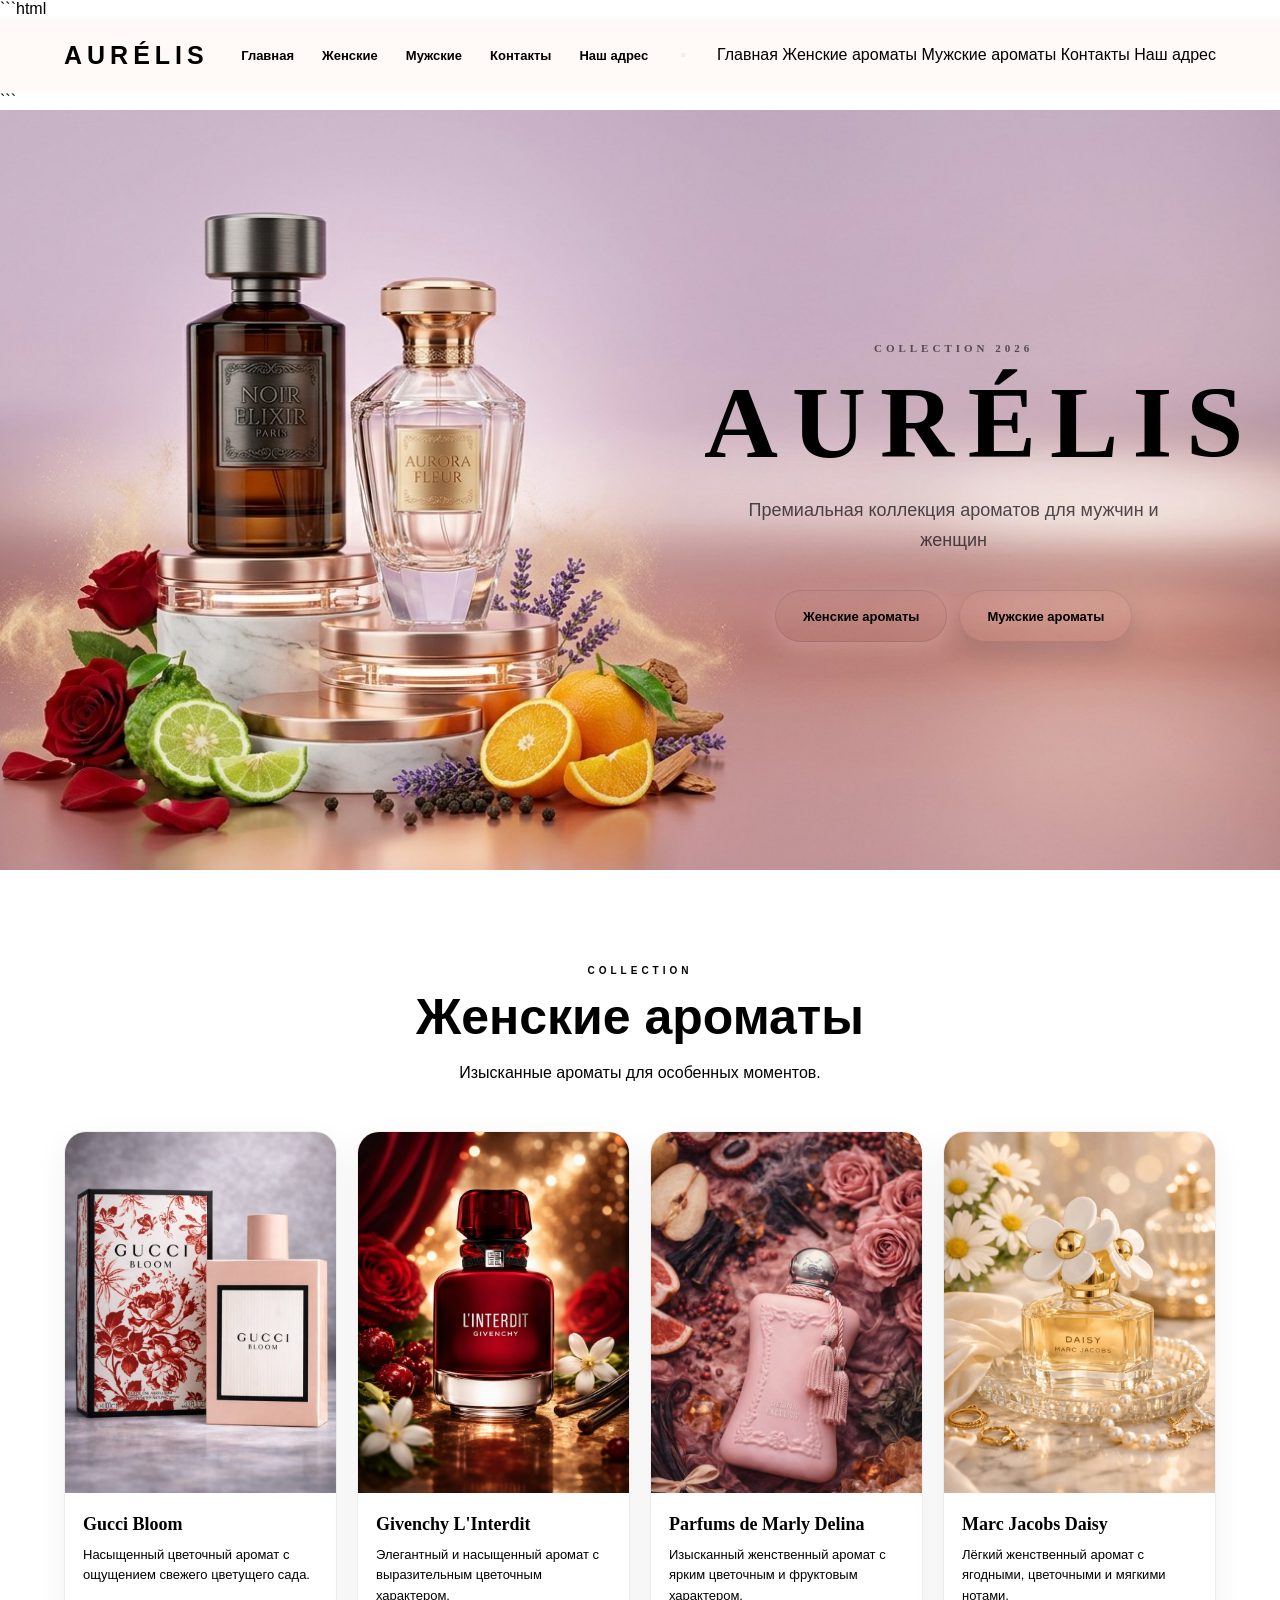
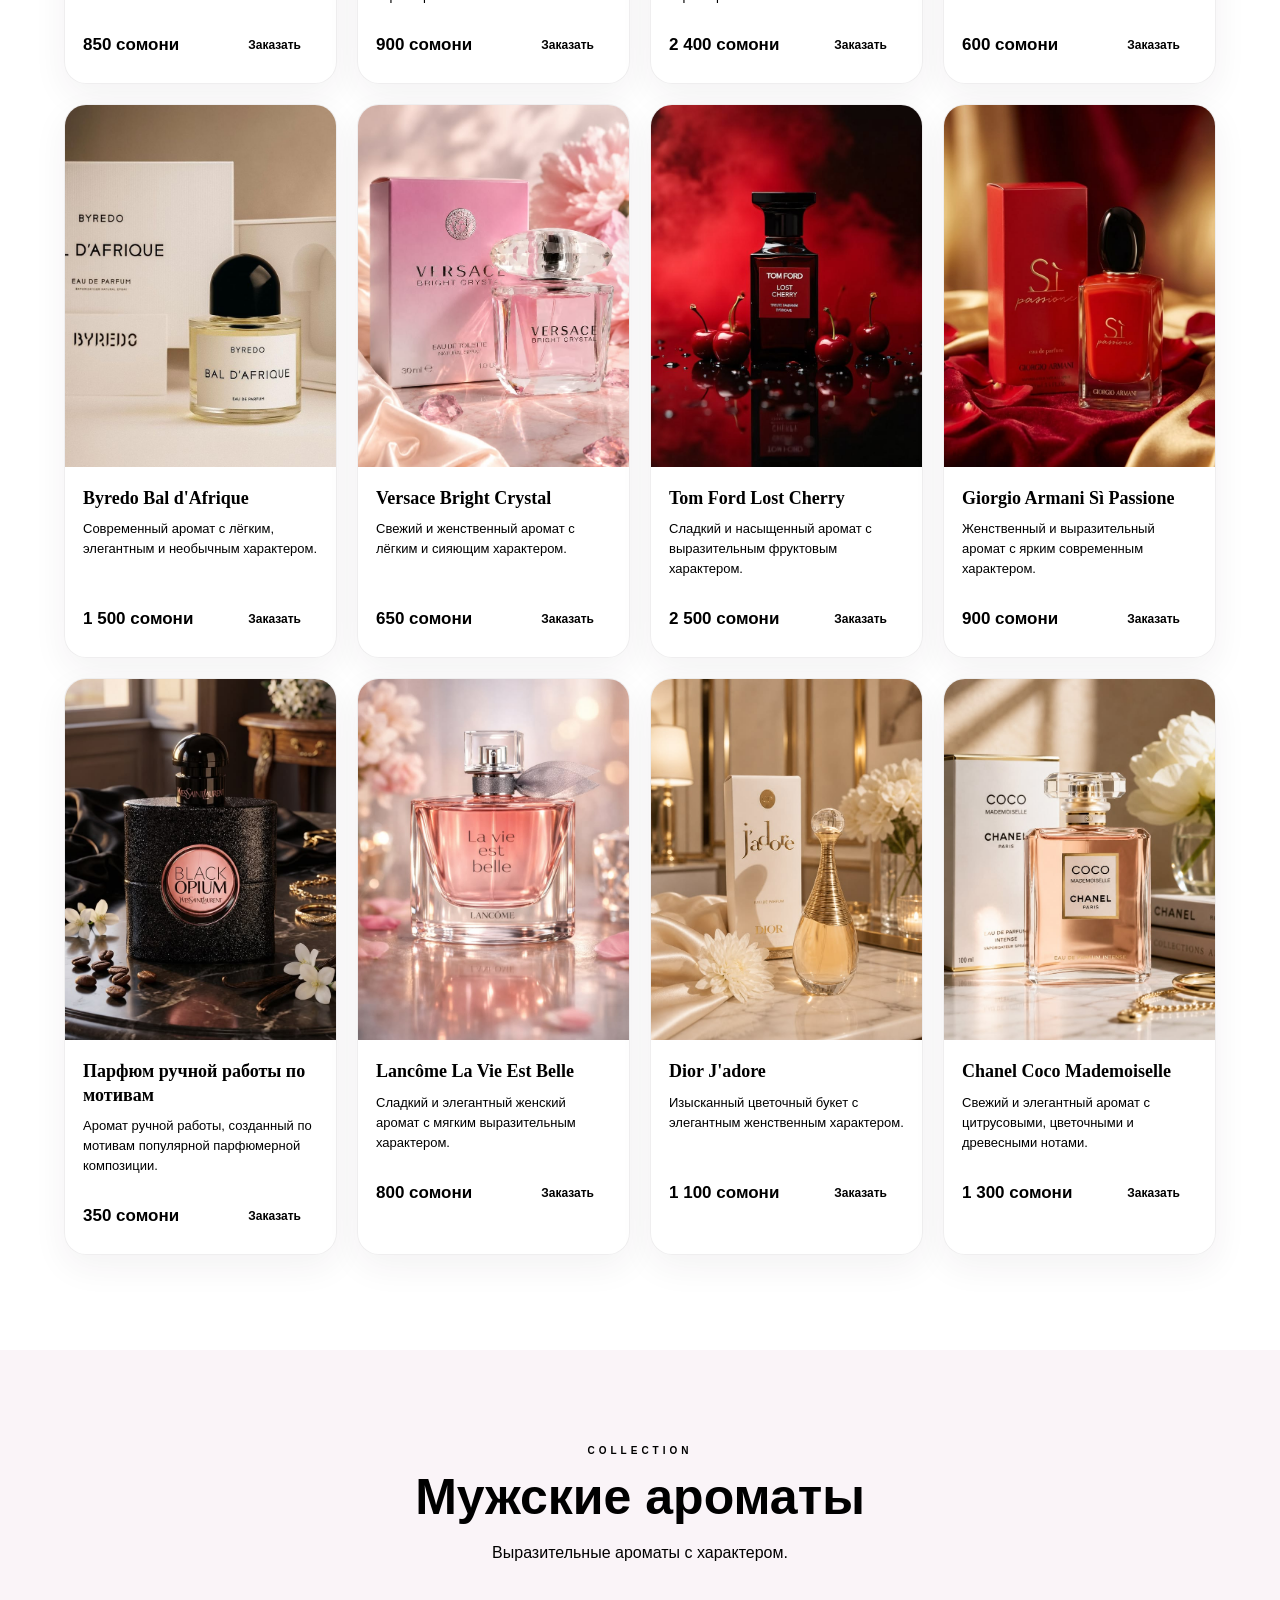
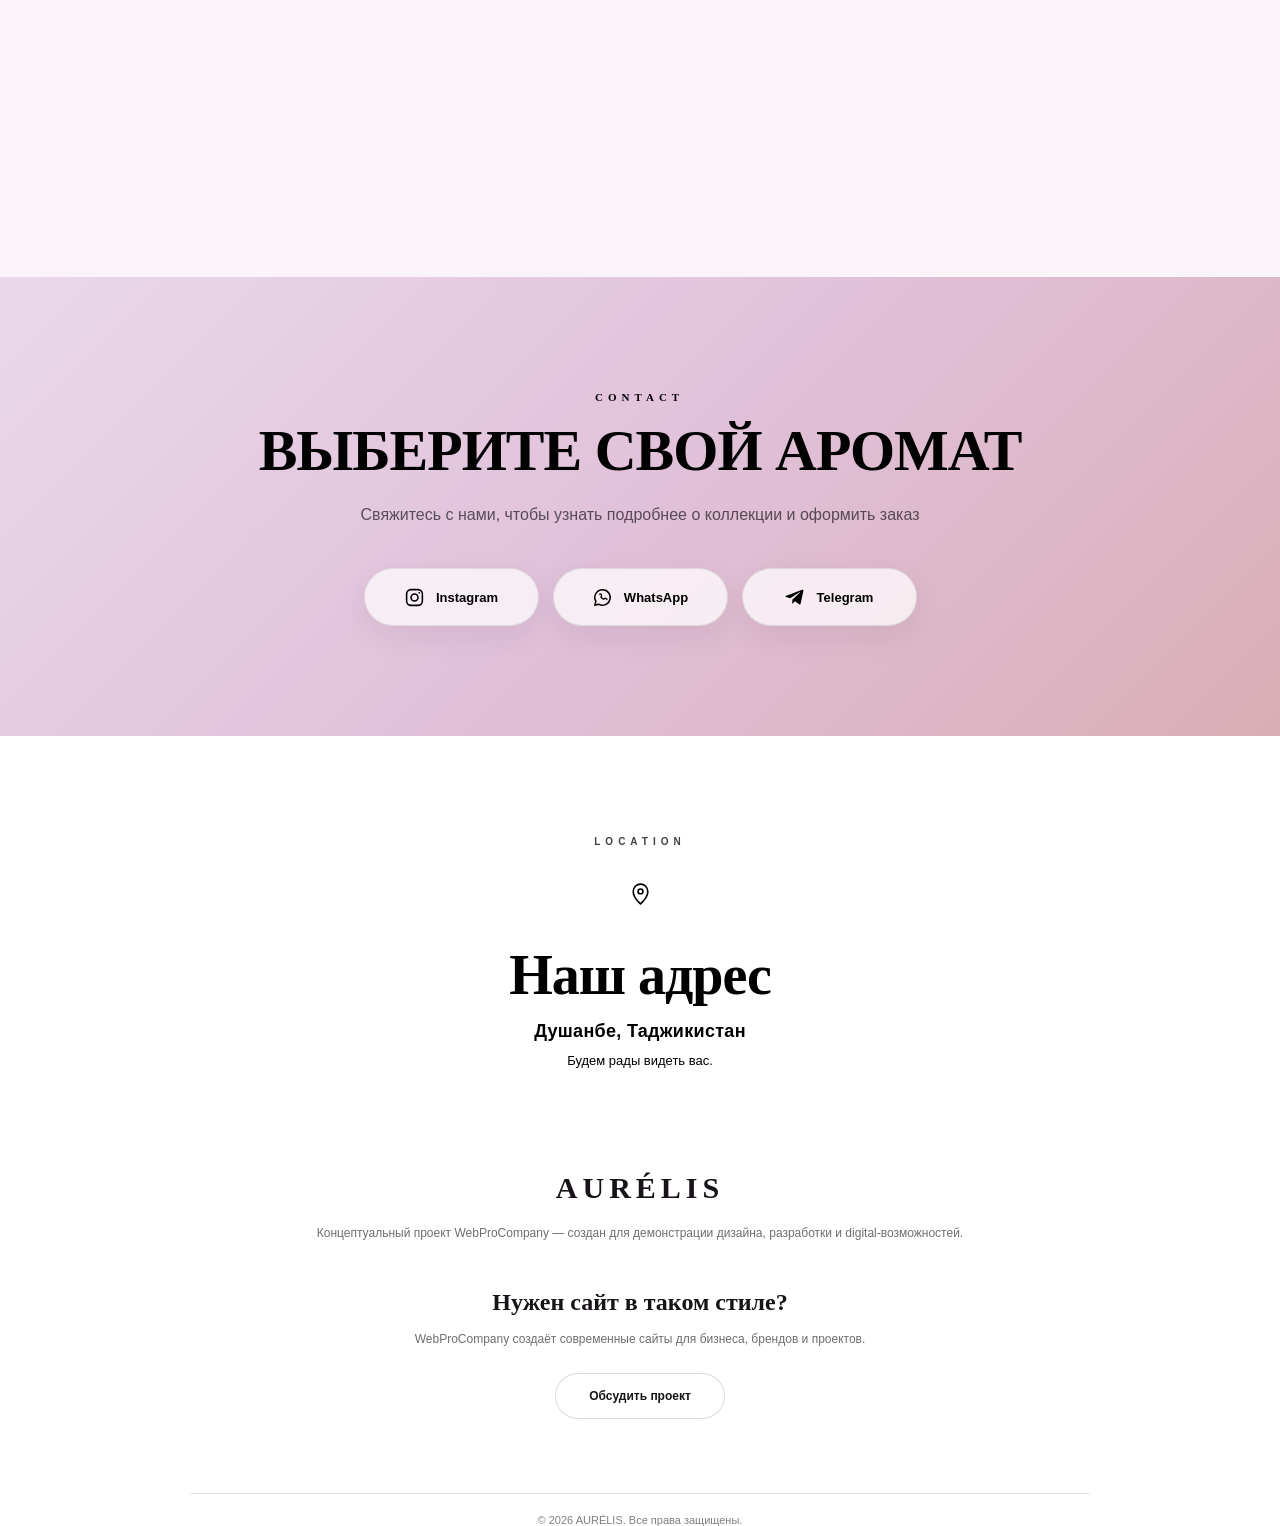
==== index.html @ c2f663fa "Update index.html" ====
<!DOCTYPE html>
<html lang="ru">
<head>
  <meta charset="UTF-8">
  <meta name="viewport" content="width=device-width, initial-scale=1.0">

  <meta
    name="description"
    content="AURÉLIS — премиальная коллекция мужских и женских ароматов."
  >

  <title>AURÉLIS — Премиальная коллекция ароматов</title>

  <link rel="stylesheet" href="./style.css">
</head>

<body>

```html
<!-- =========================
     HEADER
========================== -->

<header class="header">

  <a href="#home" class="logo">
    AURÉLIS
  </a>


  <!-- DESKTOP NAVIGATION -->

  <nav class="navigation">
    <a href="#home">Главная</a>
    <a href="#women">Женские</a>
    <a href="#men">Мужские</a>
    <a href="#contacts">Контакты</a>
    <a href="#address">Наш адрес</a>
  </nav>


  <!-- MOBILE MENU BUTTON -->

  <button
    class="mobile-menu-button"
    id="mobile-menu-button"
    type="button"
    aria-label="Открыть меню"
    aria-expanded="false"
  >
    <span></span>
    <span></span>
    <span></span>
  </button>


  <!-- MOBILE NAVIGATION -->

  <nav
    class="mobile-navigation"
    id="mobile-navigation"
  >

    <a href="#home">
      Главная
    </a>

    <a href="#women">
      Женские ароматы
    </a>

    <a href="#men">
      Мужские ароматы
    </a>

    <a href="#contacts">
      Контакты
    </a>

    <a href="#address">
      Наш адрес
    </a>

  </nav>

</header>
```

  <!-- =========================
       MAIN
  ========================== -->

  <main>

    <!-- =========================
         HERO
    ========================== -->

    <section class="hero" id="home">

      <!-- HERO IMAGE -->
      <div class="hero-image">

        <img
          src="./hero.jpg"
          alt="AURÉLIS — коллекция ароматов"
        >

      </div>


      <!-- HERO CONTENT -->
      <div class="hero-content">

        <span class="hero-label">
          COLLECTION 2026
        </span>

        <h1>
          AURÉLIS
        </h1>

        <p>
          Премиальная коллекция ароматов
          для мужчин и женщин
        </p>

        <div class="hero-actions">

          <a
            href="#women"
            class="category-button women-button"
          >
            Женские ароматы
          </a>

          <a
            href="#men"
            class="category-button men-button"
          >
            Мужские ароматы
          </a>

        </div>

      </div>

    </section>


    <!-- =========================
         WOMEN
    ========================== -->

    <section
      class="catalog women-section"
      id="women"
    >

      <div class="section-heading">

        <span>
          COLLECTION
        </span>

        <h2>
          Женские ароматы
        </h2>

        <p>
          Изысканные ароматы для особенных моментов.
        </p>

      </div>

      <div
        class="products-grid"
        id="women-products"
      ></div>

    </section>


    <!-- =========================
         MEN
    ========================== -->

    <section
      class="catalog men-section"
      id="men"
    >

      <div class="section-heading">

        <span>
          COLLECTION
        </span>

        <h2>
          Мужские ароматы
        </h2>

        <p>
          Выразительные ароматы с характером.
        </p>

      </div>

      <div
        class="products-grid"
        id="men-products"
      ></div>

    </section>


   <!-- =========================
     CONTACTS
========================== -->

<section
  class="contacts"
  id="contacts"
>

  <div class="contacts-inner">

    <span class="contacts-label">
      CONTACT
    </span>

    <h2>
      ВЫБЕРИТЕ СВОЙ АРОМАТ
    </h2>

    <p class="contacts-description">
    Свяжитесь с нами, чтобы узнать подробнее о коллекции и оформить заказ
    </p>

    <div class="contact-buttons">

      <!-- INSTAGRAM -->

      <a
        href="https://instagram.com/WebProCompany"
        target="_blank"
        rel="noopener noreferrer"
        class="contact-button instagram-button"
      >

        <svg
          class="contact-icon"
          viewBox="0 0 24 24"
          aria-hidden="true"
        >
          <rect
            x="3"
            y="3"
            width="18"
            height="18"
            rx="5"
            ry="5"
            fill="none"
            stroke="currentColor"
            stroke-width="1.8"
          />

          <circle
            cx="12"
            cy="12"
            r="4"
            fill="none"
            stroke="currentColor"
            stroke-width="1.8"
          />

          <circle
            cx="17.4"
            cy="6.6"
            r="1"
            fill="currentColor"
          />
        </svg>

        <span>Instagram</span>

      </a>


      <!-- WHATSAPP -->

      <a
        href="https://wa.me/992974008118"
        target="_blank"
        rel="noopener noreferrer"
        class="contact-button whatsapp-button"
      >

        <svg
          class="contact-icon"
          viewBox="0 0 24 24"
          aria-hidden="true"
        >
          <path
            d="M12 3.2
               a8.8 8.8 0 0 0-7.57 13.3
               L3.2 20.8
               l4.43-1.17
               A8.8 8.8 0 1 0 12 3.2Z"
            fill="none"
            stroke="currentColor"
            stroke-width="1.7"
            stroke-linejoin="round"
          />

          <path
            d="M8.7 8.2
               c.2-.4.4-.4.7-.4h.4
               c.2 0 .3.1.4.3
               l.7 1.7
               c.1.2.1.4-.1.6
               l-.5.6
               c-.2.2-.2.3 0 .6
               .7 1.1 1.6 1.8 2.8 2.3
               .3.1.4.1.6-.1
               l.7-.8
               c.2-.2.4-.2.7-.1
               l1.6.8
               c.3.1.4.3.3.6.2"
            fill="none"
            stroke="currentColor"
            stroke-width="1.5"
            stroke-linecap="round"
            stroke-linejoin="round"
          />
        </svg>

        <span>WhatsApp</span>

      </a>


      <!-- TELEGRAM -->

      <a
        href="https://t.me/"
        target="_blank"
        rel="noopener noreferrer"
        class="contact-button telegram-button"
      >

        <svg
          class="contact-icon"
          viewBox="0 0 24 24"
          aria-hidden="true"
        >
          <path
            d="M21 4.5
               17.8 19
               c-.24 1.02-.84 1.27-1.7.8
               l-4.72-3.48
               -2.28 2.2
               c-.25.25-.46.46-.94.46
               l.34-4.8
               8.75-7.9
               c.38-.34-.08-.53-.59-.19
               L5.85 12.98
               1.2 11.52
               c-1.01-.31-1.03-1.01.21-1.5
               L19.55 3.1
               c.85-.31 1.6.19 1.45 1.4Z"
            fill="currentColor"
          />
        </svg>

        <span>Telegram</span>

      </a>

    </div>

  </div>

</section>
    
<!-- =========================
     ADDRESS
========================== -->

<section
  class="address"
  id="address"
>

  <div class="address-inner">

    <span class="address-label">
      LOCATION
    </span>

    <div class="address-icon" aria-hidden="true">

      <svg
        viewBox="0 0 24 24"
        xmlns="http://www.w3.org/2000/svg"
      >
        <path
          d="M12 21s7-6.1 7-12a7 7 0 1 0-14 0c0 5.9 7 12 7 12Z"
          fill="none"
          stroke="currentColor"
          stroke-width="1.6"
        />

        <circle
          cx="12"
          cy="9"
          r="2.3"
          fill="none"
          stroke="currentColor"
          stroke-width="1.6"
        />
      </svg>

    </div>

    <h2>
      Наш адрес
    </h2>

    <p class="address-city">
      Душанбе, Таджикистан
    </p>

    <p class="address-note">
      Будем рады видеть вас.
    </p>

  </div>

</section>

  </main>
  
<!-- =========================
     FOOTER
========================== -->

<footer class="footer">

  <div class="footer-inner">

    <!-- BRAND -->

    <div class="footer-brand">

      <a
        href="#home"
        class="footer-logo"
      >
        AURÉLIS
      </a>

      <p class="footer-project">
        Концептуальный проект WebProCompany —
        создан для демонстрации дизайна,
        разработки и digital-возможностей.
      </p>

    </div>


    <!-- CTA -->

    <div class="footer-cta">

      <h3>
        Нужен сайт в таком стиле?
      </h3>

      <p>
        WebProCompany создаёт современные сайты
        для бизнеса, брендов и проектов.
      </p>

      <button
        type="button"
        class="footer-cta-button"
        id="footer-contact-toggle"
      >
        Обсудить проект
      </button>


      <!-- SOCIAL BUTTONS -->

      <div
        class="footer-social"
        id="footer-social"
      >

        <!-- TELEGRAM -->

        <a
          href="https://t.me/"
          target="_blank"
          rel="noopener noreferrer"
          class="footer-social-link"
          aria-label="Telegram"
        >
          <svg
            viewBox="0 0 24 24"
            aria-hidden="true"
          >
            <path
              d="M21 4.5
                 17.8 19
                 c-.24 1.02-.84 1.27-1.7.8
                 l-4.72-3.48
                 -2.28 2.2
                 c-.25.25-.46.46-.94.46
                 l.34-4.8
                 8.75-7.9
                 c.38-.34-.08-.53-.59-.19
                 L5.85 12.98
                 1.2 11.52
                 c-1.01-.31-1.03-1.01.21-1.5
                 L19.55 3.1
                 c.85-.31 1.6.19 1.45 1.4Z"
              fill="currentColor"
            />
          </svg>
        </a>


        <!-- INSTAGRAM -->

        <a
          href="https://instagram.com/WebProCompany"
          target="_blank"
          rel="noopener noreferrer"
          class="footer-social-link"
          aria-label="Instagram"
        >
          <svg
            viewBox="0 0 24 24"
            aria-hidden="true"
          >
            <rect
              x="3"
              y="3"
              width="18"
              height="18"
              rx="5"
              ry="5"
              fill="none"
              stroke="currentColor"
              stroke-width="1.8"
            />

            <circle
              cx="12"
              cy="12"
              r="4"
              fill="none"
              stroke="currentColor"
              stroke-width="1.8"
            />

            <circle
              cx="17.4"
              cy="6.6"
              r="1"
              fill="currentColor"
            />
          </svg>
        </a>


        <!-- WHATSAPP -->

        <a
          href="https://wa.me/992974008118"
          target="_blank"
          rel="noopener noreferrer"
          class="footer-social-link"
          aria-label="WhatsApp"
        >
          <svg
            viewBox="0 0 24 24"
            aria-hidden="true"
          >
            <path
              d="M12 3.2
                 a8.8 8.8 0 0 0-7.57 13.3
                 L3.2 20.8
                 l4.43-1.17
                 A8.8 8.8 0 1 0 12 3.2Z"
              fill="none"
              stroke="currentColor"
              stroke-width="1.7"
              stroke-linejoin="round"
            />

            <path
              d="M8.7 8.2
                 c.2-.4.4-.4.7-.4h.4
                 c.2 0 .3.1.4.3
                 l.7 1.7
                 c.1.2.1.4-.1.6
                 l-.5.6
                 c-.2.2-.2.3 0 .6
                 .7 1.1 1.6 1.8 2.8 2.3
                 .3.1.4.1.6-.1
                 l.7-.8
                 c.2-.2.4-.2.7-.1
                 l1.6.8
                 c.3.1.4.3.3.6.2"
              fill="none"
              stroke="currentColor"
              stroke-width="1.5"
              stroke-linecap="round"
              stroke-linejoin="round"
            />
          </svg>
        </a>

      </div>

    </div>

  </div>


  <!-- COPYRIGHT -->

  <div class="footer-bottom">

    <p>
      © 2026 AURÉLIS. Все права защищены.
    </p>

  </div>

</footer>
    
  <!-- =========================
       JAVASCRIPT
  ========================== -->

  <script src="./script.js"></script>

</body>
</html>
---- style.css ----
```css
/* ==================================================
   AURÉLIS
   PREMIUM PERFUME WEBSITE
================================================== */

/* ==================================================
   VARIABLES
================================================== */

:root {
  --lilac: #e8d5e8;
  --lilac-dark: #c9a8c7;

  --rose: #b87582;
  --rose-light: #d9aeb6;

  --cream: #fffaf7;
  --white: #ffffff;
  --black: #171318;

  --text: #312a31;
  --muted: #766d76;

  --border: rgba(49, 42, 49, 0.12);

  /* HERO BUTTON COLORS */
  --women-button: #f2c4ce;
  --men-button: #4f4654;

  --shadow:
    0 25px 70px rgba(44, 27, 44, 0.15);
}


/* ==================================================
   RESET
================================================== */

* {
  margin: 0;
  padding: 0;
  box-sizing: border-box;
}

html {
  scroll-behavior: smooth;
}

body {
  font-family:
    Arial,
    Helvetica,
    sans-serif;

  color: var(--text);
  background: var(--cream);

  overflow-x: hidden;
}

img {
  max-width: 100%;
}

a {
  color: inherit;
  text-decoration: none;
}


/* ==================================================
   HEADER
================================================== */

.header {
  position: sticky;
  top: 0;
  z-index: 1000;

  min-height: 74px;

  padding: 0 5%;

  display: flex;
  align-items: center;
  justify-content: space-between;

  background:
    rgba(255, 250, 247, 0.90);

  backdrop-filter: blur(20px);

  border-bottom:
    1px solid var(--border);
}

.logo {
  font-size: 25px;
  font-weight: 700;
  letter-spacing: 5px;
}

.navigation {
  display: flex;
  align-items: center;
  gap: 28px;
}

.navigation a {
  position: relative;

  font-size: 13px;
  font-weight: 600;

  transition:
    color 0.25s ease;
}

.navigation a::after {
  content: "";

  position: absolute;

  left: 0;
  bottom: -7px;

  width: 0;
  height: 1px;

  background:
    var(--rose);

  transition:
    width 0.25s ease;
}

.navigation a:hover {
  color:
    var(--rose);
}

.navigation a:hover::after {
  width: 100%;
}


/* ==================================================
   HERO
================================================== */

.hero {
  position: relative;

  min-height: 760px;

  overflow: hidden;

  display: flex;
  align-items: center;

  background:
    #ead8ea;
}


/* ==================================================
   HERO IMAGE
   FULL HERO BACKGROUND
================================================== */

.hero-image {
  position: absolute;

  inset: 0;

  width: 100%;
  height: 100%;

  z-index: 1;

  display: block;

  visibility: visible;
  opacity: 0;

  animation:
    heroImageReveal 1.4s ease forwards;
}

.hero-image img {
  display: block;

  width: 100%;
  height: 100%;

  max-width: none;

  object-fit: cover;
  object-position: center center;

  visibility: visible;
  opacity: 1;

  filter:
    drop-shadow(
      0 25px 35px
      rgba(30, 20, 30, 0.25)
    );
}


/* ==================================================
   HERO IMAGE ANIMATION
================================================== */

@keyframes heroImageReveal {
  from {
    opacity: 0;
    transform: scale(1.035);
  }

  to {
    opacity: 1;
    transform: scale(1);
  }
}


/* ==================================================
   HERO CONTENT
================================================== */

.hero-content {
  position: relative;

  z-index: 10;

  width: 43%;

  margin-left: 55%;

  padding-right: 4%;

  text-align: center;

  opacity: 0;
  transform: translateY(28px);

  animation:
    heroContentReveal 1s ease forwards;

  animation-delay:
    0.35s;
}


/* ==================================================
   HERO CONTENT ANIMATION
================================================== */

@keyframes heroContentReveal {
  from {
    opacity: 0;
    transform: translateY(28px);
  }

  to {
    opacity: 1;
    transform: translateY(0);
  }
}


/* ==================================================
   HERO LABEL
================================================== */

.hero-label {
  display: inline-block;

  margin-bottom: 18px;

  font-family:
    Georgia,
    "Times New Roman",
    serif;

  font-size: 11px;
  font-weight: 600;

  letter-spacing: 4px;

  color:
    rgba(23, 19, 24, 0.65);

  opacity: 0;

  animation:
    heroElementReveal 0.8s ease forwards;

  animation-delay:
    0.55s;
}


/* ==================================================
   HERO TITLE
================================================== */

.hero-content h1 {
  margin-bottom: 22px;

  font-family:
    Georgia,
    "Times New Roman",
    serif;

  font-size:
    clamp(55px, 8vw, 105px);

  font-weight: 600;

  line-height: 1;

  letter-spacing: 14px;

  opacity: 0;

  animation:
    heroElementReveal 0.9s ease forwards;

  animation-delay:
    0.7s;
}


/* ==================================================
   HERO DESCRIPTION
================================================== */

.hero-content p {
  max-width: 450px;

  margin:
    0 auto 35px;

  font-family:
    Arial,
    Helvetica,
    sans-serif;

  font-size: 18px;

  line-height: 1.65;

  color:
    rgba(23, 19, 24, 0.75);

  opacity: 0;

  animation:
    heroElementReveal 0.8s ease forwards;

  animation-delay:
    0.85s;
}


/* ==================================================
   HERO ELEMENT ANIMATION
================================================== */

@keyframes heroElementReveal {
  from {
    opacity: 0;
    transform: translateY(20px);
  }

  to {
    opacity: 1;
    transform: translateY(0);
  }
}


/* ==================================================
   HERO BUTTONS
================================================== */

.hero-actions {
  display: flex;

  justify-content: center;

  gap: 12px;

  flex-wrap: wrap;

  opacity: 0;
  transform: translateY(18px);

  animation:
    heroButtonsReveal 0.8s ease forwards;

  animation-delay:
    1s;
}


/* ==================================================
   HERO BUTTON ANIMATION
================================================== */

@keyframes heroButtonsReveal {
  from {
    opacity: 0;
    transform: translateY(18px);
  }

  to {
    opacity: 1;
    transform: translateY(0);
  }
}

.category-button {
  position: relative;

  min-height: 52px;

  padding:
    0 27px;

  display: inline-flex;

  align-items: center;
  justify-content: center;

  border:
    1px solid
    rgba(23, 19, 24, 0.10);

  border-radius: 50px;

  cursor: pointer;

  font-size: 13px;
  font-weight: 700;

  overflow: hidden;

  transition:
    transform 0.35s ease,
    box-shadow 0.35s ease,
    background 0.35s ease,
    color 0.35s ease;
}


/* ==================================================
   BUTTON LIGHT SHINE
================================================== */

.category-button::before {
  content: "";

  position: absolute;

  top: 0;
  left: -120%;

  width: 80%;
  height: 100%;

  background:
    linear-gradient(
      90deg,
      transparent,
      rgba(255, 255, 255, 0.45),
      transparent
    );

  transform:
    skewX(-20deg);

  transition:
    left 0.65s ease;
}

.category-button:hover::before {
  left: 140%;
}


/* ==================================================
   WOMEN BUTTON
================================================== */

.women-button {
  background:
    var(--women-button);

  color:
    var(--black);

  box-shadow:
    0 10px 25px
    rgba(242, 196, 206, 0.28);
}

.women-button:hover {
  background:
    #f6d2da;

  transform:
    translateY(-5px)
    scale(1.02);

  box-shadow:
    0 18px 38px
    rgba(180, 117, 130, 0.25);
}


/* ==================================================
   MEN BUTTON
================================================== */

.men-button {
  background:
    var(--men-button);

  color:
    var(--white);

  box-shadow:
    0 10px 25px
    rgba(79, 70, 84, 0.22);
}

.men-button:hover {
  background:
    #625665;

  transform:
    translateY(-5px)
    scale(1.02);

  box-shadow:
    0 18px 38px
    rgba(30, 20, 30, 0.28);
}


/* ==================================================
   BUTTON ACTIVE
================================================== */

.category-button:active {
  transform:
    translateY(-1px)
    scale(0.98);
}


/* ==================================================
   CATALOG
================================================== */

.catalog {
  padding:
    95px 5%;
}

.women-section {
  background:
    var(--cream);
}

.men-section {
  background:
    #faf4f8;
}


/* ==================================================
   SECTION HEADING
================================================== */

.section-heading {
  max-width: 650px;

  margin:
    0 auto 45px;

  text-align: center;
}

.section-heading > span {
  display: block;

  margin-bottom: 12px;

  font-size: 10px;
  font-weight: 700;

  letter-spacing: 4px;

  color:
    var(--rose);
}

.section-heading h2 {
  margin-bottom: 14px;

  font-size:
    clamp(32px, 5vw, 50px);
}

.section-heading p {
  color:
    var(--muted);

  line-height: 1.6;
}


/* ==================================================
   PRODUCTS GRID
================================================== */

.products-grid {
  width:
    min(1400px, 100%);

  margin:
    0 auto;

  display: grid;

  grid-template-columns:
    repeat(4, 1fr);

  gap: 20px;
}


/* ==================================================
   PRODUCT CARD — PREMIUM
================================================== */

.product-card {
  position: relative;

  overflow: hidden;

  background:
    rgba(255, 255, 255, 0.92);

  border:
    1px solid
    rgba(49, 42, 49, 0.08);

  border-radius: 22px;

  box-shadow:
    0 12px 35px
    rgba(50, 30, 50, 0.06);

  transition:
    transform 0.45s ease,
    box-shadow 0.45s ease,
    border-color 0.45s ease;
}

.product-card:hover {
  transform:
    translateY(-10px);

  box-shadow:
    0 25px 55px
    rgba(50, 30, 50, 0.14);

  border-color:
    rgba(184, 117, 130, 0.22);
}


/* ==================================================
   PRODUCT IMAGE
================================================== */

.product-image {
  position: relative;

  width: 100%;

  aspect-ratio:
    3 / 4;

  overflow: hidden;

  background:
    linear-gradient(
      145deg,
      #f8f0f6,
      #f1e4ed
    );
}

.product-image::after {
  content: "";

  position: absolute;

  inset: 0;

  background:
    linear-gradient(
      180deg,
      transparent 65%,
      rgba(30, 20, 30, 0.08)
    );

  opacity: 0;

  pointer-events: none;

  transition:
    opacity 0.45s ease;
}

.product-card:hover .product-image::after {
  opacity: 1;
}

.product-image img {
  display: block;

  width: 100%;
  height: 100%;

  object-fit: cover;

  transition:
    transform 0.7s cubic-bezier(0.22, 1, 0.36, 1);
}

.product-card:hover .product-image img {
  transform:
    scale(1.07);
}


/* ==================================================
   PRODUCT INFO
================================================== */

.product-info {
  padding:
    20px 18px 18px;
}

.product-name {
  margin-bottom: 9px;

  font-family:
    Georgia,
    "Times New Roman",
    serif;

  font-size: 18px;

  font-weight: 600;

  line-height: 1.3;

  color:
    var(--black);
}

.product-description {
  min-height: 62px;

  margin-bottom: 18px;

  color:
    var(--muted);

  font-size: 13px;

  line-height: 1.55;
}


/* ==================================================
   PRODUCT BOTTOM
================================================== */

.product-bottom {
  display: flex;

  align-items: center;

  justify-content: space-between;

  gap: 12px;
}

.product-price {
  color:
    var(--rose);

  font-size: 17px;

  font-weight: 700;

  white-space: nowrap;
}


/* ==================================================
   ORDER BUTTON
================================================== */

.order-btn {
  position: relative;

  overflow: hidden;

  border: none;

  min-height: 40px;

  padding:
    0 17px;

  border-radius: 30px;

  background:
    var(--black);

  color:
    var(--white);

  cursor: pointer;

  font-size: 12px;

  font-weight: 700;

  transition:
    transform 0.3s ease,
    background 0.3s ease,
    box-shadow 0.3s ease;
}

.order-btn::before {
  content: "";

  position: absolute;

  top: 0;
  left: -120%;

  width: 80%;
  height: 100%;

  background:
    linear-gradient(
      90deg,
      transparent,
      rgba(255, 255, 255, 0.25),
      transparent
    );

  transform:
    skewX(-20deg);

  transition:
    left 0.6s ease;
}

.order-btn:hover::before {
  left: 140%;
}

.order-btn:hover {
  background:
    var(--rose);

  transform:
    translateY(-3px);

  box-shadow:
    0 10px 22px
    rgba(184, 117, 130, 0.25);
}

.order-btn:active {
  transform:
    translateY(-1px)
    scale(0.97);
}


/* ==================================================
   MOBILE PRODUCT CARD
================================================== */

@media (max-width: 700px) {

  .product-card {
    border-radius: 15px;
  }

  .product-info {
    padding:
      12px 10px 11px;
  }

  .product-name {
    font-size: 13px;
  }

  .product-description {
    font-size: 10px;
    line-height: 1.4;
    margin-bottom: 11px;
  }

  .product-price {
    font-size: 13px;
  }

  .order-btn {
    min-height: 34px;

    padding:
      0 12px;

    font-size: 10px;
  }
}

/* ==================================================
   CONTACTS — PREMIUM
================================================== */

.contacts {
  position: relative;

  overflow: hidden;

  padding:
    110px 5%;

  text-align: center;

  background:
    linear-gradient(
      135deg,
      #ead8ea 0%,
      #e1c1d9 50%,
      #d9aeb6 100%
    );
}

.contacts-inner {
  max-width: 850px;

  margin:
    0 auto;

  opacity: 0;

  transform:
    translateY(45px);
}

.contacts.contact-visible .contacts-inner {
  animation:
    contactsReveal
    1s
    cubic-bezier(0.22, 1, 0.36, 1)
    forwards;
}

@keyframes contactsReveal {

  from {
    opacity: 0;
    transform:
      translateY(45px);
  }

  to {
    opacity: 1;
    transform:
      translateY(0);
  }
}

.contacts-label {
  display: inline-block;

  margin-bottom: 16px;

  font-family:
    Georgia,
    "Times New Roman",
    serif;

  font-size: 11px;

  font-weight: 600;

  letter-spacing: 5px;

  color:
    var(--rose);

  opacity: 0;

  transform:
    translateY(15px);
}

.contacts.contact-visible .contacts-label {
  animation:
    contactsElementReveal
    0.8s
    ease
    0.15s
    forwards;
}

.contacts h2 {
  margin-bottom: 18px;

  font-family:
    Georgia,
    "Times New Roman",
    serif;

  font-size:
    clamp(36px, 5vw, 58px);

  font-weight: 600;

  line-height: 1.1;

  letter-spacing: -1px;

  color:
    var(--black);

  opacity: 0;

  transform:
    translateY(20px);
}

.contacts.contact-visible h2 {
  animation:
    contactsElementReveal
    0.9s
    ease
    0.3s
    forwards;
}

.contacts-description {
  max-width: 560px;

  margin:
    0 auto 40px;

  font-size: 16px;

  line-height: 1.7;

  color:
    rgba(23, 19, 24, 0.68);

  opacity: 0;

  transform:
    translateY(20px);
}

.contacts.contact-visible .contacts-description {
  animation:
    contactsElementReveal
    0.9s
    ease
    0.45s
    forwards;
}

.contact-buttons {
  display: flex;

  justify-content: center;
  align-items: center;

  flex-wrap: wrap;

  gap: 14px;

  opacity: 0;

  transform:
    translateY(20px);
}

.contacts.contact-visible .contact-buttons {
  animation:
    contactsElementReveal
    0.9s
    ease
    0.6s
    forwards;
}

.contact-button {
  position: relative;

  min-width: 175px;
  min-height: 58px;

  padding:
    0 25px;

  display: inline-flex;

  align-items: center;
  justify-content: center;

  gap: 11px;

  border:
    1px solid
    rgba(23, 19, 24, 0.10);

  border-radius: 50px;

  background:
    rgba(255, 255, 255, 0.72);

  color:
    var(--black);

  backdrop-filter:
    blur(12px);

  box-shadow:
    0 10px 30px
    rgba(50, 30, 50, 0.08);

  font-size: 13px;
  font-weight: 700;

  overflow: hidden;

  transition:
    transform 0.4s ease,
    box-shadow 0.4s ease,
    background 0.4s ease;
}

.contact-icon {
  width: 21px;
  height: 21px;

  flex-shrink: 0;

  transition:
    transform 0.4s ease;
}

.contact-button:hover {
  transform:
    translateY(-6px);

  background:
    rgba(255, 255, 255, 0.95);

  box-shadow:
    0 18px 40px
    rgba(50, 30, 50, 0.15);
}

.contact-button:hover .contact-icon {
  transform:
    scale(1.12)
    rotate(-4deg);
}

.contact-button::before {
  content: "";

  position: absolute;

  top: 0;
  left: -120%;

  width: 80%;
  height: 100%;

  background:
    linear-gradient(
      90deg,
      transparent,
      rgba(255, 255, 255, 0.55),
      transparent
    );

  transform:
    skewX(-20deg);

  transition:
    left 0.7s ease;
}

.contact-button:hover::before {
  left: 140%;
}

@keyframes contactsElementReveal {

  from {
    opacity: 0;
    transform:
      translateY(20px);
  }

  to {
    opacity: 1;
    transform:
      translateY(0);
  }
}


/* ==================================================
   CONTACTS — MOBILE
================================================== */

@media (max-width: 700px) {

  .contacts {
    padding:
      75px 20px;
  }

  .contacts h2 {
    font-size: 34px;

    line-height: 1.15;
  }

  .contacts-description {
    font-size: 14px;

    line-height: 1.6;

    margin-bottom: 30px;
  }

  .contact-buttons {
    flex-direction: column;

    width: 100%;

    gap: 10px;
  }

  .contact-button {
    width:
      min(320px, 100%);

    min-height: 54px;
  }
}


/* ==================================================
   REDUCED MOTION
================================================== */

@media (prefers-reduced-motion: reduce) {

  .contacts-inner,
  .contacts-label,
  .contacts h2,
  .contacts-description,
  .contact-buttons {
    opacity: 1;

    transform: none;

    animation: none;
  }

  .contact-button {
    transition: none;
  }
}

/* ==================================================
   ADDRESS — PREMIUM
================================================== */

.address {
  position: relative;

  overflow: hidden;

  padding:
    100px 20px;

  text-align: center;

  background:
    var(--rose);

  color:
    var(--white);
}


/* ==================================================
   ADDRESS INNER
================================================== */

.address-inner {
  max-width: 650px;

  margin:
    0 auto;

  opacity: 0;

  transform:
    translateY(40px);
}

.address.address-visible .address-inner {
  animation:
    addressReveal
    1s
    cubic-bezier(0.22, 1, 0.36, 1)
    forwards;
}


/* ==================================================
   ADDRESS ANIMATION
================================================== */

@keyframes addressReveal {

  from {
    opacity: 0;

    transform:
      translateY(40px);
  }

  to {
    opacity: 1;

    transform:
      translateY(0);
  }
}


/* ==================================================
   ADDRESS LABEL
================================================== */

.address-label {
  display: block;

  margin-bottom: 18px;

  font-size: 10px;

  font-weight: 700;

  letter-spacing: 5px;

  opacity: 0.75;
}


/* ==================================================
   ADDRESS ICON
================================================== */

.address-icon {
  width: 58px;
  height: 58px;

  margin:
    0 auto 22px;

  display: flex;

  align-items: center;
  justify-content: center;

  border:
    1px solid
    rgba(255, 255, 255, 0.30);

  border-radius: 50%;

  background:
    rgba(255, 255, 255, 0.10);

  backdrop-filter:
    blur(10px);

  opacity: 0;

  transform:
    scale(0.85);

  transition:
    transform 0.4s ease,
    background 0.4s ease;
}

.address.address-visible .address-icon {
  animation:
    addressIconReveal
    0.8s
    ease
    0.15s
    forwards;
}

.address-icon svg {
  width: 25px;
  height: 25px;
}

.address-icon:hover {
  background:
    rgba(255, 255, 255, 0.18);

  transform:
    scale(1.05);
}


/* ==================================================
   ADDRESS ICON ANIMATION
================================================== */

@keyframes addressIconReveal {

  from {
    opacity: 0;

    transform:
      scale(0.85);
  }

  to {
    opacity: 1;

    transform:
      scale(1);
  }
}


/* ==================================================
   ADDRESS TITLE
================================================== */

.address h2 {
  margin-bottom: 14px;

  font-family:
    Georgia,
    "Times New Roman",
    serif;

  font-size:
    clamp(38px, 5vw, 56px);

  font-weight: 600;

  line-height: 1.1;

  letter-spacing: -1px;

  opacity: 0;

  transform:
    translateY(20px);
}

.address.address-visible h2 {
  animation:
    addressTextReveal
    0.9s
    ease
    0.3s
    forwards;
}


/* ==================================================
   ADDRESS CITY
================================================== */

.address-city {
  margin-bottom: 9px;

  font-size: 18px;

  font-weight: 600;

  letter-spacing: 0.3px;

  opacity: 0;

  transform:
    translateY(20px);
}

.address.address-visible .address-city {
  animation:
    addressTextReveal
    0.9s
    ease
    0.45s
    forwards;
}


/* ==================================================
   ADDRESS NOTE
================================================== */

.address-note {
  font-size: 13px;

  line-height: 1.6;

  opacity: 0;

  transform:
    translateY(20px);
}

.address.address-visible .address-note {
  animation:
    addressTextReveal
    0.9s
    ease
    0.6s
    forwards;
}


/* ==================================================
   ADDRESS TEXT ANIMATION
================================================== */

@keyframes addressTextReveal {

  from {
    opacity: 0;

    transform:
      translateY(20px);
  }

  to {
    opacity: 1;

    transform:
      translateY(0);
  }
}


/* ==================================================
   ADDRESS — MOBILE
================================================== */

@media (max-width: 700px) {

  .address {
    padding:
      75px 20px;
  }

  .address-icon {
    width: 52px;
    height: 52px;

    margin-bottom: 18px;
  }

  .address-icon svg {
    width: 23px;
    height: 23px;
  }

  .address h2 {
    font-size: 34px;
  }

  .address-city {
    font-size: 16px;
  }

  .address-note {
    font-size: 12px;
  }
}


/* ==================================================
   REDUCED MOTION
================================================== */

@media (prefers-reduced-motion: reduce) {

  .address-inner,
  .address-icon,
  .address h2,
  .address-city,
  .address-note {
    opacity: 1;

    transform: none;

    animation: none;
  }
}

```css

/* ==================================================
   FOOTER — PREMIUM
================================================== */

.footer {
  position: relative;

  overflow: hidden;

  padding:
    90px 5% 25px;

  background:
    #F2C4CE;

  color:
    #312a31;

  text-align: center;
}


/* ==================================================
   FOOTER INNER
================================================== */

.footer-inner {
  width:
    min(900px, 100%);

  margin:
    0 auto;

  display: flex;

  flex-direction: column;

  align-items: center;

  gap: 42px;
}


/* ==================================================
   FOOTER BRAND
================================================== */

.footer-brand {
  width: 100%;

  max-width: 700px;

  text-align: center;
}

.footer-logo {
  display: inline-block;

  margin-bottom: 18px;

  color:
    #171318;

  font-family:
    Georgia,
    "Times New Roman",
    serif;

  font-size:
    30px;

  font-weight:
    600;

  letter-spacing:
    5px;

  transition:
    opacity 0.3s ease,
    transform 0.3s ease;
}

.footer-logo:hover {
  opacity: 0.72;

  transform:
    translateY(-2px);
}

.footer-project {
  max-width: 650px;

  margin:
    0 auto;

  font-size:
    12px;

  line-height:
    1.8;

  color:
    rgba(23, 19, 24, 0.62);
}


/* ==================================================
   FOOTER CTA
================================================== */

.footer-cta {
  width: 100%;

  max-width: 650px;

  text-align: center;
}

.footer-cta h3 {
  margin-bottom: 12px;

  color:
    #171318;

  font-family:
    Georgia,
    "Times New Roman",
    serif;

  font-size:
    24px;

  font-weight:
    600;

  line-height:
    1.25;
}

.footer-cta p {
  max-width: 540px;

  margin:
    0 auto 22px;

  font-size:
    12px;

  line-height:
    1.8;

  color:
    rgba(23, 19, 24, 0.62);
}


/* ==================================================
   CTA BUTTON
================================================== */

.footer-cta-button {
  position: relative;

  min-width:
    170px;

  min-height:
    46px;

  padding:
    0 24px;

  display: inline-flex;

  align-items: center;

  justify-content: center;

  border:
    1px solid
    rgba(23, 19, 24, 0.16);

  border-radius:
    50px;

  background:
    rgba(255, 255, 255, 0.32);

  color:
    #171318;

  cursor:
    pointer;

  font-size:
    12px;

  font-weight:
    700;

  overflow:
    hidden;

  transition:
    transform 0.35s ease,
    background 0.35s ease,
    box-shadow 0.35s ease;
}

.footer-cta-button::before {
  content:
    "";

  position:
    absolute;

  top:
    0;

  left:
    -120%;

  width:
    80%;

  height:
    100%;

  background:
    linear-gradient(
      90deg,
      transparent,
      rgba(255, 255, 255, 0.65),
      transparent
    );

  transform:
    skewX(-20deg);

  transition:
    left 0.6s ease;
}

.footer-cta-button:hover::before {
  left:
    140%;
}

.footer-cta-button:hover {
  transform:
    translateY(-4px);

  background:
    rgba(255, 255, 255, 0.58);

  box-shadow:
    0 12px 30px
    rgba(50, 30, 50, 0.12);
}


/* ==================================================
   SOCIAL BUTTONS
================================================== */

.footer-social {
  display: flex;

  align-items: center;

  justify-content: center;

  gap:
    10px;

  margin-top:
    14px;

  max-height:
    0;

  opacity:
    0;

  overflow:
    hidden;

  transform:
    translateY(-10px);

  transition:
    max-height 0.45s ease,
    opacity 0.35s ease,
    transform 0.45s ease;
}

.footer-social.show {
  max-height:
    60px;

  opacity:
    1;

  transform:
    translateY(0);
}

.footer-social-link {
  width:
    42px;

  height:
    42px;

  display:
    flex;

  align-items:
    center;

  justify-content:
    center;

  border:
    1px solid
    rgba(23, 19, 24, 0.14);

  border-radius:
    50%;

  background:
    rgba(255, 255, 255, 0.30);

  color:
    rgba(23, 19, 24, 0.72);

  transition:
    transform 0.3s ease,
    background 0.3s ease,
    box-shadow 0.3s ease;
}

.footer-social-link svg {
  width:
    18px;

  height:
    18px;
}

.footer-social-link:hover {
  transform:
    translateY(-4px);

  background:
    rgba(255, 255, 255, 0.58);

  box-shadow:
    0 10px 20px
    rgba(50, 30, 50, 0.12);
}


/* ==================================================
   FOOTER BOTTOM
================================================== */

.footer-bottom {
  width:
    min(900px, 100%);

  margin:
    60px auto 0;

  padding-top:
    20px;

  border-top:
    1px solid
    rgba(23, 19, 24, 0.12);

  text-align:
    center;

  font-size:
    11px;

  color:
    rgba(23, 19, 24, 0.55);
}


/* ==================================================
   FOOTER MOBILE
================================================== */

@media (max-width: 700px) {

  .footer {
    padding:
      65px 20px 20px;
  }

  .footer-inner {
    gap:
      35px;
  }

  .footer-logo {
    font-size:
      26px;
  }

  .footer-project {
    font-size:
      11px;

    line-height:
      1.75;
  }

  .footer-cta h3 {
    font-size:
      21px;
  }

  .footer-cta p {
    font-size:
      11px;
  }

  .footer-bottom {
    margin-top:
      45px;

    font-size:
      10px;
  }
}

/* ==================================================
   TABLET
================================================== */

@media (max-width: 1050px) {

  .navigation {
    gap: 16px;
  }

  .navigation a {
    font-size: 11px;
  }

  .hero {
    min-height: 700px;
  }

  .hero-content {
    width: 44%;

    margin-left: 54%;
  }

  .products-grid {
    grid-template-columns:
      repeat(3, 1fr);
  }
}


/* ==================================================
   MOBILE
================================================== */

@media (max-width: 700px) {

  /* HEADER */

  .header {
    min-height: 62px;

    padding:
      0 15px;
  }

  .logo {
    font-size: 18px;

    letter-spacing: 3px;
  }

  .navigation {
    max-width: 68%;

    overflow-x: auto;

    gap: 15px;

    scrollbar-width: none;
  }

  .navigation::-webkit-scrollbar {
    display: none;
  }

  .navigation a {
    flex-shrink: 0;

    font-size: 10px;
  }


  /* HERO */

  .hero {
    min-height: 720px;

    padding:
      55px 15px 35px;

    display: flex;

    flex-direction: column;

    justify-content: center;
  }

  .hero-content {
    width: 100%;

    margin-left: 0;

    padding-right: 0;

    text-align: center;

    order: 1;
  }

  .hero-label {
    margin-bottom: 14px;

    font-size: 9px;

    letter-spacing: 3px;
  }

  .hero-content h1 {
    margin-bottom: 17px;

    font-size: 48px;

    letter-spacing: 6px;
  }

  .hero-content p {
    max-width: 310px;

    margin:
      0 auto 25px;

    font-size: 14px;

    line-height: 1.5;
  }

  .hero-actions {
    flex-direction: column;

    align-items: center;

    gap: 9px;
  }

  .category-button {
    width:
      min(280px, 90%);

    min-height: 48px;
  }


  /* HERO IMAGE */

  .hero-image {
    position: absolute;

    inset: 0;

    width: 100%;
    height: 100%;

    margin: 0;

    z-index: 1;
  }

  .hero-image img {
    width: 100%;
    height: 100%;

    object-fit: cover;
    object-position: center;
  }


  /* CATALOG */

  .catalog {
    padding:
      60px 9px;
  }

  .section-heading {
    margin-bottom: 28px;
  }

  .section-heading h2 {
    font-size: 30px;
  }

  .section-heading p {
    font-size: 13px;
  }


  /* TWO PRODUCTS PER ROW */

  .products-grid {
    grid-template-columns:
      repeat(2, minmax(0, 1fr));

    gap: 8px;
  }

  .product-card {
    border-radius: 11px;
  }

  .product-info {
    padding: 9px;
  }

  .product-name {
    margin-bottom: 6px;

    font-size: 12px;
  }

  .product-description {
    min-height: 0;
    margin-bottom: 9px;
    font-size: 10px;
    line-height: 1.4;
    display: -webkit-box;
    -webkit-box-orient: vertical;
    overflow: hidden;
  }

  .product-bottom {
    flex-direction: column;

    align-items: stretch;

    gap: 7px;
  }

  .product-price {
    font-size: 13px;
  }

  .order-btn {
    width: 100%;

    padding:
      9px 5px;

    font-size: 10px;
  }


  /* CONTACT */

  .contacts {
    padding:
      65px 20px;
  }


  /* ADDRESS */

  .address {
    padding:
      65px 20px;
  }

  .address h2 {
    font-size: 30px;
  }
}


/* ==================================================
   SMALL PHONES
================================================== */

@media (max-width: 380px) {

  .hero-content h1 {
    font-size: 42px;
  }

  .hero-image {
    width: 100%;
    height: 100%;
  }

  .product-name {
    font-size: 11px;
  }

  .product-price {
    font-size: 12px;
  }
}


/* ==================================================
   PRODUCT CARDS — SCROLL ANIMATION
================================================== */

.product-card {
  opacity: 0;

  transform:
    translateY(50px);

  transition:
    opacity 0.8s ease,
    transform 0.8s cubic-bezier(0.22, 1, 0.36, 1),
    box-shadow 0.4s ease,
    border-color 0.4s ease;
}

.product-card.show {
  opacity: 1;

  transform:
    translateY(0);
}


/* ==================================================
   CARD DELAY
================================================== */

.product-card:nth-child(1) {
  transition-delay: 0.05s;
}

.product-card:nth-child(2) {
  transition-delay: 0.10s;
}

.product-card:nth-child(3) {
  transition-delay: 0.15s;
}

.product-card:nth-child(4) {
  transition-delay: 0.20s;
}

.product-card:nth-child(5) {
  transition-delay: 0.25s;
}

.product-card:nth-child(6) {
  transition-delay: 0.30s;
}

.product-card:nth-child(7) {
  transition-delay: 0.35s;
}

.product-card:nth-child(8) {
  transition-delay: 0.40s;
}

.product-card:nth-child(9) {
  transition-delay: 0.45s;
}

.product-card:nth-child(10) {
  transition-delay: 0.50s;
}

.product-card:nth-child(11) {
  transition-delay: 0.55s;
}

.product-card:nth-child(12) {
  transition-delay: 0.60s;
}


/* ==================================================
   MOBILE
================================================== */

@media (max-width: 700px) {

  .product-card {
    transform:
      translateY(35px);
  }

  .product-card.show {
    transform:
      translateY(0);
  }
}


/* ==================================================
   ACCESSIBILITY
================================================== */

@media (prefers-reduced-motion: reduce) {

  .product-card {
    opacity: 1;

    transform: none;

     /* ==================================================
   FOOTER SOCIAL TOGGLE
================================================== */

.footer-social {
  display: flex;

  align-items: center;

  gap: 10px;

  margin-top: 14px;

  max-height: 0;

  opacity: 0;

  overflow: hidden;

  transform: translateY(-8px);

  transition:
    max-height 0.45s ease,
    opacity 0.35s ease,
    transform 0.45s ease;
}

.footer-social.show {
  max-height: 60px;

  opacity: 1;

  transform: translateY(0);
}

.footer-social-link {
  width: 42px;
  height: 42px;

  display: flex;

  align-items: center;
  justify-content: center;

  border:
    1px solid
    rgba(23, 19, 24, 0.14);

  border-radius: 50%;

  background:
    rgba(255, 255, 255, 0.30);

  color:
    rgba(23, 19, 24, 0.72);

  transition:
    transform 0.3s ease,
    background 0.3s ease,
    box-shadow 0.3s ease;
}

.footer-social-link svg {
  width: 18px;
  height: 18px;
}

.footer-social-link:hover {
  transform:
    translateY(-4px);

  background:
    rgba(255, 255, 255, 0.58);

  box-shadow:
    0 10px 20px
    rgba(50, 30, 50, 0.12);
}

    transition: none;
  }
}
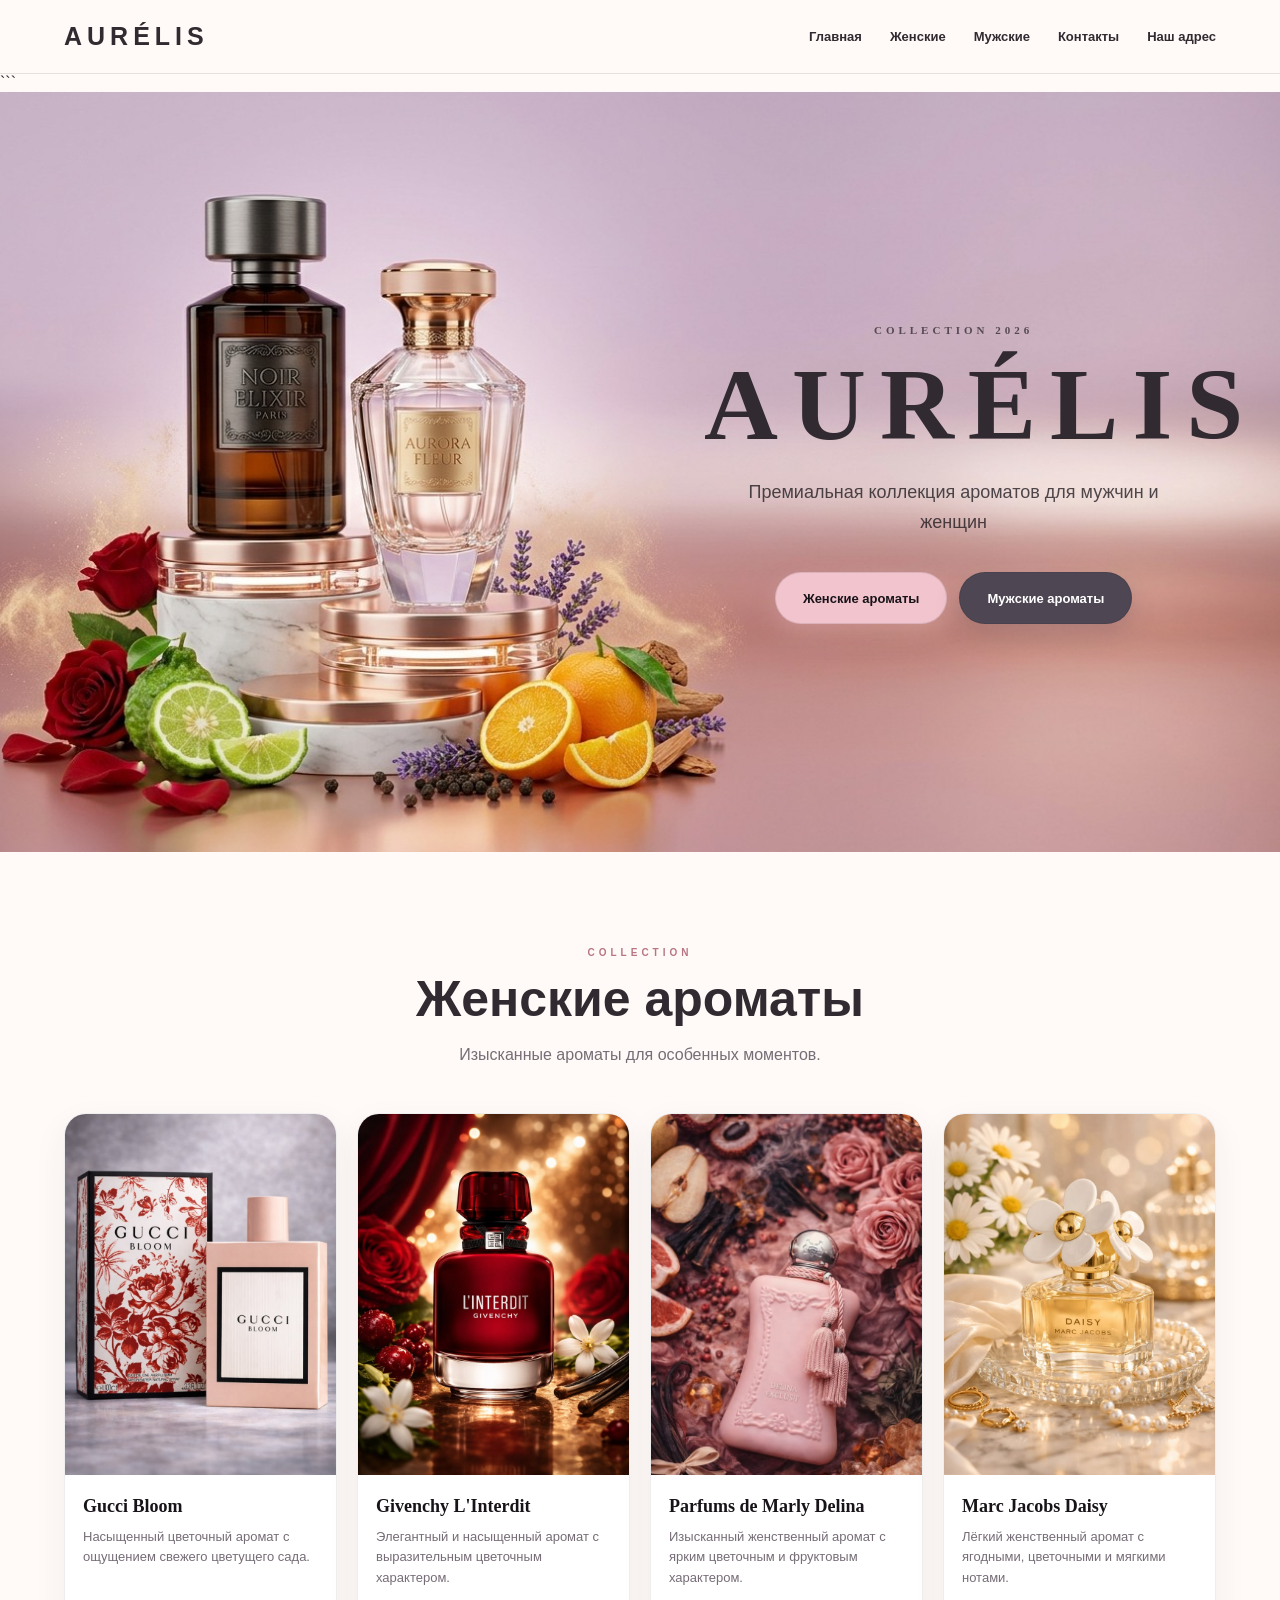
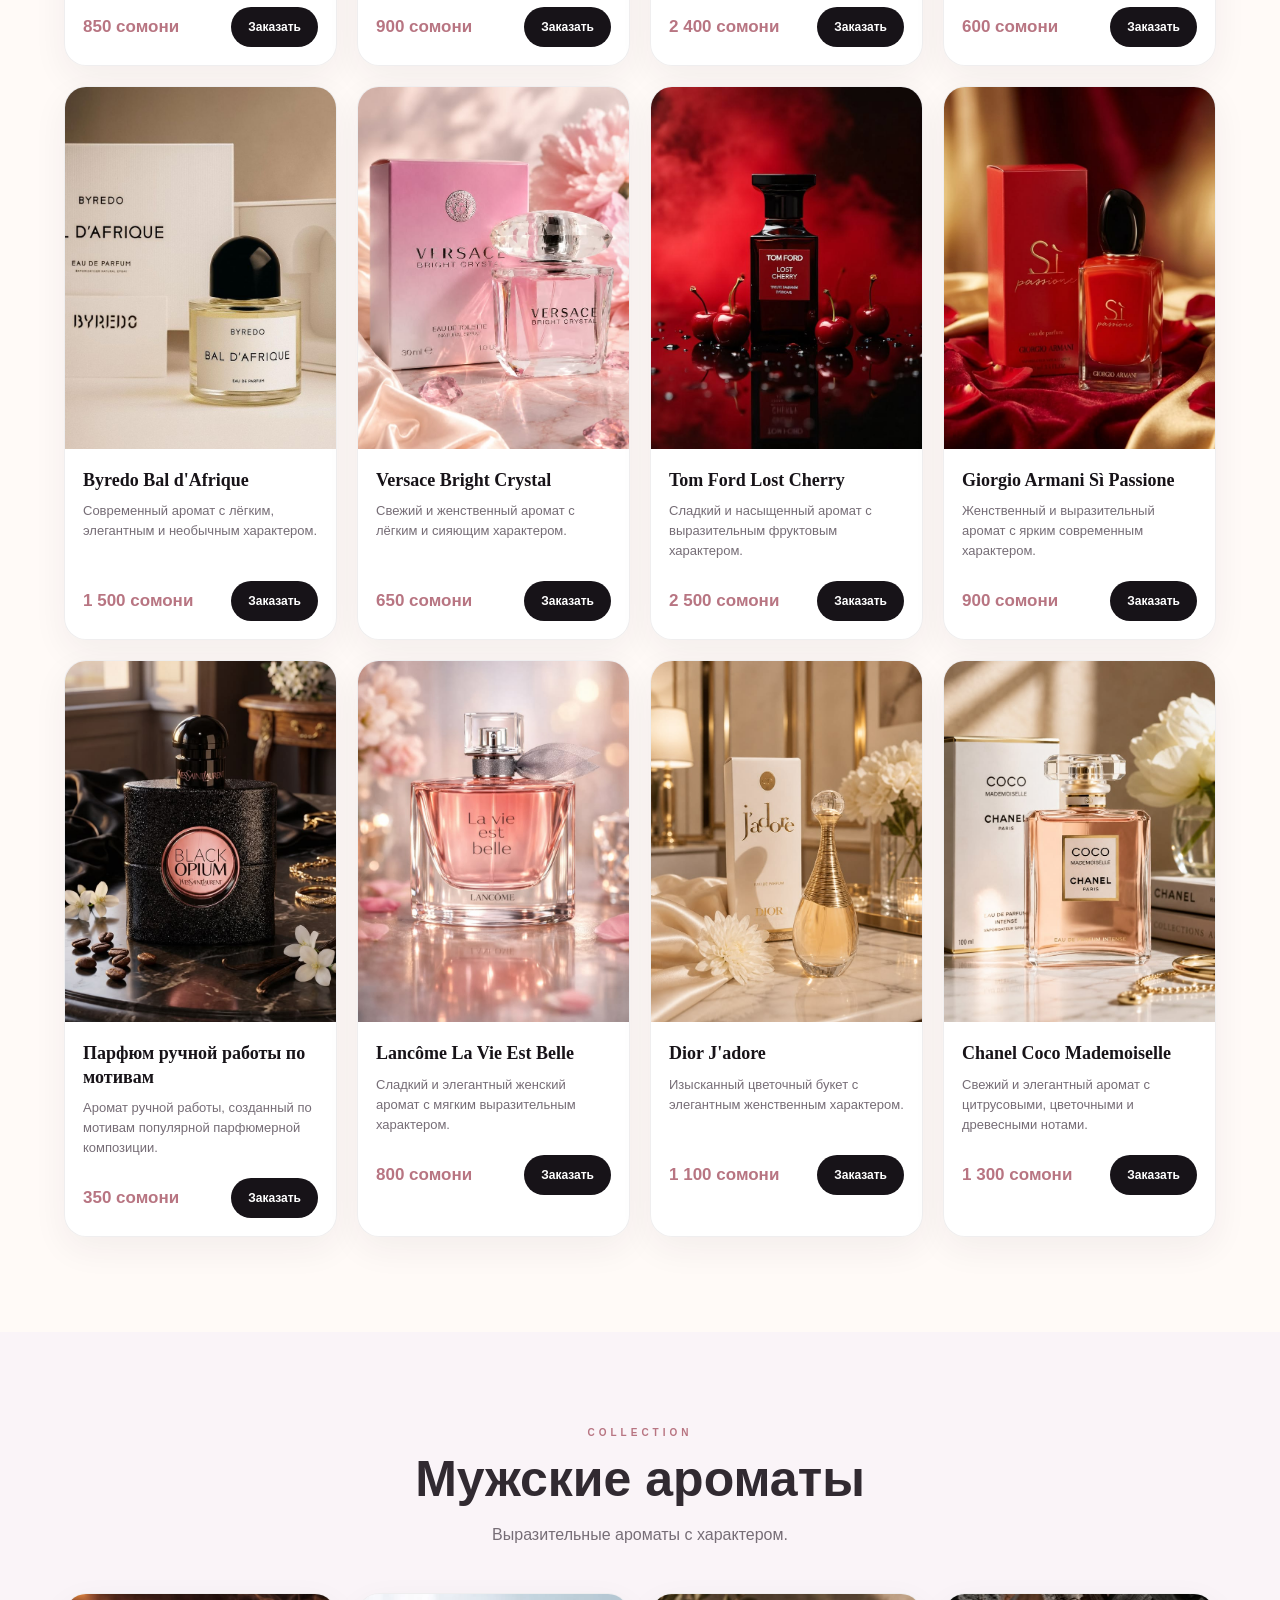
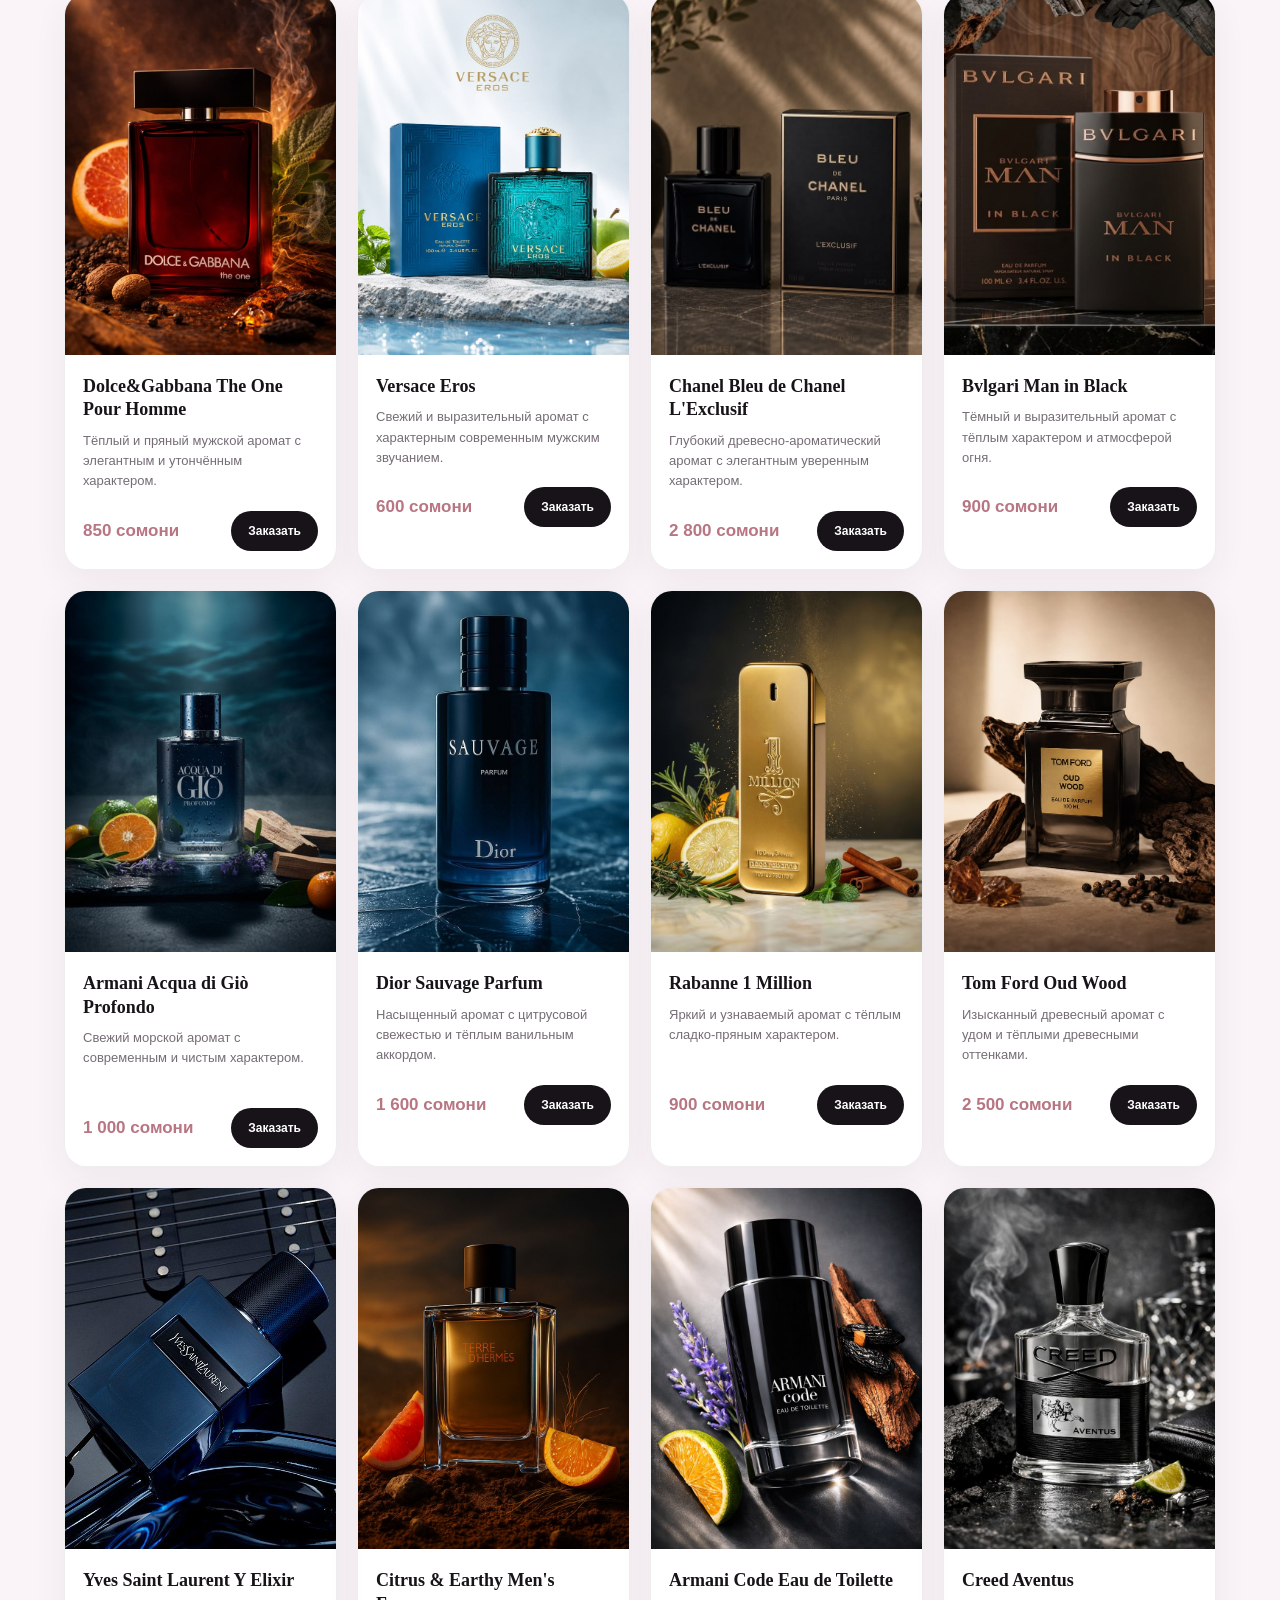
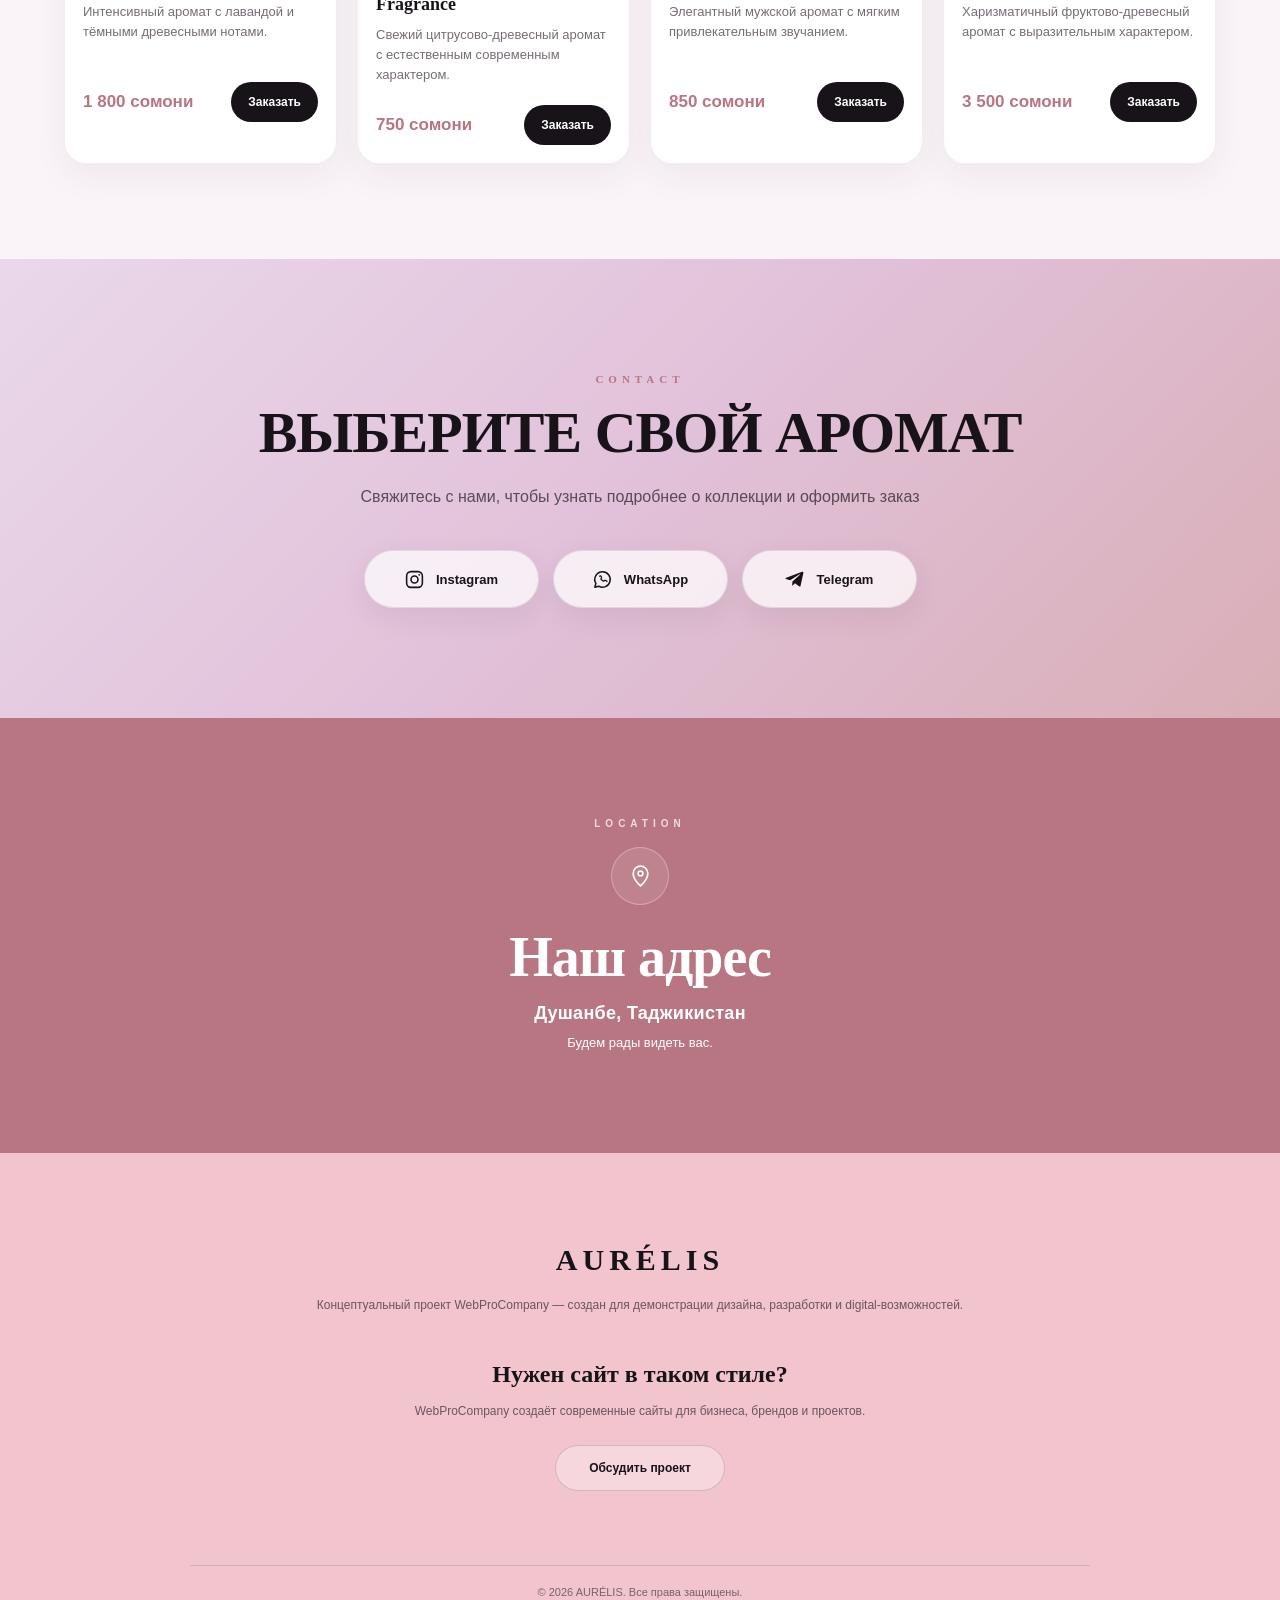
==== commit 800dcfd4: "Update index.html" ====
--- a/index.html
+++ b/index.html
@@ -16,7 +16,6 @@
 
 <body>
 
-```html
 <!-- =========================
      HEADER
 ========================== -->
--- a/style.css
+++ b/style.css
@@ -1,4 +1,3 @@
-```css
 /* ==================================================
    AURÉLIS
    PREMIUM PERFUME WEBSITE
@@ -24,7 +23,6 @@
 
   --border: rgba(49, 42, 49, 0.12);
 
-  /* HERO BUTTON COLORS */
   --women-button: #f2c4ce;
   --men-button: #4f4654;
 
@@ -68,28 +66,38 @@
   text-decoration: none;
 }
 
-
-/* ==================================================
-   HEADER
+button {
+  font: inherit;
+}
+
+
+/* ==================================================
+   HEADER — DESKTOP
 ================================================== */
 
 .header {
   position: sticky;
+
   top: 0;
+
   z-index: 1000;
 
   min-height: 74px;
 
-  padding: 0 5%;
+  padding:
+    0 5%;
 
   display: flex;
+
   align-items: center;
+
   justify-content: space-between;
 
   background:
     rgba(255, 250, 247, 0.90);
 
-  backdrop-filter: blur(20px);
+  backdrop-filter:
+    blur(20px);
 
   border-bottom:
     1px solid var(--border);
@@ -97,13 +105,17 @@
 
 .logo {
   font-size: 25px;
+
   font-weight: 700;
+
   letter-spacing: 5px;
 }
 
 .navigation {
   display: flex;
+
   align-items: center;
+
   gap: 28px;
 }
 
@@ -111,6 +123,7 @@
   position: relative;
 
   font-size: 13px;
+
   font-weight: 600;
 
   transition:
@@ -146,7 +159,17 @@
 
 
 /* ==================================================
-   HERO
+   MOBILE MENU — HIDDEN ON DESKTOP
+================================================== */
+
+.mobile-menu-button,
+.mobile-navigation {
+  display: none;
+}
+
+
+/* ==================================================
+   HERO — DESKTOP
 ================================================== */
 
 .hero {
@@ -157,6 +180,7 @@
   overflow: hidden;
 
   display: flex;
+
   align-items: center;
 
   background:
@@ -166,7 +190,6 @@
 
 /* ==================================================
    HERO IMAGE
-   FULL HERO BACKGROUND
 ================================================== */
 
 .hero-image {
@@ -182,6 +205,7 @@
   display: block;
 
   visibility: visible;
+
   opacity: 0;
 
   animation:
@@ -197,9 +221,12 @@
   max-width: none;
 
   object-fit: cover;
-  object-position: center center;
+
+  object-position:
+    center center;
 
   visibility: visible;
+
   opacity: 1;
 
   filter:
@@ -215,20 +242,25 @@
 ================================================== */
 
 @keyframes heroImageReveal {
+
   from {
     opacity: 0;
-    transform: scale(1.035);
+
+    transform:
+      scale(1.035);
   }
 
   to {
     opacity: 1;
-    transform: scale(1);
-  }
-}
-
-
-/* ==================================================
-   HERO CONTENT
+
+    transform:
+      scale(1);
+  }
+}
+
+
+/* ==================================================
+   HERO CONTENT — DESKTOP
 ================================================== */
 
 .hero-content {
@@ -245,7 +277,9 @@
   text-align: center;
 
   opacity: 0;
-  transform: translateY(28px);
+
+  transform:
+    translateY(28px);
 
   animation:
     heroContentReveal 1s ease forwards;
@@ -254,20 +288,20 @@
     0.35s;
 }
 
-
-/* ==================================================
-   HERO CONTENT ANIMATION
-================================================== */
-
 @keyframes heroContentReveal {
+
   from {
     opacity: 0;
-    transform: translateY(28px);
+
+    transform:
+      translateY(28px);
   }
 
   to {
     opacity: 1;
-    transform: translateY(0);
+
+    transform:
+      translateY(0);
   }
 }
 
@@ -287,6 +321,7 @@
     serif;
 
   font-size: 11px;
+
   font-weight: 600;
 
   letter-spacing: 4px;
@@ -372,14 +407,19 @@
 ================================================== */
 
 @keyframes heroElementReveal {
+
   from {
     opacity: 0;
-    transform: translateY(20px);
+
+    transform:
+      translateY(20px);
   }
 
   to {
     opacity: 1;
-    transform: translateY(0);
+
+    transform:
+      translateY(0);
   }
 }
 
@@ -398,7 +438,9 @@
   flex-wrap: wrap;
 
   opacity: 0;
-  transform: translateY(18px);
+
+  transform:
+    translateY(18px);
 
   animation:
     heroButtonsReveal 0.8s ease forwards;
@@ -407,20 +449,20 @@
     1s;
 }
 
-
-/* ==================================================
-   HERO BUTTON ANIMATION
-================================================== */
-
 @keyframes heroButtonsReveal {
+
   from {
     opacity: 0;
-    transform: translateY(18px);
+
+    transform:
+      translateY(18px);
   }
 
   to {
     opacity: 1;
-    transform: translateY(0);
+
+    transform:
+      translateY(0);
   }
 }
 
@@ -435,6 +477,7 @@
   display: inline-flex;
 
   align-items: center;
+
   justify-content: center;
 
   border:
@@ -446,6 +489,7 @@
   cursor: pointer;
 
   font-size: 13px;
+
   font-weight: 700;
 
   overflow: hidden;
@@ -456,11 +500,6 @@
     background 0.35s ease,
     color 0.35s ease;
 }
-
-
-/* ==================================================
-   BUTTON LIGHT SHINE
-================================================== */
 
 .category-button::before {
   content: "";
@@ -492,11 +531,6 @@
   left: 140%;
 }
 
-
-/* ==================================================
-   WOMEN BUTTON
-================================================== */
-
 .women-button {
   background:
     var(--women-button);
@@ -522,11 +556,6 @@
     rgba(180, 117, 130, 0.25);
 }
 
-
-/* ==================================================
-   MEN BUTTON
-================================================== */
-
 .men-button {
   background:
     var(--men-button);
@@ -552,11 +581,6 @@
     rgba(30, 20, 30, 0.28);
 }
 
-
-/* ==================================================
-   BUTTON ACTIVE
-================================================== */
-
 .category-button:active {
   transform:
     translateY(-1px)
@@ -603,6 +627,7 @@
   margin-bottom: 12px;
 
   font-size: 10px;
+
   font-weight: 700;
 
   letter-spacing: 4px;
@@ -642,12 +667,13 @@
   grid-template-columns:
     repeat(4, 1fr);
 
-  gap: 20px;
-}
-
-
-/* ==================================================
-   PRODUCT CARD — PREMIUM
+  gap:
+    20px;
+}
+
+
+/* ==================================================
+   PRODUCT CARD
 ================================================== */
 
 .product-card {
@@ -662,16 +688,31 @@
     1px solid
     rgba(49, 42, 49, 0.08);
 
-  border-radius: 22px;
+  border-radius:
+    22px;
 
   box-shadow:
     0 12px 35px
     rgba(50, 30, 50, 0.06);
 
+  opacity: 0;
+
+  transform:
+    translateY(50px);
+
   transition:
-    transform 0.45s ease,
+    opacity 0.8s ease,
+    transform 0.8s
+      cubic-bezier(0.22, 1, 0.36, 1),
     box-shadow 0.45s ease,
     border-color 0.45s ease;
+}
+
+.product-card.show {
+  opacity: 1;
+
+  transform:
+    translateY(0);
 }
 
 .product-card:hover {
@@ -684,6 +725,59 @@
 
   border-color:
     rgba(184, 117, 130, 0.22);
+}
+
+
+/* ==================================================
+   CARD DELAY
+================================================== */
+
+.product-card:nth-child(1) {
+  transition-delay: 0.05s;
+}
+
+.product-card:nth-child(2) {
+  transition-delay: 0.10s;
+}
+
+.product-card:nth-child(3) {
+  transition-delay: 0.15s;
+}
+
+.product-card:nth-child(4) {
+  transition-delay: 0.20s;
+}
+
+.product-card:nth-child(5) {
+  transition-delay: 0.25s;
+}
+
+.product-card:nth-child(6) {
+  transition-delay: 0.30s;
+}
+
+.product-card:nth-child(7) {
+  transition-delay: 0.35s;
+}
+
+.product-card:nth-child(8) {
+  transition-delay: 0.40s;
+}
+
+.product-card:nth-child(9) {
+  transition-delay: 0.45s;
+}
+
+.product-card:nth-child(10) {
+  transition-delay: 0.50s;
+}
+
+.product-card:nth-child(11) {
+  transition-delay: 0.55s;
+}
+
+.product-card:nth-child(12) {
+  transition-delay: 0.60s;
 }
 
 
@@ -744,7 +838,8 @@
   object-fit: cover;
 
   transition:
-    transform 0.7s cubic-bezier(0.22, 1, 0.36, 1);
+    transform 0.7s
+      cubic-bezier(0.22, 1, 0.36, 1);
 }
 
 .product-card:hover .product-image img {
@@ -770,27 +865,34 @@
     "Times New Roman",
     serif;
 
-  font-size: 18px;
-
-  font-weight: 600;
-
-  line-height: 1.3;
+  font-size:
+    18px;
+
+  font-weight:
+    600;
+
+  line-height:
+    1.3;
 
   color:
     var(--black);
 }
 
 .product-description {
-  min-height: 62px;
-
-  margin-bottom: 18px;
+  min-height:
+    62px;
+
+  margin-bottom:
+    18px;
 
   color:
     var(--muted);
 
-  font-size: 13px;
-
-  line-height: 1.55;
+  font-size:
+    13px;
+
+  line-height:
+    1.55;
 }
 
 
@@ -812,11 +914,14 @@
   color:
     var(--rose);
 
-  font-size: 17px;
-
-  font-weight: 700;
-
-  white-space: nowrap;
+  font-size:
+    17px;
+
+  font-weight:
+    700;
+
+  white-space:
+    nowrap;
 }
 
 
@@ -831,12 +936,14 @@
 
   border: none;
 
-  min-height: 40px;
+  min-height:
+    40px;
 
   padding:
     0 17px;
 
-  border-radius: 30px;
+  border-radius:
+    30px;
 
   background:
     var(--black);
@@ -844,11 +951,14 @@
   color:
     var(--white);
 
-  cursor: pointer;
-
-  font-size: 12px;
-
-  font-weight: 700;
+  cursor:
+    pointer;
+
+  font-size:
+    12px;
+
+  font-weight:
+    700;
 
   transition:
     transform 0.3s ease,
@@ -906,46 +1016,7 @@
 
 
 /* ==================================================
-   MOBILE PRODUCT CARD
-================================================== */
-
-@media (max-width: 700px) {
-
-  .product-card {
-    border-radius: 15px;
-  }
-
-  .product-info {
-    padding:
-      12px 10px 11px;
-  }
-
-  .product-name {
-    font-size: 13px;
-  }
-
-  .product-description {
-    font-size: 10px;
-    line-height: 1.4;
-    margin-bottom: 11px;
-  }
-
-  .product-price {
-    font-size: 13px;
-  }
-
-  .order-btn {
-    min-height: 34px;
-
-    padding:
-      0 12px;
-
-    font-size: 10px;
-  }
-}
-
-/* ==================================================
-   CONTACTS — PREMIUM
+   CONTACTS
 ================================================== */
 
 .contacts {
@@ -968,18 +1039,21 @@
 }
 
 .contacts-inner {
-  max-width: 850px;
+  max-width:
+    850px;
 
   margin:
     0 auto;
 
-  opacity: 0;
+  opacity:
+    0;
 
   transform:
     translateY(45px);
 }
 
-.contacts.contact-visible .contacts-inner {
+.contacts.contact-visible
+.contacts-inner {
   animation:
     contactsReveal
     1s
@@ -991,12 +1065,14 @@
 
   from {
     opacity: 0;
+
     transform:
       translateY(45px);
   }
 
   to {
     opacity: 1;
+
     transform:
       translateY(0);
   }
@@ -1005,39 +1081,45 @@
 .contacts-label {
   display: inline-block;
 
-  margin-bottom: 16px;
+  margin-bottom:
+    16px;
 
   font-family:
     Georgia,
     "Times New Roman",
     serif;
 
-  font-size: 11px;
-
-  font-weight: 600;
-
-  letter-spacing: 5px;
+  font-size:
+    11px;
+
+  font-weight:
+    600;
+
+  letter-spacing:
+    5px;
 
   color:
     var(--rose);
 
-  opacity: 0;
+  opacity:
+    0;
 
   transform:
     translateY(15px);
 }
 
-.contacts.contact-visible .contacts-label {
+.contacts.contact-visible
+.contacts-label {
   animation:
     contactsElementReveal
-    0.8s
-    ease
+    0.8s ease
     0.15s
     forwards;
 }
 
 .contacts h2 {
-  margin-bottom: 18px;
+  margin-bottom:
+    18px;
 
   font-family:
     Georgia,
@@ -1047,16 +1129,20 @@
   font-size:
     clamp(36px, 5vw, 58px);
 
-  font-weight: 600;
-
-  line-height: 1.1;
-
-  letter-spacing: -1px;
+  font-weight:
+    600;
+
+  line-height:
+    1.1;
+
+  letter-spacing:
+    -1px;
 
   color:
     var(--black);
 
-  opacity: 0;
+  opacity:
+    0;
 
   transform:
     translateY(20px);
@@ -1065,61 +1151,71 @@
 .contacts.contact-visible h2 {
   animation:
     contactsElementReveal
-    0.9s
-    ease
+    0.9s ease
     0.3s
     forwards;
 }
 
 .contacts-description {
-  max-width: 560px;
+  max-width:
+    560px;
 
   margin:
     0 auto 40px;
 
-  font-size: 16px;
-
-  line-height: 1.7;
+  font-size:
+    16px;
+
+  line-height:
+    1.7;
 
   color:
     rgba(23, 19, 24, 0.68);
 
-  opacity: 0;
+  opacity:
+    0;
 
   transform:
     translateY(20px);
 }
 
-.contacts.contact-visible .contacts-description {
+.contacts.contact-visible
+.contacts-description {
   animation:
     contactsElementReveal
-    0.9s
-    ease
+    0.9s ease
     0.45s
     forwards;
 }
 
 .contact-buttons {
-  display: flex;
-
-  justify-content: center;
-  align-items: center;
-
-  flex-wrap: wrap;
-
-  gap: 14px;
-
-  opacity: 0;
+  display:
+    flex;
+
+  justify-content:
+    center;
+
+  align-items:
+    center;
+
+  flex-wrap:
+    wrap;
+
+  gap:
+    14px;
+
+  opacity:
+    0;
 
   transform:
     translateY(20px);
 }
 
-.contacts.contact-visible .contact-buttons {
+.contacts.contact-visible
+.contact-buttons {
   animation:
     contactsElementReveal
-    0.9s
-    ease
+    0.9s ease
     0.6s
     forwards;
 }
@@ -1127,24 +1223,33 @@
 .contact-button {
   position: relative;
 
-  min-width: 175px;
-  min-height: 58px;
+  min-width:
+    175px;
+
+  min-height:
+    58px;
 
   padding:
     0 25px;
 
-  display: inline-flex;
-
-  align-items: center;
-  justify-content: center;
-
-  gap: 11px;
+  display:
+    inline-flex;
+
+  align-items:
+    center;
+
+  justify-content:
+    center;
+
+  gap:
+    11px;
 
   border:
     1px solid
     rgba(23, 19, 24, 0.10);
 
-  border-radius: 50px;
+  border-radius:
+    50px;
 
   background:
     rgba(255, 255, 255, 0.72);
@@ -1159,10 +1264,14 @@
     0 10px 30px
     rgba(50, 30, 50, 0.08);
 
-  font-size: 13px;
-  font-weight: 700;
-
-  overflow: hidden;
+  font-size:
+    13px;
+
+  font-weight:
+    700;
+
+  overflow:
+    hidden;
 
   transition:
     transform 0.4s ease,
@@ -1171,10 +1280,14 @@
 }
 
 .contact-icon {
-  width: 21px;
-  height: 21px;
-
-  flex-shrink: 0;
+  width:
+    21px;
+
+  height:
+    21px;
+
+  flex-shrink:
+    0;
 
   transition:
     transform 0.4s ease;
@@ -1192,22 +1305,31 @@
     rgba(50, 30, 50, 0.15);
 }
 
-.contact-button:hover .contact-icon {
+.contact-button:hover
+.contact-icon {
   transform:
     scale(1.12)
     rotate(-4deg);
 }
 
 .contact-button::before {
-  content: "";
-
-  position: absolute;
-
-  top: 0;
-  left: -120%;
-
-  width: 80%;
-  height: 100%;
+  content:
+    "";
+
+  position:
+    absolute;
+
+  top:
+    0;
+
+  left:
+    -120%;
+
+  width:
+    80%;
+
+  height:
+    100%;
 
   background:
     linear-gradient(
@@ -1225,19 +1347,24 @@
 }
 
 .contact-button:hover::before {
-  left: 140%;
+  left:
+    140%;
 }
 
 @keyframes contactsElementReveal {
 
   from {
-    opacity: 0;
+    opacity:
+      0;
+
     transform:
       translateY(20px);
   }
 
   to {
-    opacity: 1;
+    opacity:
+      1;
+
     transform:
       translateY(0);
   }
@@ -1245,83 +1372,21 @@
 
 
 /* ==================================================
-   CONTACTS — MOBILE
-================================================== */
-
-@media (max-width: 700px) {
-
-  .contacts {
-    padding:
-      75px 20px;
-  }
-
-  .contacts h2 {
-    font-size: 34px;
-
-    line-height: 1.15;
-  }
-
-  .contacts-description {
-    font-size: 14px;
-
-    line-height: 1.6;
-
-    margin-bottom: 30px;
-  }
-
-  .contact-buttons {
-    flex-direction: column;
-
-    width: 100%;
-
-    gap: 10px;
-  }
-
-  .contact-button {
-    width:
-      min(320px, 100%);
-
-    min-height: 54px;
-  }
-}
-
-
-/* ==================================================
-   REDUCED MOTION
-================================================== */
-
-@media (prefers-reduced-motion: reduce) {
-
-  .contacts-inner,
-  .contacts-label,
-  .contacts h2,
-  .contacts-description,
-  .contact-buttons {
-    opacity: 1;
-
-    transform: none;
-
-    animation: none;
-  }
-
-  .contact-button {
-    transition: none;
-  }
-}
-
-/* ==================================================
-   ADDRESS — PREMIUM
+   ADDRESS
 ================================================== */
 
 .address {
-  position: relative;
-
-  overflow: hidden;
+  position:
+    relative;
+
+  overflow:
+    hidden;
 
   padding:
     100px 20px;
 
-  text-align: center;
+  text-align:
+    center;
 
   background:
     var(--rose);
@@ -1330,24 +1395,22 @@
     var(--white);
 }
 
-
-/* ==================================================
-   ADDRESS INNER
-================================================== */
-
 .address-inner {
-  max-width: 650px;
+  max-width:
+    650px;
 
   margin:
     0 auto;
 
-  opacity: 0;
+  opacity:
+    0;
 
   transform:
     translateY(40px);
 }
 
-.address.address-visible .address-inner {
+.address.address-visible
+.address-inner {
   animation:
     addressReveal
     1s
@@ -1355,69 +1418,70 @@
     forwards;
 }
 
-
-/* ==================================================
-   ADDRESS ANIMATION
-================================================== */
-
 @keyframes addressReveal {
 
   from {
-    opacity: 0;
+    opacity:
+      0;
 
     transform:
       translateY(40px);
   }
 
   to {
-    opacity: 1;
+    opacity:
+      1;
 
     transform:
       translateY(0);
   }
 }
 
-
-/* ==================================================
-   ADDRESS LABEL
-================================================== */
-
 .address-label {
-  display: block;
-
-  margin-bottom: 18px;
-
-  font-size: 10px;
-
-  font-weight: 700;
-
-  letter-spacing: 5px;
-
-  opacity: 0.75;
-}
-
-
-/* ==================================================
-   ADDRESS ICON
-================================================== */
+  display:
+    block;
+
+  margin-bottom:
+    18px;
+
+  font-size:
+    10px;
+
+  font-weight:
+    700;
+
+  letter-spacing:
+    5px;
+
+  opacity:
+    0.75;
+}
 
 .address-icon {
-  width: 58px;
-  height: 58px;
+  width:
+    58px;
+
+  height:
+    58px;
 
   margin:
     0 auto 22px;
 
-  display: flex;
-
-  align-items: center;
-  justify-content: center;
+  display:
+    flex;
+
+  align-items:
+    center;
+
+  justify-content:
+    center;
 
   border:
     1px solid
     rgba(255, 255, 255, 0.30);
 
-  border-radius: 50%;
+  border-radius:
+    50%;
 
   background:
     rgba(255, 255, 255, 0.10);
@@ -1425,7 +1489,8 @@
   backdrop-filter:
     blur(10px);
 
-  opacity: 0;
+  opacity:
+    0;
 
   transform:
     scale(0.85);
@@ -1435,18 +1500,21 @@
     background 0.4s ease;
 }
 
-.address.address-visible .address-icon {
+.address.address-visible
+.address-icon {
   animation:
     addressIconReveal
-    0.8s
-    ease
+    0.8s ease
     0.15s
     forwards;
 }
 
 .address-icon svg {
-  width: 25px;
-  height: 25px;
+  width:
+    25px;
+
+  height:
+    25px;
 }
 
 .address-icon:hover {
@@ -1457,35 +1525,28 @@
     scale(1.05);
 }
 
-
-/* ==================================================
-   ADDRESS ICON ANIMATION
-================================================== */
-
 @keyframes addressIconReveal {
 
   from {
-    opacity: 0;
+    opacity:
+      0;
 
     transform:
       scale(0.85);
   }
 
   to {
-    opacity: 1;
+    opacity:
+      1;
 
     transform:
       scale(1);
   }
 }
 
-
-/* ==================================================
-   ADDRESS TITLE
-================================================== */
-
 .address h2 {
-  margin-bottom: 14px;
+  margin-bottom:
+    14px;
 
   font-family:
     Georgia,
@@ -1495,13 +1556,17 @@
   font-size:
     clamp(38px, 5vw, 56px);
 
-  font-weight: 600;
-
-  line-height: 1.1;
-
-  letter-spacing: -1px;
-
-  opacity: 0;
+  font-weight:
+    600;
+
+  line-height:
+    1.1;
+
+  letter-spacing:
+    -1px;
+
+  opacity:
+    0;
 
   transform:
     translateY(20px);
@@ -1510,82 +1575,76 @@
 .address.address-visible h2 {
   animation:
     addressTextReveal
-    0.9s
-    ease
+    0.9s ease
     0.3s
     forwards;
 }
 
-
-/* ==================================================
-   ADDRESS CITY
-================================================== */
-
 .address-city {
-  margin-bottom: 9px;
-
-  font-size: 18px;
-
-  font-weight: 600;
-
-  letter-spacing: 0.3px;
-
-  opacity: 0;
+  margin-bottom:
+    9px;
+
+  font-size:
+    18px;
+
+  font-weight:
+    600;
+
+  letter-spacing:
+    0.3px;
+
+  opacity:
+    0;
 
   transform:
     translateY(20px);
 }
 
-.address.address-visible .address-city {
+.address.address-visible
+.address-city {
   animation:
     addressTextReveal
-    0.9s
-    ease
+    0.9s ease
     0.45s
     forwards;
 }
 
-
-/* ==================================================
-   ADDRESS NOTE
-================================================== */
-
 .address-note {
-  font-size: 13px;
-
-  line-height: 1.6;
-
-  opacity: 0;
+  font-size:
+    13px;
+
+  line-height:
+    1.6;
+
+  opacity:
+    0;
 
   transform:
     translateY(20px);
 }
 
-.address.address-visible .address-note {
+.address.address-visible
+.address-note {
   animation:
     addressTextReveal
-    0.9s
-    ease
+    0.9s ease
     0.6s
     forwards;
 }
 
-
-/* ==================================================
-   ADDRESS TEXT ANIMATION
-================================================== */
-
 @keyframes addressTextReveal {
 
   from {
-    opacity: 0;
+    opacity:
+      0;
 
     transform:
       translateY(20px);
   }
 
   to {
-    opacity: 1;
+    opacity:
+      1;
 
     transform:
       translateY(0);
@@ -1594,71 +1653,15 @@
 
 
 /* ==================================================
-   ADDRESS — MOBILE
-================================================== */
-
-@media (max-width: 700px) {
-
-  .address {
-    padding:
-      75px 20px;
-  }
-
-  .address-icon {
-    width: 52px;
-    height: 52px;
-
-    margin-bottom: 18px;
-  }
-
-  .address-icon svg {
-    width: 23px;
-    height: 23px;
-  }
-
-  .address h2 {
-    font-size: 34px;
-  }
-
-  .address-city {
-    font-size: 16px;
-  }
-
-  .address-note {
-    font-size: 12px;
-  }
-}
-
-
-/* ==================================================
-   REDUCED MOTION
-================================================== */
-
-@media (prefers-reduced-motion: reduce) {
-
-  .address-inner,
-  .address-icon,
-  .address h2,
-  .address-city,
-  .address-note {
-    opacity: 1;
-
-    transform: none;
-
-    animation: none;
-  }
-}
-
-```css
-
-/* ==================================================
-   FOOTER — PREMIUM
+   FOOTER
 ================================================== */
 
 .footer {
-  position: relative;
-
-  overflow: hidden;
+  position:
+    relative;
+
+  overflow:
+    hidden;
 
   padding:
     90px 5% 25px;
@@ -1669,13 +1672,9 @@
   color:
     #312a31;
 
-  text-align: center;
-}
-
-
-/* ==================================================
-   FOOTER INNER
-================================================== */
+  text-align:
+    center;
+}
 
 .footer-inner {
   width:
@@ -1684,32 +1683,36 @@
   margin:
     0 auto;
 
-  display: flex;
-
-  flex-direction: column;
-
-  align-items: center;
-
-  gap: 42px;
-}
-
-
-/* ==================================================
-   FOOTER BRAND
-================================================== */
+  display:
+    flex;
+
+  flex-direction:
+    column;
+
+  align-items:
+    center;
+
+  gap:
+    42px;
+}
 
 .footer-brand {
-  width: 100%;
-
-  max-width: 700px;
-
-  text-align: center;
+  width:
+    100%;
+
+  max-width:
+    700px;
+
+  text-align:
+    center;
 }
 
 .footer-logo {
-  display: inline-block;
-
-  margin-bottom: 18px;
+  display:
+    inline-block;
+
+  margin-bottom:
+    18px;
 
   color:
     #171318;
@@ -1734,14 +1737,16 @@
 }
 
 .footer-logo:hover {
-  opacity: 0.72;
+  opacity:
+    0.72;
 
   transform:
     translateY(-2px);
 }
 
 .footer-project {
-  max-width: 650px;
+  max-width:
+    650px;
 
   margin:
     0 auto;
@@ -1756,21 +1761,20 @@
     rgba(23, 19, 24, 0.62);
 }
 
-
-/* ==================================================
-   FOOTER CTA
-================================================== */
-
 .footer-cta {
-  width: 100%;
-
-  max-width: 650px;
-
-  text-align: center;
+  width:
+    100%;
+
+  max-width:
+    650px;
+
+  text-align:
+    center;
 }
 
 .footer-cta h3 {
-  margin-bottom: 12px;
+  margin-bottom:
+    12px;
 
   color:
     #171318;
@@ -1791,7 +1795,8 @@
 }
 
 .footer-cta p {
-  max-width: 540px;
+  max-width:
+    540px;
 
   margin:
     0 auto 22px;
@@ -1806,13 +1811,9 @@
     rgba(23, 19, 24, 0.62);
 }
 
-
-/* ==================================================
-   CTA BUTTON
-================================================== */
-
 .footer-cta-button {
-  position: relative;
+  position:
+    relative;
 
   min-width:
     170px;
@@ -1823,11 +1824,14 @@
   padding:
     0 24px;
 
-  display: inline-flex;
-
-  align-items: center;
-
-  justify-content: center;
+  display:
+    inline-flex;
+
+  align-items:
+    center;
+
+  justify-content:
+    center;
 
   border:
     1px solid
@@ -1913,15 +1917,18 @@
 
 
 /* ==================================================
-   SOCIAL BUTTONS
+   FOOTER SOCIAL TOGGLE
 ================================================== */
 
 .footer-social {
-  display: flex;
-
-  align-items: center;
-
-  justify-content: center;
+  display:
+    flex;
+
+  align-items:
+    center;
+
+  justify-content:
+    center;
 
   gap:
     10px;
@@ -2013,11 +2020,6 @@
     rgba(50, 30, 50, 0.12);
 }
 
-
-/* ==================================================
-   FOOTER BOTTOM
-================================================== */
-
 .footer-bottom {
   width:
     min(900px, 100%);
@@ -2044,10 +2046,678 @@
 
 
 /* ==================================================
-   FOOTER MOBILE
+   TABLET
+================================================== */
+
+@media (max-width: 1050px) {
+
+  .navigation {
+    gap:
+      16px;
+  }
+
+  .navigation a {
+    font-size:
+      11px;
+  }
+
+  .hero {
+    min-height:
+      700px;
+  }
+
+  .hero-content {
+    width:
+      44%;
+
+    margin-left:
+      54%;
+  }
+
+  .products-grid {
+    grid-template-columns:
+      repeat(3, 1fr);
+  }
+}
+
+
+/* ==================================================
+   MOBILE
 ================================================== */
 
 @media (max-width: 700px) {
+
+  /* ==================================================
+     MOBILE HEADER
+  ================================================== */
+
+  .header {
+    min-height:
+      62px;
+
+    padding:
+      0 15px;
+  }
+
+  .logo {
+    font-size:
+      18px;
+
+    letter-spacing:
+      3px;
+  }
+
+  .navigation {
+    display:
+      none;
+  }
+
+  .mobile-menu-button {
+    width:
+      42px;
+
+    height:
+      42px;
+
+    padding:
+      0;
+
+    display:
+      flex;
+
+    flex-direction:
+      column;
+
+    align-items:
+      center;
+
+    justify-content:
+      center;
+
+    gap:
+      5px;
+
+    border:
+      none;
+
+    background:
+      transparent;
+
+    cursor:
+      pointer;
+
+    z-index:
+      1002;
+  }
+
+  .mobile-menu-button span {
+    width:
+      23px;
+
+    height:
+      2px;
+
+    display:
+      block;
+
+    border-radius:
+      10px;
+
+    background:
+      var(--black);
+
+    transition:
+      transform 0.35s ease,
+      opacity 0.25s ease;
+  }
+
+  .mobile-menu-button.active
+  span:nth-child(1) {
+    transform:
+      translateY(7px)
+      rotate(45deg);
+  }
+
+  .mobile-menu-button.active
+  span:nth-child(2) {
+    opacity:
+      0;
+  }
+
+  .mobile-menu-button.active
+  span:nth-child(3) {
+    transform:
+      translateY(-7px)
+      rotate(-45deg);
+  }
+
+
+  /* ==================================================
+     MOBILE NAVIGATION
+  ================================================== */
+
+  .mobile-navigation {
+    position:
+      fixed;
+
+    top:
+      62px;
+
+    left:
+      0;
+
+    width:
+      100%;
+
+    padding:
+      20px 15px 25px;
+
+    display:
+      flex;
+
+    flex-direction:
+      column;
+
+    gap:
+      8px;
+
+    background:
+      rgba(255, 250, 247, 0.97);
+
+    backdrop-filter:
+      blur(20px);
+
+    border-bottom:
+      1px solid var(--border);
+
+    box-shadow:
+      0 20px 40px
+      rgba(30, 20, 30, 0.10);
+
+    opacity:
+      0;
+
+    visibility:
+      hidden;
+
+    pointer-events:
+      none;
+
+    transform:
+      translateY(-15px);
+
+    transition:
+      opacity 0.35s ease,
+      transform 0.35s ease,
+      visibility 0.35s ease;
+
+    z-index:
+      1001;
+  }
+
+  .mobile-navigation.active {
+    opacity:
+      1;
+
+    visibility:
+      visible;
+
+    pointer-events:
+      auto;
+
+    transform:
+      translateY(0);
+  }
+
+  .mobile-navigation a {
+    width:
+      100%;
+
+    min-height:
+      50px;
+
+    padding:
+      0 18px;
+
+    display:
+      flex;
+
+    align-items:
+      center;
+
+    justify-content:
+      center;
+
+    border-radius:
+      14px;
+
+    color:
+      var(--black);
+
+    background:
+      rgba(255, 255, 255, 0.45);
+
+    font-size:
+      13px;
+
+    font-weight:
+      700;
+
+    transition:
+      transform 0.25s ease,
+      background 0.25s ease;
+  }
+
+  .mobile-navigation a:hover {
+    transform:
+      translateY(-2px);
+
+    background:
+      rgba(242, 196, 206, 0.55);
+  }
+
+
+  /* ==================================================
+     MOBILE HERO
+  ================================================== */
+
+  .hero {
+    min-height:
+      auto;
+
+    padding:
+      0;
+
+    display:
+      flex;
+
+    flex-direction:
+      column;
+
+    align-items:
+      stretch;
+
+    background:
+      #ead8ea;
+  }
+
+  .hero-image {
+    position:
+      relative;
+
+    inset:
+      auto;
+
+    width:
+      100%;
+
+    height:
+      420px;
+
+    order:
+      1;
+
+    opacity:
+      1;
+
+    animation:
+      heroMobileImageReveal
+      1s ease forwards;
+  }
+
+  .hero-image img {
+    width:
+      100%;
+
+    height:
+      100%;
+
+    object-fit:
+      cover;
+
+    object-position:
+      center center;
+  }
+
+  @keyframes heroMobileImageReveal {
+
+    from {
+      opacity:
+        0;
+
+      transform:
+        scale(1.025);
+    }
+
+    to {
+      opacity:
+        1;
+
+      transform:
+        scale(1);
+    }
+  }
+
+  .hero-content {
+    width:
+      100%;
+
+    margin:
+      0;
+
+    padding:
+      48px 18px 55px;
+
+    order:
+      2;
+
+    text-align:
+      center;
+
+    background:
+      #ead8ea;
+
+    opacity:
+      0;
+
+    transform:
+      translateY(22px);
+
+    animation:
+      heroMobileContentReveal
+      0.9s ease
+      0.25s
+      forwards;
+  }
+
+  @keyframes heroMobileContentReveal {
+
+    from {
+      opacity:
+        0;
+
+      transform:
+        translateY(22px);
+    }
+
+    to {
+      opacity:
+        1;
+
+      transform:
+        translateY(0);
+    }
+  }
+
+  .hero-label {
+    margin-bottom:
+      13px;
+
+    font-size:
+      9px;
+
+    letter-spacing:
+      3px;
+  }
+
+  .hero-content h1 {
+    margin-bottom:
+      17px;
+
+    font-size:
+      48px;
+
+    letter-spacing:
+      6px;
+  }
+
+  .hero-content p {
+    max-width:
+      310px;
+
+    margin:
+      0 auto 25px;
+
+    font-size:
+      14px;
+
+    line-height:
+      1.55;
+  }
+
+  .hero-actions {
+    flex-direction:
+      column;
+
+    align-items:
+      center;
+
+    gap:
+      10px;
+
+    opacity:
+      1;
+
+    transform:
+      none;
+
+    animation:
+      none;
+  }
+
+  .category-button {
+    width:
+      min(320px, 100%);
+
+    min-height:
+      50px;
+  }
+
+
+  /* ==================================================
+     CATALOG
+  ================================================== */
+
+  .catalog {
+    padding:
+      60px 9px;
+  }
+
+  .section-heading {
+    margin-bottom:
+      28px;
+  }
+
+  .section-heading h2 {
+    font-size:
+      30px;
+  }
+
+  .section-heading p {
+    font-size:
+      13px;
+  }
+
+
+  /* ==================================================
+     PRODUCTS
+  ================================================== */
+
+  .products-grid {
+    grid-template-columns:
+      repeat(2, minmax(0, 1fr));
+
+    gap:
+      8px;
+  }
+
+  .product-card {
+    border-radius:
+      11px;
+  }
+
+  .product-info {
+    padding:
+      9px;
+  }
+
+  .product-name {
+    margin-bottom:
+      6px;
+
+    font-size:
+      12px;
+  }
+
+  .product-description {
+    min-height:
+      0;
+
+    margin-bottom:
+      9px;
+
+    font-size:
+      10px;
+
+    line-height:
+      1.4;
+
+    display:
+      -webkit-box;
+
+    -webkit-box-orient:
+      vertical;
+
+    -webkit-line-clamp:
+      3;
+
+    overflow:
+      hidden;
+  }
+
+  .product-bottom {
+    flex-direction:
+      column;
+
+    align-items:
+      stretch;
+
+    gap:
+      7px;
+  }
+
+  .product-price {
+    font-size:
+      13px;
+  }
+
+  .order-btn {
+    width:
+      100%;
+
+    padding:
+      9px 5px;
+
+    font-size:
+      10px;
+  }
+
+
+  /* ==================================================
+     CONTACTS
+  ================================================== */
+
+  .contacts {
+    padding:
+      65px 20px;
+  }
+
+  .contacts h2 {
+    font-size:
+      34px;
+
+    line-height:
+      1.15;
+  }
+
+  .contacts-description {
+    font-size:
+      14px;
+
+    line-height:
+      1.6;
+
+    margin-bottom:
+      30px;
+  }
+
+  .contact-buttons {
+    flex-direction:
+      column;
+
+    width:
+      100%;
+
+    gap:
+      10px;
+  }
+
+  .contact-button {
+    width:
+      min(320px, 100%);
+
+    min-height:
+      54px;
+  }
+
+
+  /* ==================================================
+     ADDRESS
+  ================================================== */
+
+  .address {
+    padding:
+      75px 20px;
+  }
+
+  .address-icon {
+    width:
+      52px;
+
+    height:
+      52px;
+
+    margin-bottom:
+      18px;
+  }
+
+  .address-icon svg {
+    width:
+      23px;
+
+    height:
+      23px;
+  }
+
+  .address h2 {
+    font-size:
+      34px;
+  }
+
+  .address-city {
+    font-size:
+      16px;
+  }
+
+  .address-note {
+    font-size:
+      12px;
+  }
+
+
+  /* ==================================================
+     FOOTER
+  ================================================== */
 
   .footer {
     padding:
@@ -2089,482 +2759,88 @@
     font-size:
       10px;
   }
-}
-
-/* ==================================================
-   TABLET
-================================================== */
-
-@media (max-width: 1050px) {
-
-  .navigation {
-    gap: 16px;
-  }
-
-  .navigation a {
-    font-size: 11px;
-  }
-
-  .hero {
-    min-height: 700px;
+
+  .footer-social-link {
+    width:
+      40px;
+
+    height:
+      40px;
+  }
+}
+
+
+/* ==================================================
+   SMALL PHONES
+================================================== */
+
+@media (max-width: 380px) {
+
+  .hero-image {
+    height:
+      360px;
   }
 
   .hero-content {
-    width: 44%;
-
-    margin-left: 54%;
-  }
-
-  .products-grid {
-    grid-template-columns:
-      repeat(3, 1fr);
-  }
-}
-
-
-/* ==================================================
-   MOBILE
-================================================== */
-
-@media (max-width: 700px) {
-
-  /* HEADER */
-
-  .header {
-    min-height: 62px;
-
     padding:
-      0 15px;
-  }
-
-  .logo {
-    font-size: 18px;
-
-    letter-spacing: 3px;
-  }
-
-  .navigation {
-    max-width: 68%;
-
-    overflow-x: auto;
-
-    gap: 15px;
-
-    scrollbar-width: none;
-  }
-
-  .navigation::-webkit-scrollbar {
-    display: none;
-  }
-
-  .navigation a {
-    flex-shrink: 0;
-
-    font-size: 10px;
-  }
-
-
-  /* HERO */
-
-  .hero {
-    min-height: 720px;
-
-    padding:
-      55px 15px 35px;
-
-    display: flex;
-
-    flex-direction: column;
-
-    justify-content: center;
-  }
-
-  .hero-content {
-    width: 100%;
-
-    margin-left: 0;
-
-    padding-right: 0;
-
-    text-align: center;
-
-    order: 1;
-  }
-
-  .hero-label {
-    margin-bottom: 14px;
-
-    font-size: 9px;
-
-    letter-spacing: 3px;
+      42px 15px 48px;
   }
 
   .hero-content h1 {
-    margin-bottom: 17px;
-
-    font-size: 48px;
-
-    letter-spacing: 6px;
-  }
-
-  .hero-content p {
-    max-width: 310px;
-
-    margin:
-      0 auto 25px;
-
-    font-size: 14px;
-
-    line-height: 1.5;
-  }
-
-  .hero-actions {
-    flex-direction: column;
-
-    align-items: center;
-
-    gap: 9px;
-  }
-
-  .category-button {
-    width:
-      min(280px, 90%);
-
-    min-height: 48px;
-  }
-
-
-  /* HERO IMAGE */
-
-  .hero-image {
-    position: absolute;
-
-    inset: 0;
-
-    width: 100%;
-    height: 100%;
-
-    margin: 0;
-
-    z-index: 1;
-  }
-
-  .hero-image img {
-    width: 100%;
-    height: 100%;
-
-    object-fit: cover;
-    object-position: center;
-  }
-
-
-  /* CATALOG */
-
-  .catalog {
-    padding:
-      60px 9px;
-  }
-
-  .section-heading {
-    margin-bottom: 28px;
-  }
-
-  .section-heading h2 {
-    font-size: 30px;
-  }
-
-  .section-heading p {
-    font-size: 13px;
-  }
-
-
-  /* TWO PRODUCTS PER ROW */
-
-  .products-grid {
-    grid-template-columns:
-      repeat(2, minmax(0, 1fr));
-
-    gap: 8px;
+    font-size:
+      42px;
+  }
+
+  .product-name {
+    font-size:
+      11px;
+  }
+
+  .product-price {
+    font-size:
+      12px;
+  }
+}
+
+
+/* ==================================================
+   REDUCED MOTION
+================================================== */
+
+@media (prefers-reduced-motion: reduce) {
+
+  .hero-image,
+  .hero-content,
+  .product-card,
+  .contacts-inner,
+  .contacts-label,
+  .contacts h2,
+  .contacts-description,
+  .contact-buttons,
+  .address-inner,
+  .address-icon,
+  .address h2,
+  .address-city,
+  .address-note {
+    opacity:
+      1;
+
+    transform:
+      none;
+
+    animation:
+      none;
   }
 
   .product-card {
-    border-radius: 11px;
-  }
-
-  .product-info {
-    padding: 9px;
-  }
-
-  .product-name {
-    margin-bottom: 6px;
-
-    font-size: 12px;
-  }
-
-  .product-description {
-    min-height: 0;
-    margin-bottom: 9px;
-    font-size: 10px;
-    line-height: 1.4;
-    display: -webkit-box;
-    -webkit-box-orient: vertical;
-    overflow: hidden;
-  }
-
-  .product-bottom {
-    flex-direction: column;
-
-    align-items: stretch;
-
-    gap: 7px;
-  }
-
-  .product-price {
-    font-size: 13px;
-  }
-
-  .order-btn {
-    width: 100%;
-
-    padding:
-      9px 5px;
-
-    font-size: 10px;
-  }
-
-
-  /* CONTACT */
-
-  .contacts {
-    padding:
-      65px 20px;
-  }
-
-
-  /* ADDRESS */
-
-  .address {
-    padding:
-      65px 20px;
-  }
-
-  .address h2 {
-    font-size: 30px;
-  }
-}
-
-
-/* ==================================================
-   SMALL PHONES
-================================================== */
-
-@media (max-width: 380px) {
-
-  .hero-content h1 {
-    font-size: 42px;
-  }
-
-  .hero-image {
-    width: 100%;
-    height: 100%;
-  }
-
-  .product-name {
-    font-size: 11px;
-  }
-
-  .product-price {
-    font-size: 12px;
-  }
-}
-
-
-/* ==================================================
-   PRODUCT CARDS — SCROLL ANIMATION
-================================================== */
-
-.product-card {
-  opacity: 0;
-
-  transform:
-    translateY(50px);
-
-  transition:
-    opacity 0.8s ease,
-    transform 0.8s cubic-bezier(0.22, 1, 0.36, 1),
-    box-shadow 0.4s ease,
-    border-color 0.4s ease;
-}
-
-.product-card.show {
-  opacity: 1;
-
-  transform:
-    translateY(0);
-}
-
-
-/* ==================================================
-   CARD DELAY
-================================================== */
-
-.product-card:nth-child(1) {
-  transition-delay: 0.05s;
-}
-
-.product-card:nth-child(2) {
-  transition-delay: 0.10s;
-}
-
-.product-card:nth-child(3) {
-  transition-delay: 0.15s;
-}
-
-.product-card:nth-child(4) {
-  transition-delay: 0.20s;
-}
-
-.product-card:nth-child(5) {
-  transition-delay: 0.25s;
-}
-
-.product-card:nth-child(6) {
-  transition-delay: 0.30s;
-}
-
-.product-card:nth-child(7) {
-  transition-delay: 0.35s;
-}
-
-.product-card:nth-child(8) {
-  transition-delay: 0.40s;
-}
-
-.product-card:nth-child(9) {
-  transition-delay: 0.45s;
-}
-
-.product-card:nth-child(10) {
-  transition-delay: 0.50s;
-}
-
-.product-card:nth-child(11) {
-  transition-delay: 0.55s;
-}
-
-.product-card:nth-child(12) {
-  transition-delay: 0.60s;
-}
-
-
-/* ==================================================
-   MOBILE
-================================================== */
-
-@media (max-width: 700px) {
-
-  .product-card {
-    transform:
-      translateY(35px);
-  }
-
-  .product-card.show {
-    transform:
-      translateY(0);
-  }
-}
-
-
-/* ==================================================
-   ACCESSIBILITY
-================================================== */
-
-@media (prefers-reduced-motion: reduce) {
-
-  .product-card {
-    opacity: 1;
-
-    transform: none;
-
-     /* ==================================================
-   FOOTER SOCIAL TOGGLE
-================================================== */
-
-.footer-social {
-  display: flex;
-
-  align-items: center;
-
-  gap: 10px;
-
-  margin-top: 14px;
-
-  max-height: 0;
-
-  opacity: 0;
-
-  overflow: hidden;
-
-  transform: translateY(-8px);
-
-  transition:
-    max-height 0.45s ease,
-    opacity 0.35s ease,
-    transform 0.45s ease;
-}
-
-.footer-social.show {
-  max-height: 60px;
-
-  opacity: 1;
-
-  transform: translateY(0);
-}
-
-.footer-social-link {
-  width: 42px;
-  height: 42px;
-
-  display: flex;
-
-  align-items: center;
-  justify-content: center;
-
-  border:
-    1px solid
-    rgba(23, 19, 24, 0.14);
-
-  border-radius: 50%;
-
-  background:
-    rgba(255, 255, 255, 0.30);
-
-  color:
-    rgba(23, 19, 24, 0.72);
-
-  transition:
-    transform 0.3s ease,
-    background 0.3s ease,
-    box-shadow 0.3s ease;
-}
-
-.footer-social-link svg {
-  width: 18px;
-  height: 18px;
-}
-
-.footer-social-link:hover {
-  transform:
-    translateY(-4px);
-
-  background:
-    rgba(255, 255, 255, 0.58);
-
-  box-shadow:
-    0 10px 20px
-    rgba(50, 30, 50, 0.12);
-}
-
-    transition: none;
-  }
-}
+    transition:
+      none;
+  }
+
+  .contact-button,
+  .footer-cta-button,
+  .footer-social-link {
+    transition:
+      none;
+  }
+}
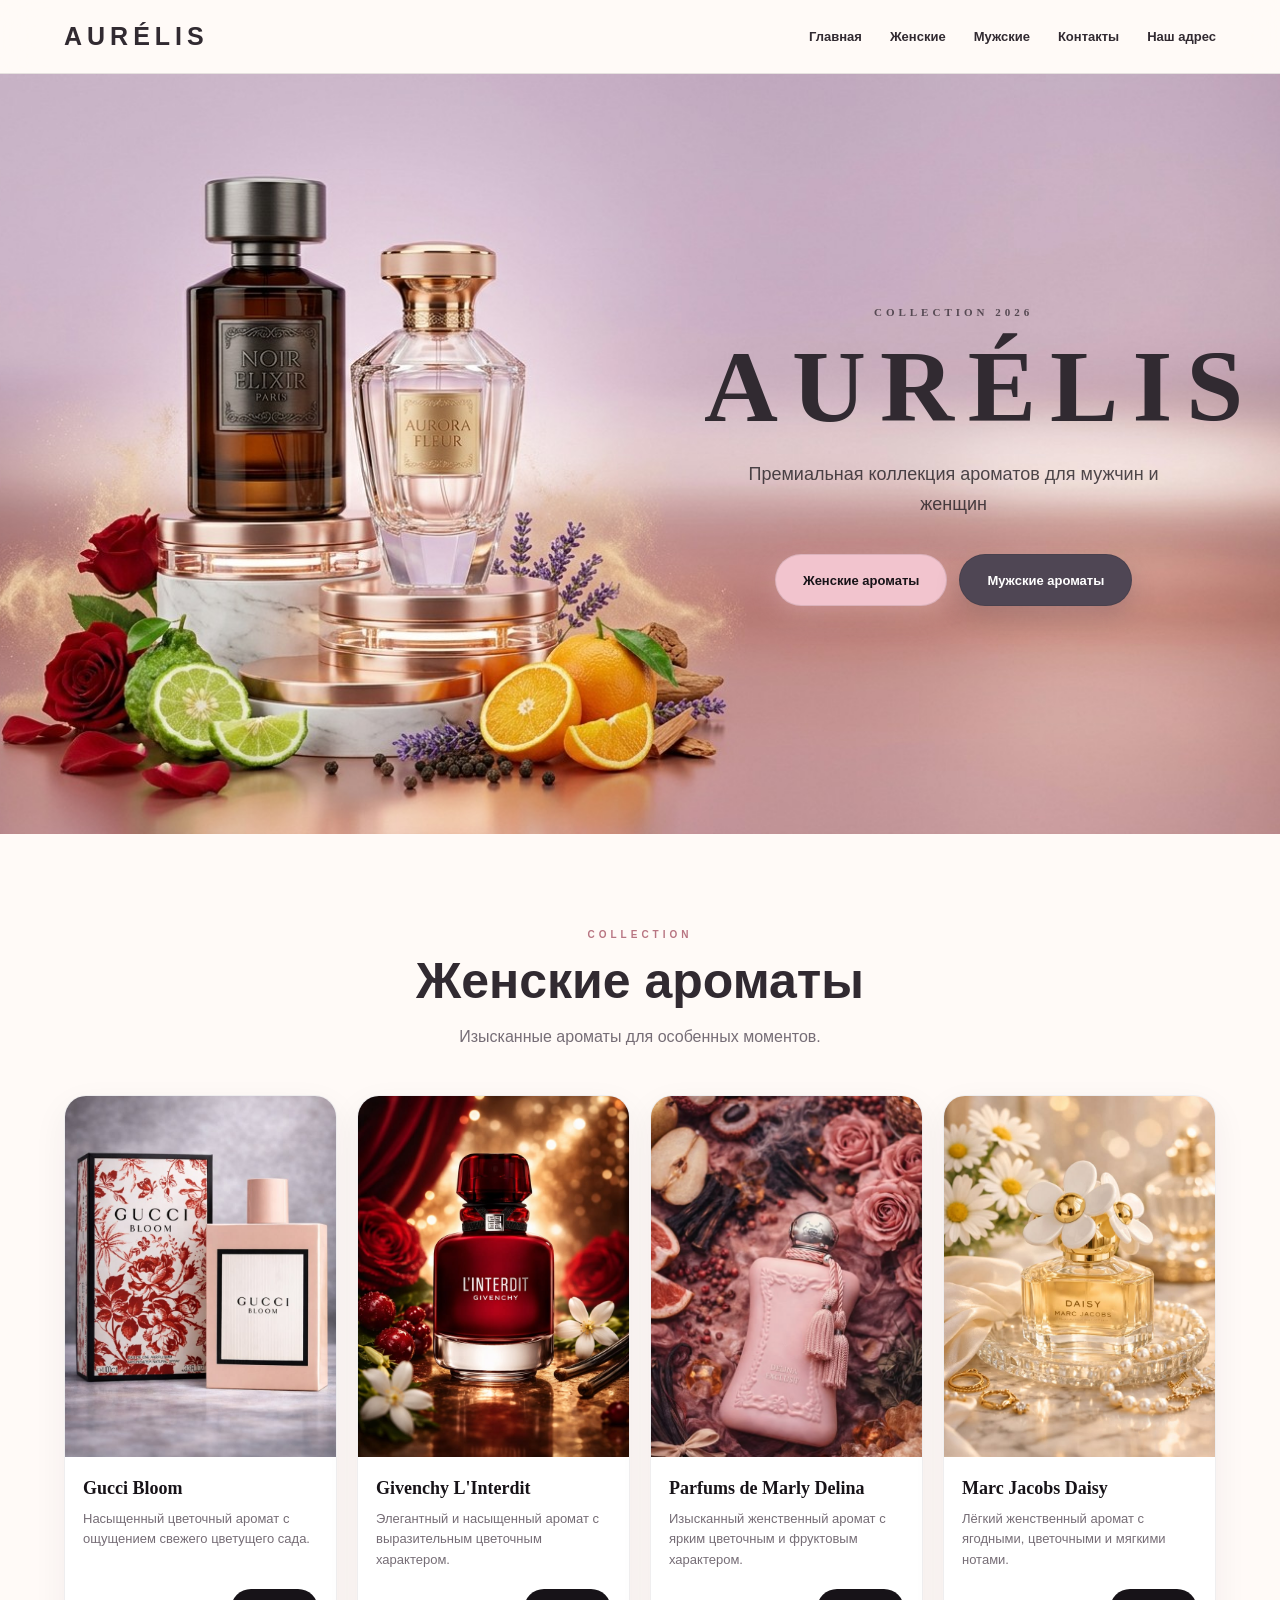
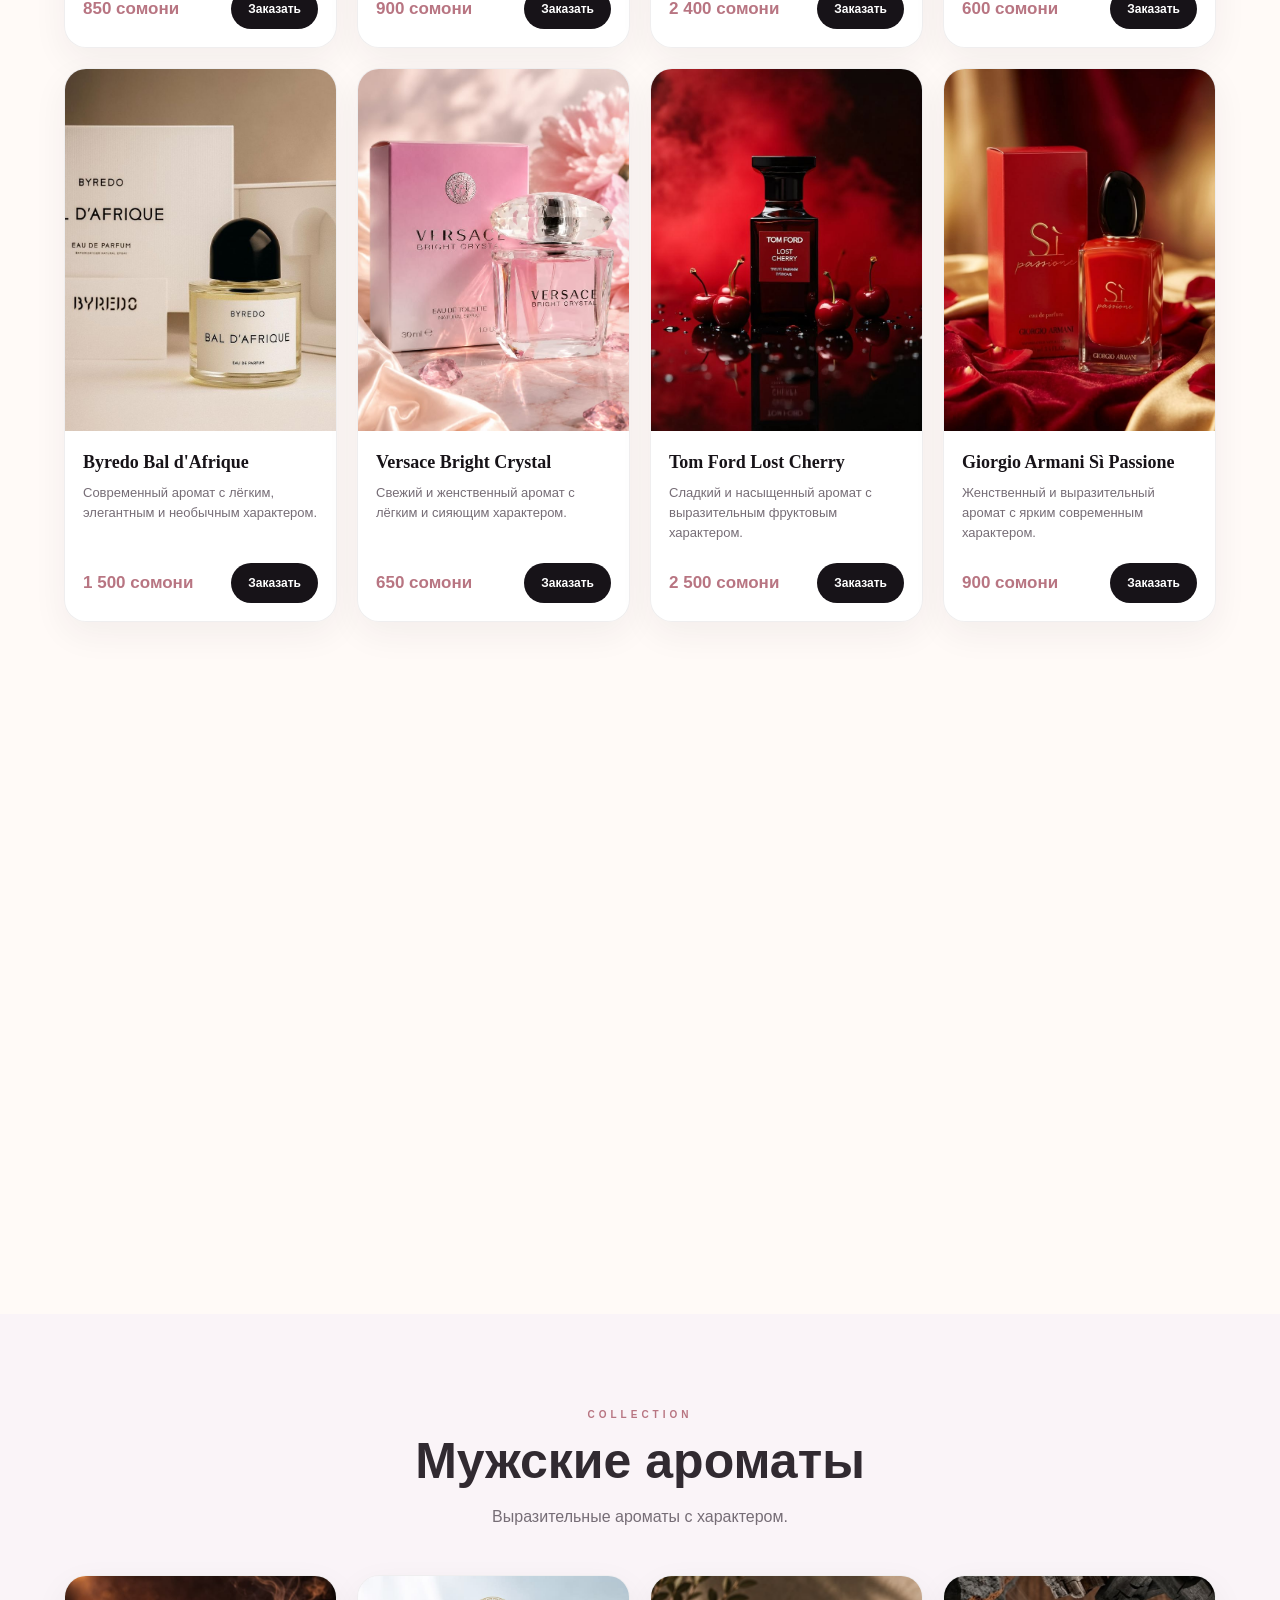
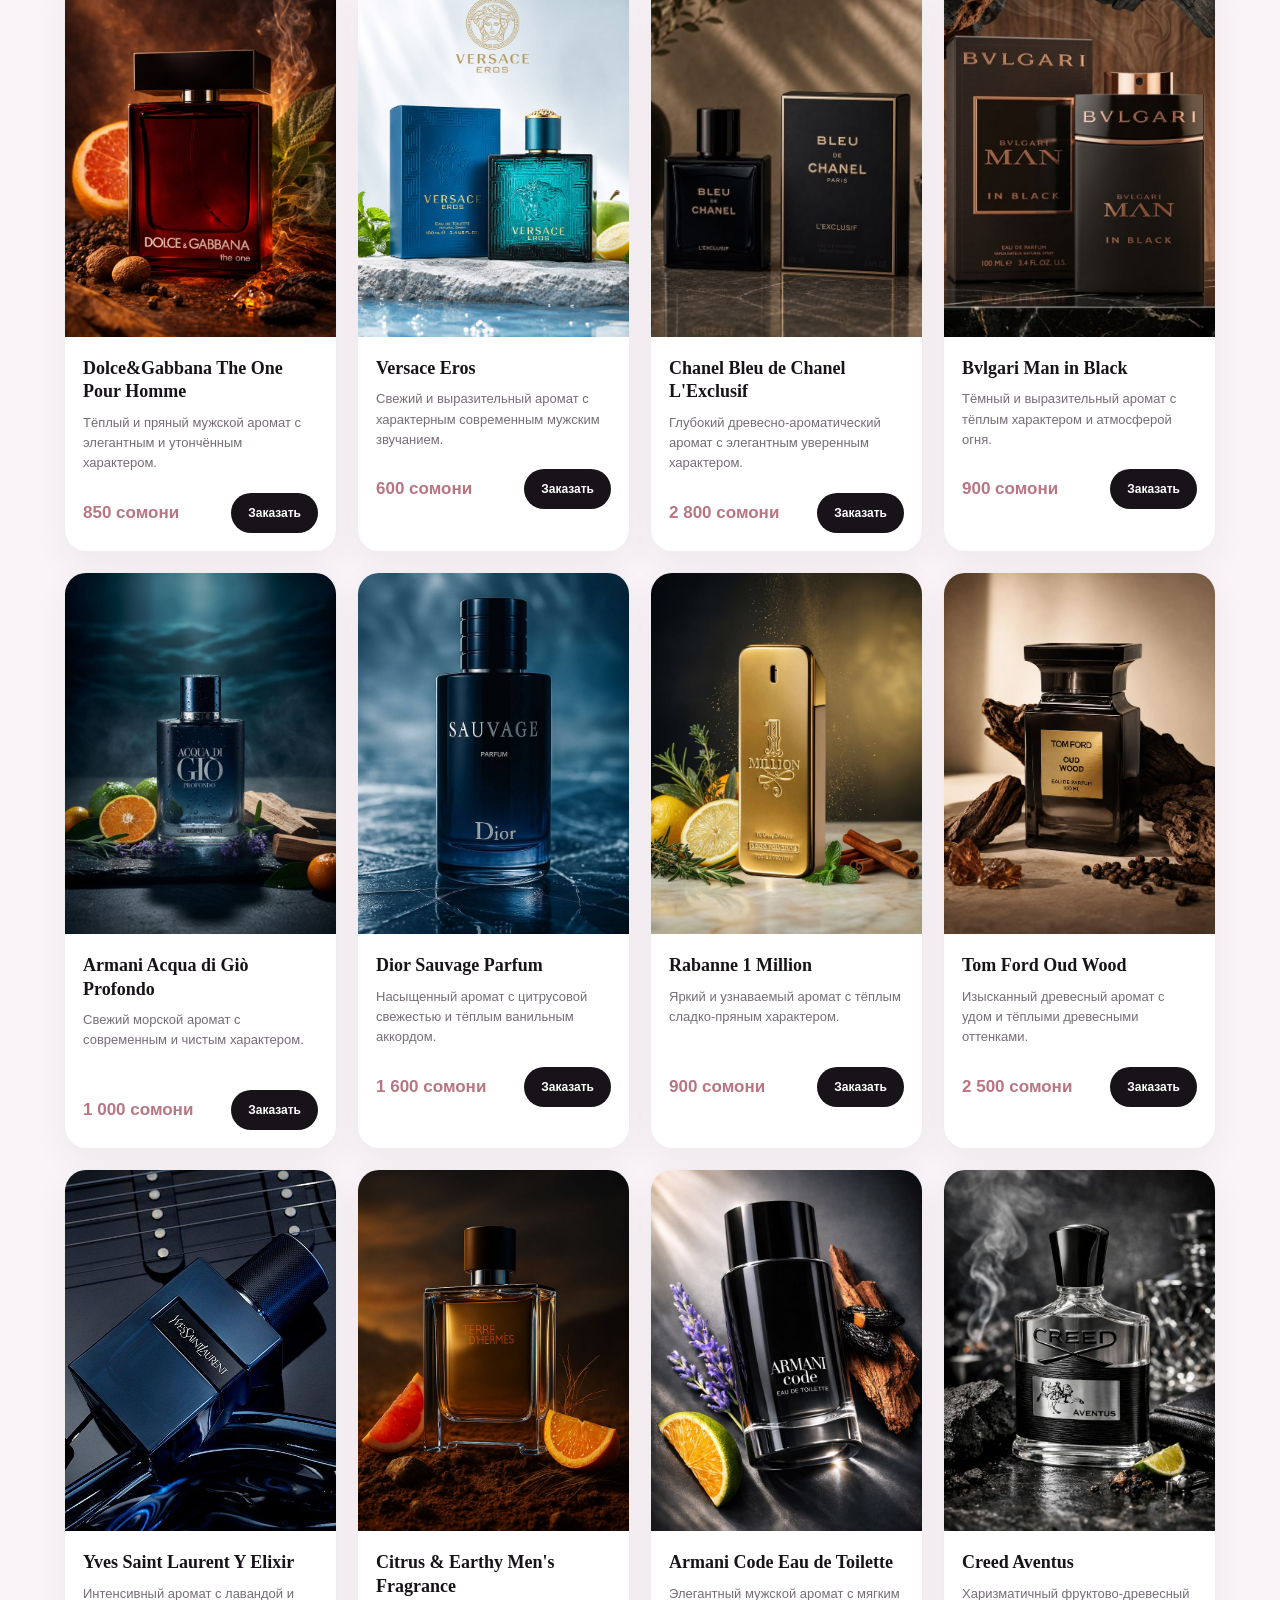
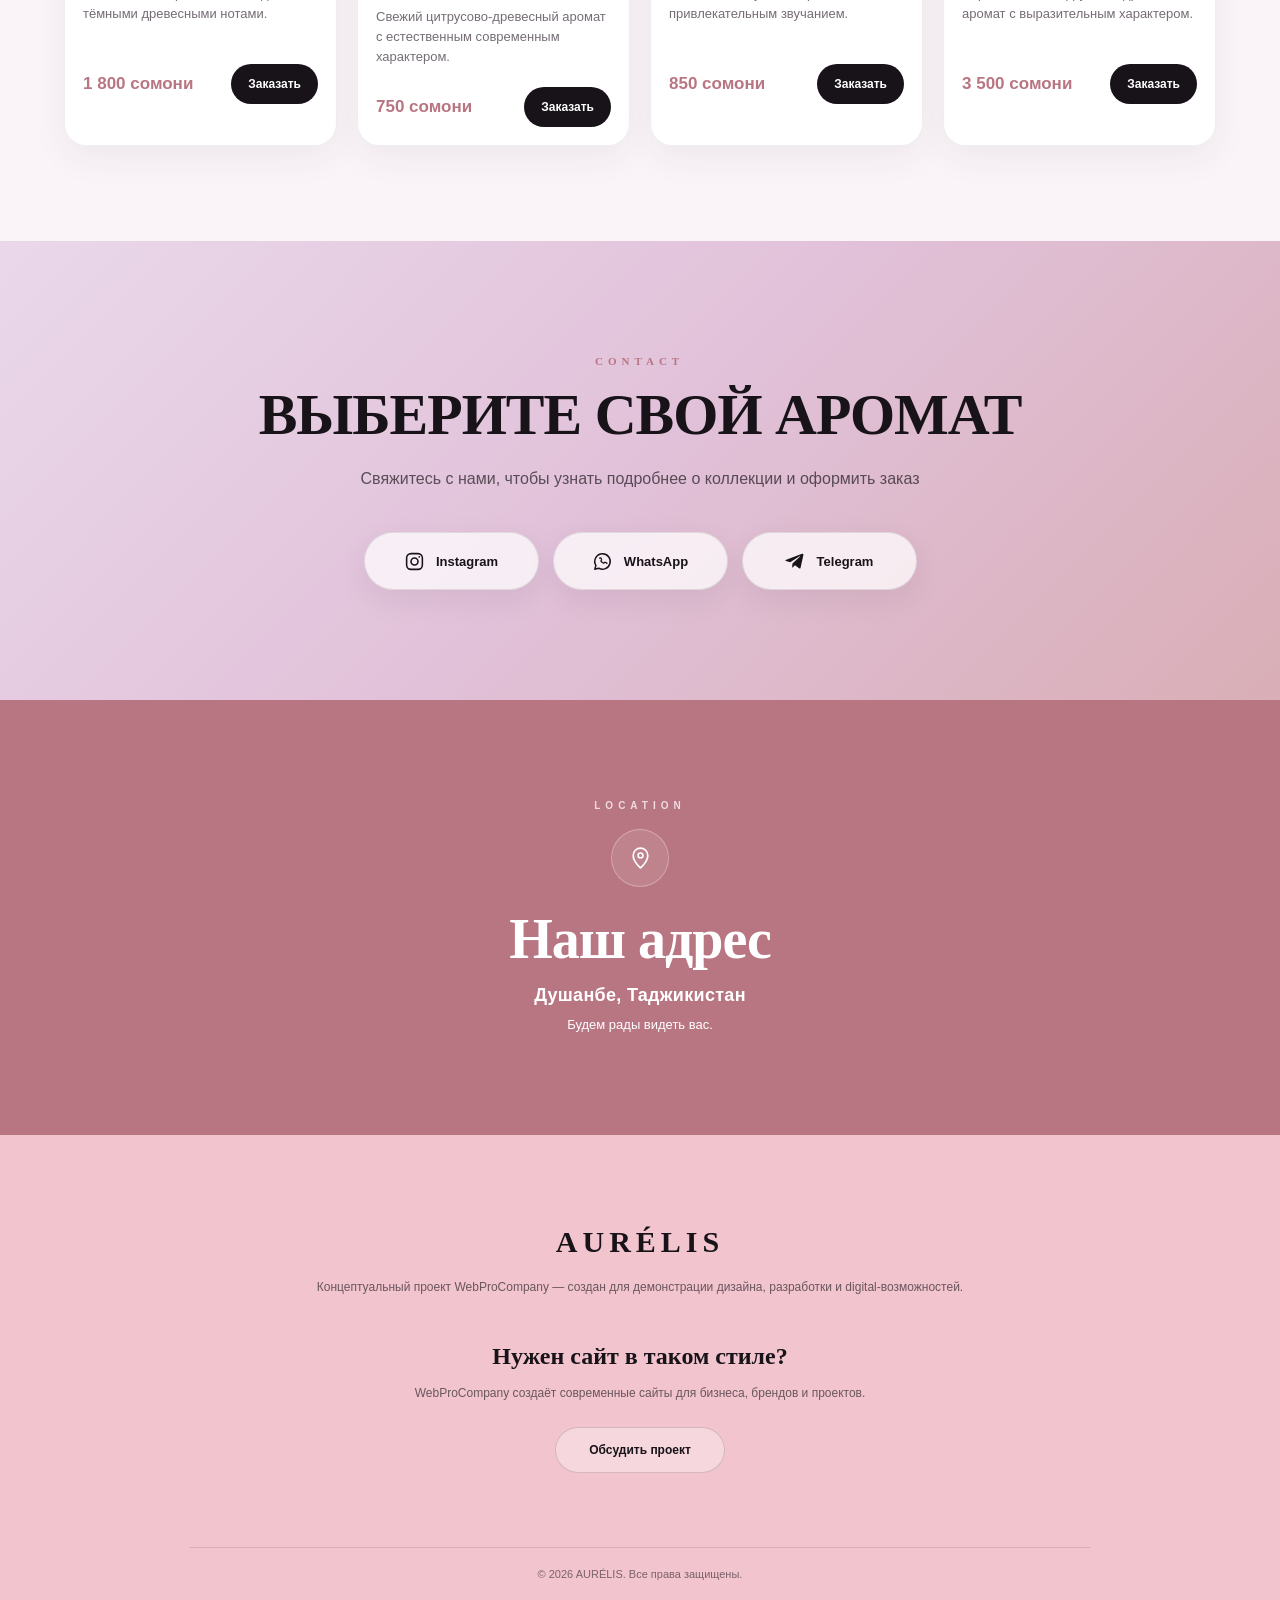
==== commit 1ab3d1dc: "Update index.html" ====
--- a/index.html
+++ b/index.html
@@ -83,7 +83,6 @@
   </nav>
 
 </header>
-```
 
   <!-- =========================
        MAIN
--- a/style.css
+++ b/style.css
@@ -2316,128 +2316,450 @@
       rgba(242, 196, 206, 0.55);
   }
 
+/* ==================================================
+   MOBILE HERO — FULLSCREEN IMAGE + GLASS CONTENT
+================================================== */
+
+@media (max-width: 700px) {
+
+  .hero {
+    position: relative;
+
+    min-height: 720px;
+
+    padding: 0;
+
+    display: flex;
+
+    align-items: center;
+    justify-content: center;
+
+    overflow: hidden;
+
+    background: #d9d9dc;
+  }
+
 
   /* ==================================================
-     MOBILE HERO
+     HERO IMAGE
   ================================================== */
 
-  .hero {
-    min-height:
-      auto;
-
-    padding:
-      0;
-
-    display:
-      flex;
-
-    flex-direction:
-      column;
-
-    align-items:
-      stretch;
-
-    background:
-      #ead8ea;
-  }
-
   .hero-image {
-    position:
-      relative;
-
-    inset:
-      auto;
-
-    width:
-      100%;
-
-    height:
-      420px;
-
-    order:
-      1;
-
-    opacity:
-      1;
+    position: absolute;
+
+    inset: 0;
+
+    width: 100%;
+    height: 100%;
+
+    z-index: 1;
+
+    opacity: 1;
 
     animation:
       heroMobileImageReveal
-      1s ease forwards;
-  }
-
-  .hero-image img {
-    width:
-      100%;
-
-    height:
-      100%;
-
-    object-fit:
-      cover;
-
-    object-position:
-      center center;
-  }
+      1.2s ease forwards;
+  }
+
+  .hero-image::after {
+    content: "";
+
+    position: absolute;
+
+    inset: 0;
+
+    background:
+      linear-gradient(
+        180deg,
+        rgba(45, 42, 48, 0.10) 0%,
+        rgba(45, 42, 48, 0.20) 48%,
+        rgba(45, 42, 48, 0.42) 100%
+      );
+
+    z-index: 2;
+
+    pointer-events: none;
+  }
+
+ .hero-image img {
+  width: 100%;
+  height: 100%;
+
+  max-width: none;
+
+  object-fit: cover;
+
+  object-position: center center;
+
+  transform:
+    scale(1.16);
+
+  filter:
+    grayscale(12%)
+    brightness(0.94);
+}
+
+
+  /* ==================================================
+     HERO IMAGE ANIMATION
+  ================================================== */
 
   @keyframes heroMobileImageReveal {
 
     from {
-      opacity:
-        0;
+      opacity: 0;
 
       transform:
-        scale(1.025);
+        scale(1.035);
     }
 
     to {
-      opacity:
-        1;
+      opacity: 1;
 
       transform:
         scale(1);
     }
   }
 
+
+  /* ==================================================
+     HERO CONTENT
+  ================================================== */
+
   .hero-content {
-    width:
-      100%;
-
-    margin:
-      0;
+    position: relative;
+
+    z-index: 10;
+
+    width: calc(100% - 32px);
+
+    max-width: 390px;
+
+    margin: 0;
 
     padding:
-      48px 18px 55px;
-
-    order:
-      2;
-
-    text-align:
-      center;
-
-    background:
-      #ead8ea;
-
-    opacity:
-      0;
+      30px 20px 28px;
+
+    text-align: center;
+
+    opacity: 0;
 
     transform:
-      translateY(22px);
+      translateY(24px);
 
     animation:
       heroMobileContentReveal
       0.9s ease
       0.25s
       forwards;
-  }
+
+    background:
+      rgba(255, 255, 255, 0.16);
+
+    border:
+      1px solid
+      rgba(255, 255, 255, 0.28);
+
+    border-radius:
+      28px;
+
+    backdrop-filter:
+      blur(18px);
+
+    -webkit-backdrop-filter:
+      blur(18px);
+
+    box-shadow:
+      0 20px 50px
+      rgba(20, 18, 24, 0.15);
+  }
+
+
+  /* ==================================================
+     CONTENT ANIMATION
+  ================================================== */
 
   @keyframes heroMobileContentReveal {
+
+    from {
+      opacity: 0;
+
+      transform:
+        translateY(24px);
+    }
+
+    to {
+      opacity: 1;
+
+      transform:
+        translateY(0);
+    }
+  }
+
+
+  /* ==================================================
+     HERO LABEL
+  ================================================== */
+
+  .hero-label {
+    display:
+      inline-block;
+
+    margin-bottom:
+      14px;
+
+    font-size:
+      9px;
+
+    font-weight:
+      700;
+
+    letter-spacing:
+      3px;
+
+    color:
+      rgba(255, 255, 255, 0.84);
+
+    opacity:
+      0;
+
+    transform:
+      translateY(12px);
+
+    animation:
+      heroMobileElementReveal
+      0.7s ease
+      0.45s
+      forwards;
+  }
+
+
+  /* ==================================================
+     HERO TITLE
+  ================================================== */
+
+  .hero-content h1 {
+    margin-bottom:
+      18px;
+
+    font-family:
+      Georgia,
+      "Times New Roman",
+      serif;
+
+    font-size:
+      clamp(43px, 12vw, 58px);
+
+    font-weight:
+      600;
+
+    line-height:
+      1;
+
+    letter-spacing:
+      7px;
+
+    color:
+      var(--white);
+
+    text-shadow:
+      0 4px 18px
+      rgba(0, 0, 0, 0.18);
+
+    opacity:
+      0;
+
+    transform:
+      translateY(14px);
+
+    animation:
+      heroMobileElementReveal
+      0.8s ease
+      0.58s
+      forwards;
+  }
+
+
+  /* ==================================================
+     HERO DESCRIPTION
+  ================================================== */
+
+  .hero-content p {
+    max-width:
+      290px;
+
+    margin:
+      0 auto 25px;
+
+    font-size:
+      14px;
+
+    line-height:
+      1.6;
+
+    color:
+      rgba(255, 255, 255, 0.88);
+
+    text-shadow:
+      0 2px 12px
+      rgba(0, 0, 0, 0.15);
+
+    opacity:
+      0;
+
+    transform:
+      translateY(14px);
+
+    animation:
+      heroMobileElementReveal
+      0.8s ease
+      0.72s
+      forwards;
+  }
+
+
+  /* ==================================================
+     CATEGORY LABEL
+  ================================================== */
+
+  .hero-actions::before {
+    content:
+      "ВЫБЕРИТЕ КАТЕГОРИЮ";
+
+    display:
+      block;
+
+    width:
+      100%;
+
+    margin-bottom:
+      12px;
+
+    font-size:
+      8px;
+
+    font-weight:
+      700;
+
+    letter-spacing:
+      2.5px;
+
+    color:
+      rgba(255, 255, 255, 0.72);
+  }
+
+
+  /* ==================================================
+     HERO ACTIONS
+  ================================================== */
+
+  .hero-actions {
+    width:
+      100%;
+
+    display:
+      flex;
+
+    flex-direction:
+      column;
+
+    align-items:
+      center;
+
+    gap:
+      9px;
+
+    opacity:
+      0;
+
+    transform:
+      translateY(14px);
+
+    animation:
+      heroMobileButtonsReveal
+      0.8s ease
+      0.88s
+      forwards;
+  }
+
+
+  /* ==================================================
+     CATEGORY BUTTONS
+  ================================================== */
+
+  .category-button {
+    width:
+      100%;
+
+    min-height:
+      48px;
+
+    padding:
+      0 18px;
+
+    border:
+      1px solid
+      rgba(255, 255, 255, 0.32);
+
+    background:
+      rgba(255, 255, 255, 0.15);
+
+    color:
+      var(--white);
+
+    backdrop-filter:
+      blur(10px);
+
+    -webkit-backdrop-filter:
+      blur(10px);
+
+    box-shadow:
+      0 8px 24px
+      rgba(0, 0, 0, 0.10);
+  }
+
+  .women-button,
+  .men-button {
+    background:
+      rgba(255, 255, 255, 0.15);
+
+    color:
+      var(--white);
+
+    box-shadow:
+      0 8px 24px
+      rgba(0, 0, 0, 0.10);
+  }
+
+  .women-button:hover,
+  .men-button:hover {
+    background:
+      rgba(255, 255, 255, 0.24);
+
+    color:
+      var(--white);
+
+    transform:
+      translateY(-3px);
+
+    box-shadow:
+      0 14px 28px
+      rgba(0, 0, 0, 0.15);
+  }
+
+
+  /* ==================================================
+     MOBILE HERO ANIMATIONS
+  ================================================== */
+
+  @keyframes heroMobileElementReveal {
 
     from {
       opacity:
         0;
 
       transform:
-        translateY(22px);
+        translateY(14px);
     }
 
     to {
@@ -2449,71 +2771,71 @@
     }
   }
 
-  .hero-label {
-    margin-bottom:
-      13px;
-
-    font-size:
-      9px;
-
-    letter-spacing:
-      3px;
-  }
-
-  .hero-content h1 {
-    margin-bottom:
-      17px;
-
-    font-size:
-      48px;
-
-    letter-spacing:
-      6px;
-  }
-
-  .hero-content p {
-    max-width:
-      310px;
-
-    margin:
-      0 auto 25px;
-
-    font-size:
-      14px;
-
-    line-height:
-      1.55;
-  }
-
-  .hero-actions {
-    flex-direction:
-      column;
-
-    align-items:
-      center;
-
-    gap:
-      10px;
-
-    opacity:
-      1;
-
-    transform:
-      none;
-
-    animation:
-      none;
-  }
-
-  .category-button {
-    width:
-      min(320px, 100%);
-
-    min-height:
-      50px;
-  }
-
-
+  @keyframes heroMobileButtonsReveal {
+
+    from {
+      opacity:
+        0;
+
+      transform:
+        translateY(14px);
+    }
+
+    to {
+      opacity:
+        1;
+
+      transform:
+        translateY(0);
+    }
+  }
+
+
+  /* ==================================================
+     SMALL PHONES
+  ================================================== */
+
+  @media (max-width: 380px) {
+
+    .hero {
+      min-height:
+        680px;
+    }
+
+    .hero-content {
+      width:
+        calc(100% - 24px);
+
+      padding:
+        26px 15px 24px;
+
+      border-radius:
+        24px;
+    }
+
+    .hero-content h1 {
+      font-size:
+        42px;
+
+      letter-spacing:
+        6px;
+    }
+
+    .hero-content p {
+      font-size:
+        13px;
+    }
+
+    .category-button {
+      min-height:
+        46px;
+
+      font-size:
+        11px;
+    }
+  }
+}
+ 
   /* ==================================================
      CATALOG
   ================================================== */
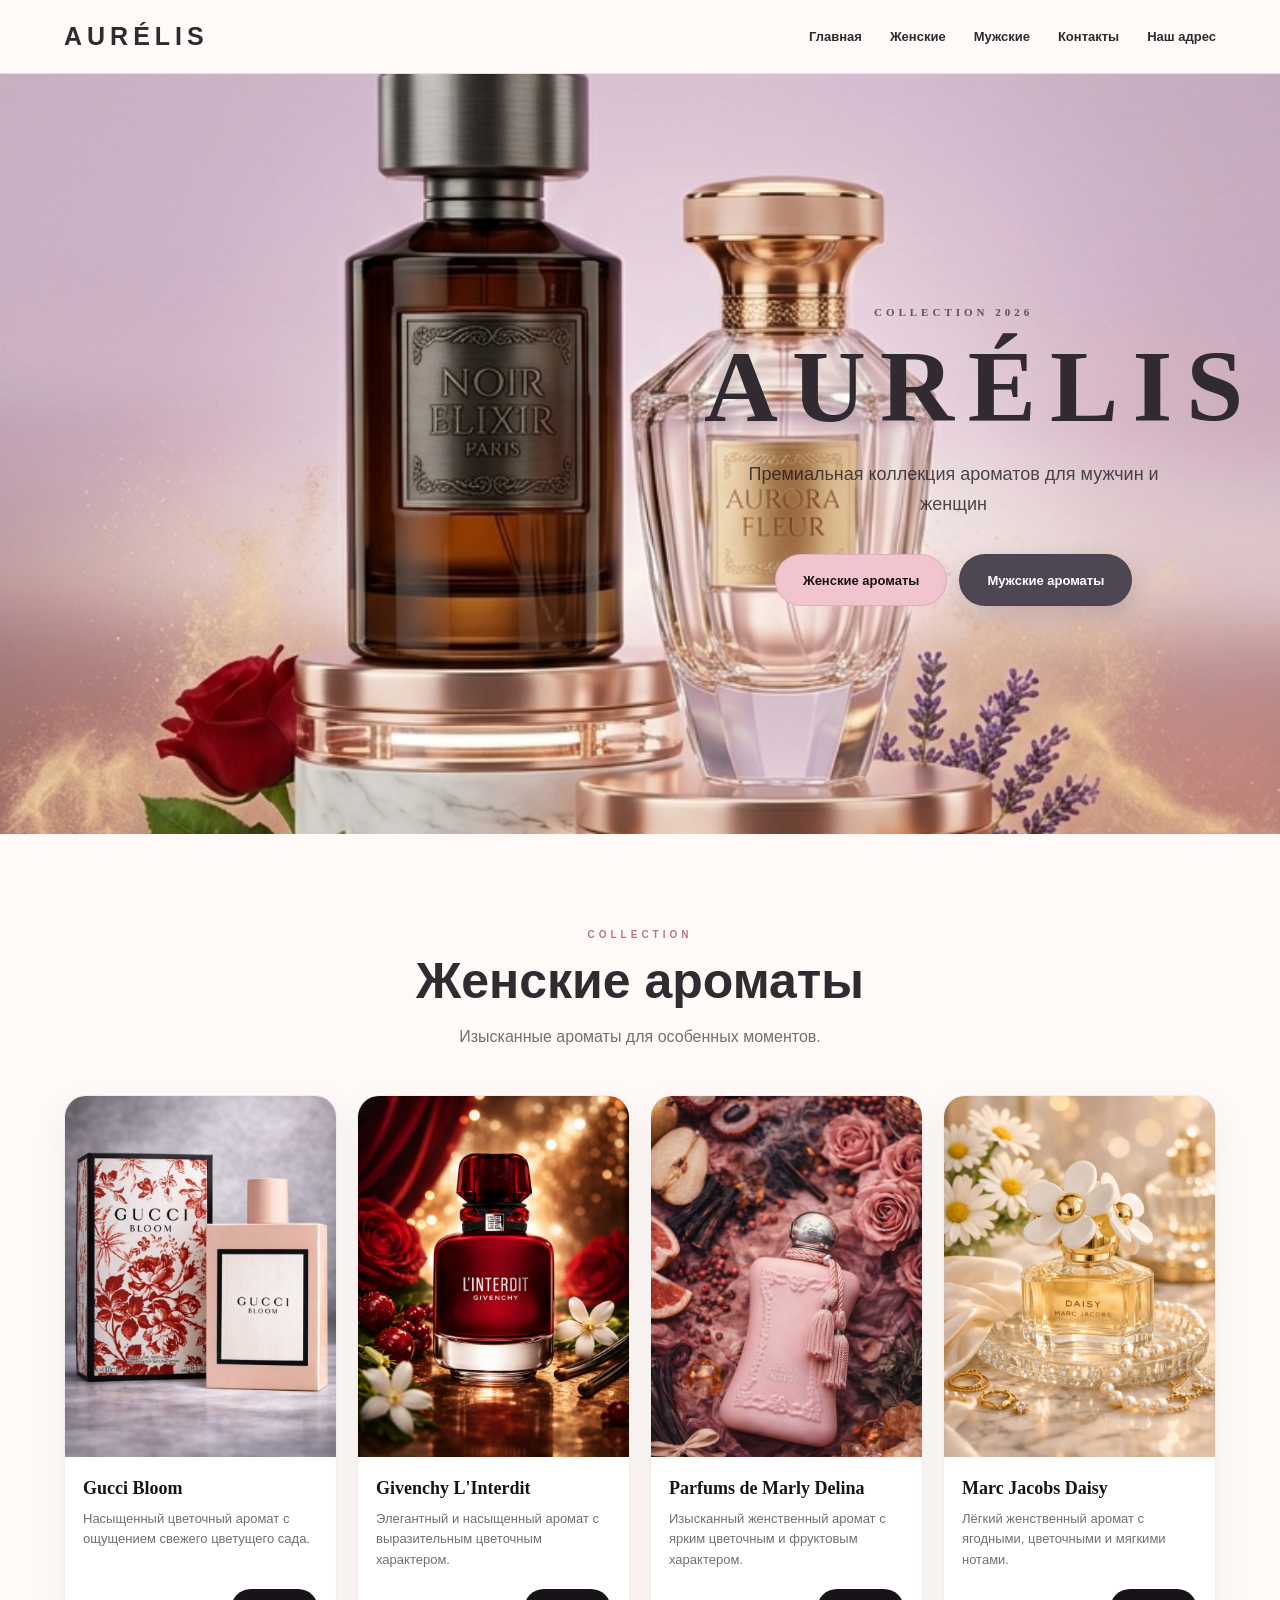
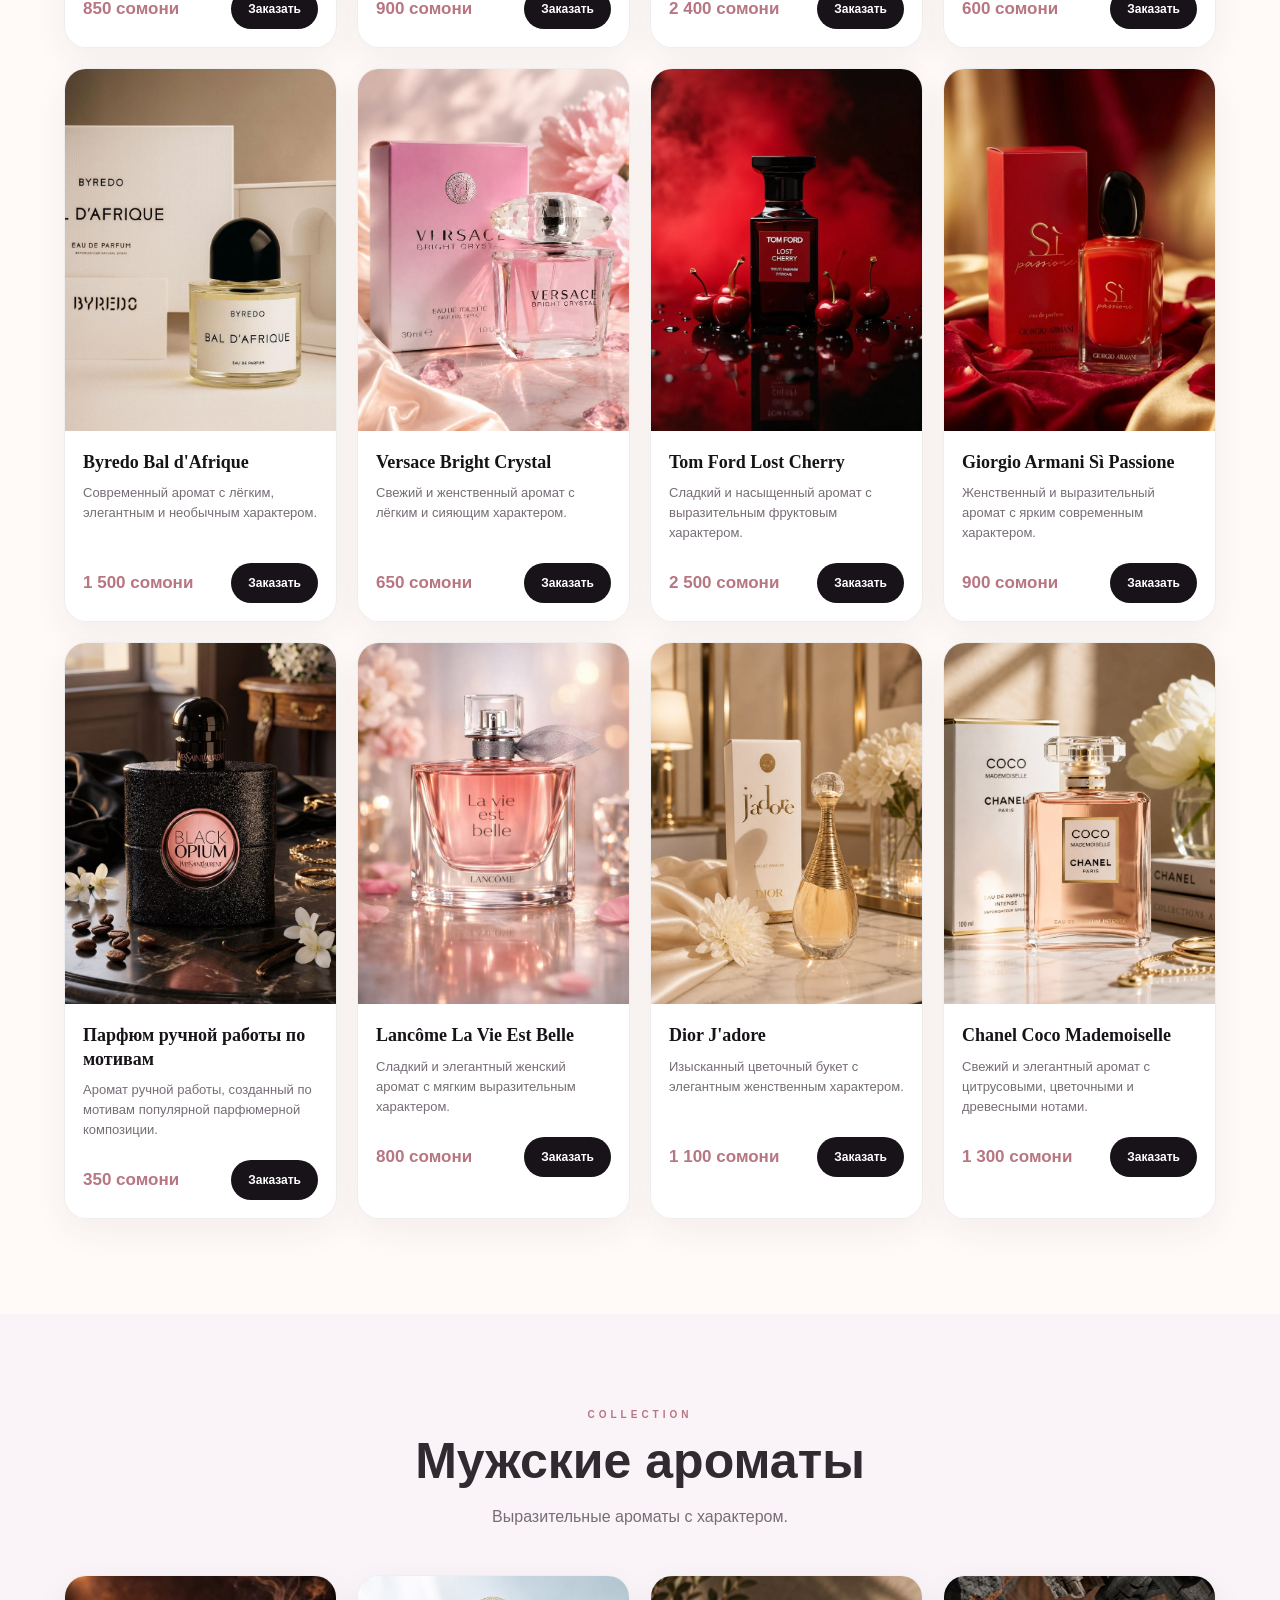
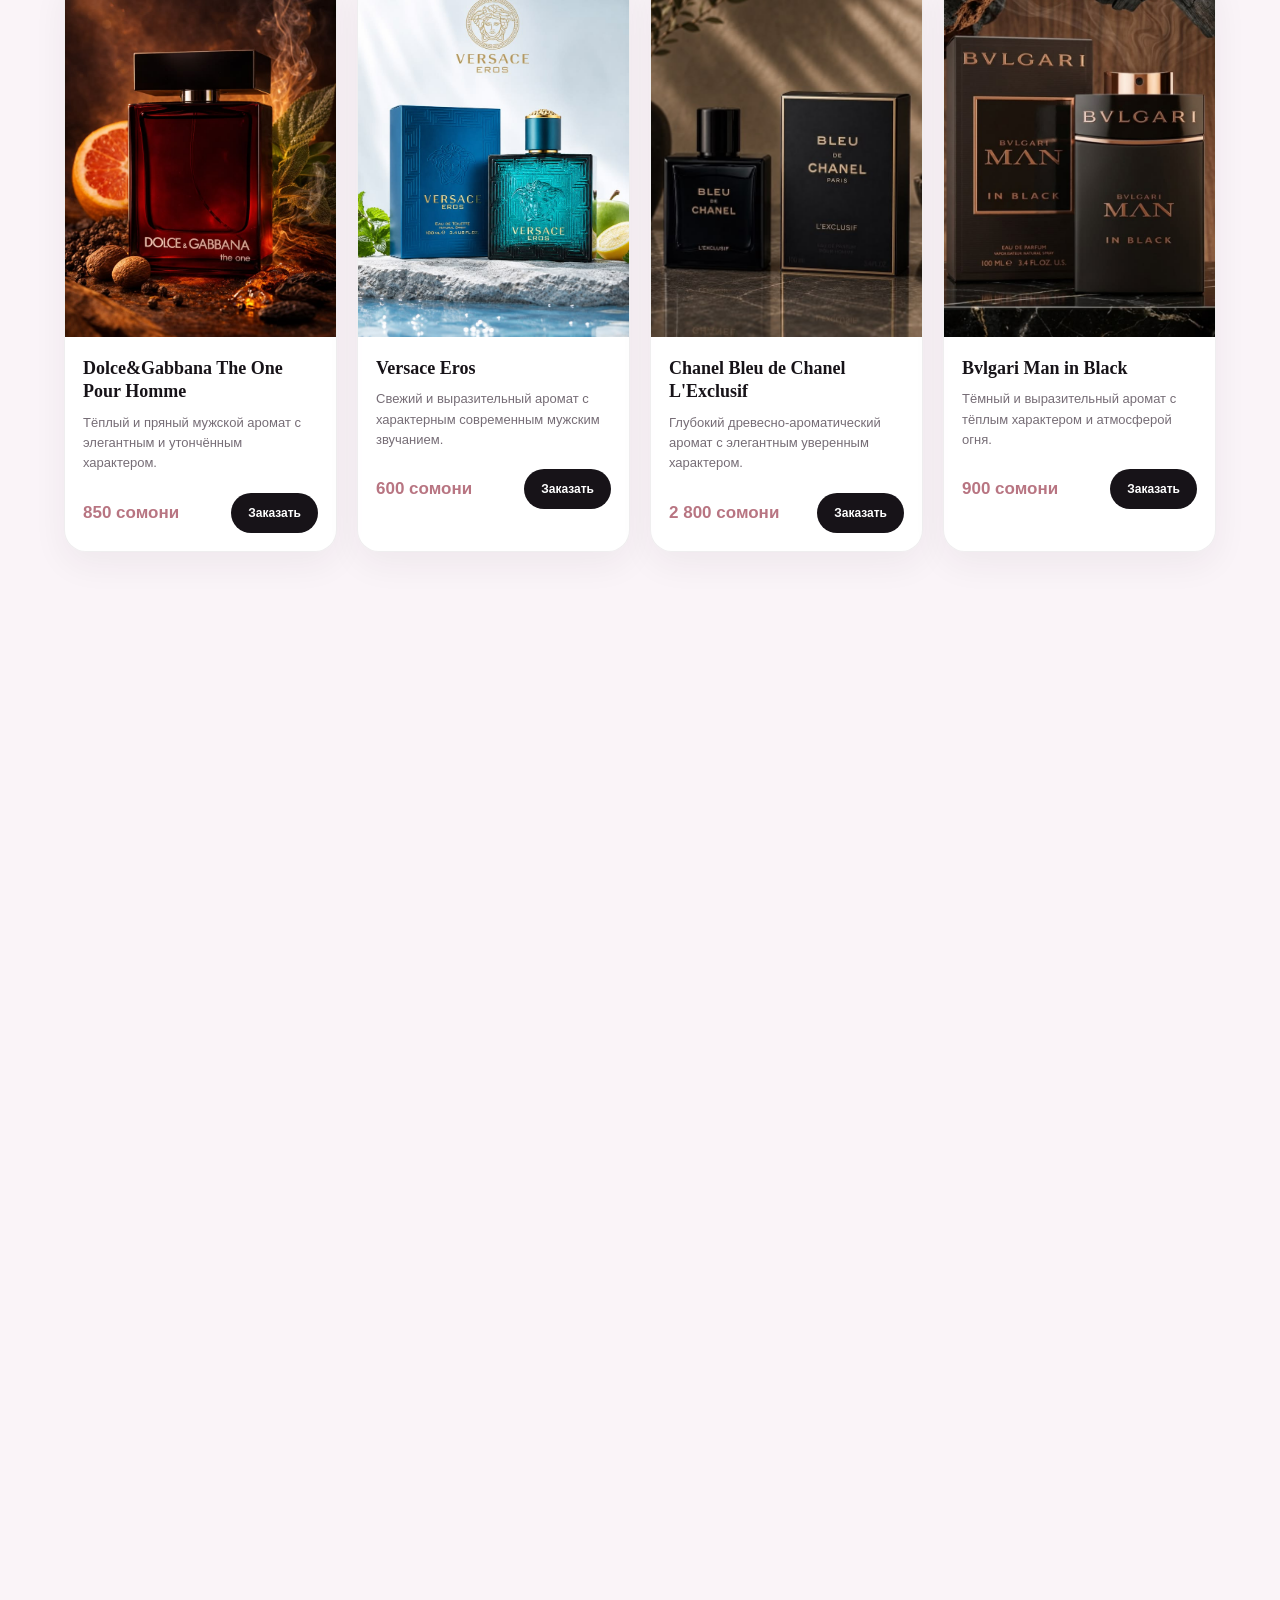
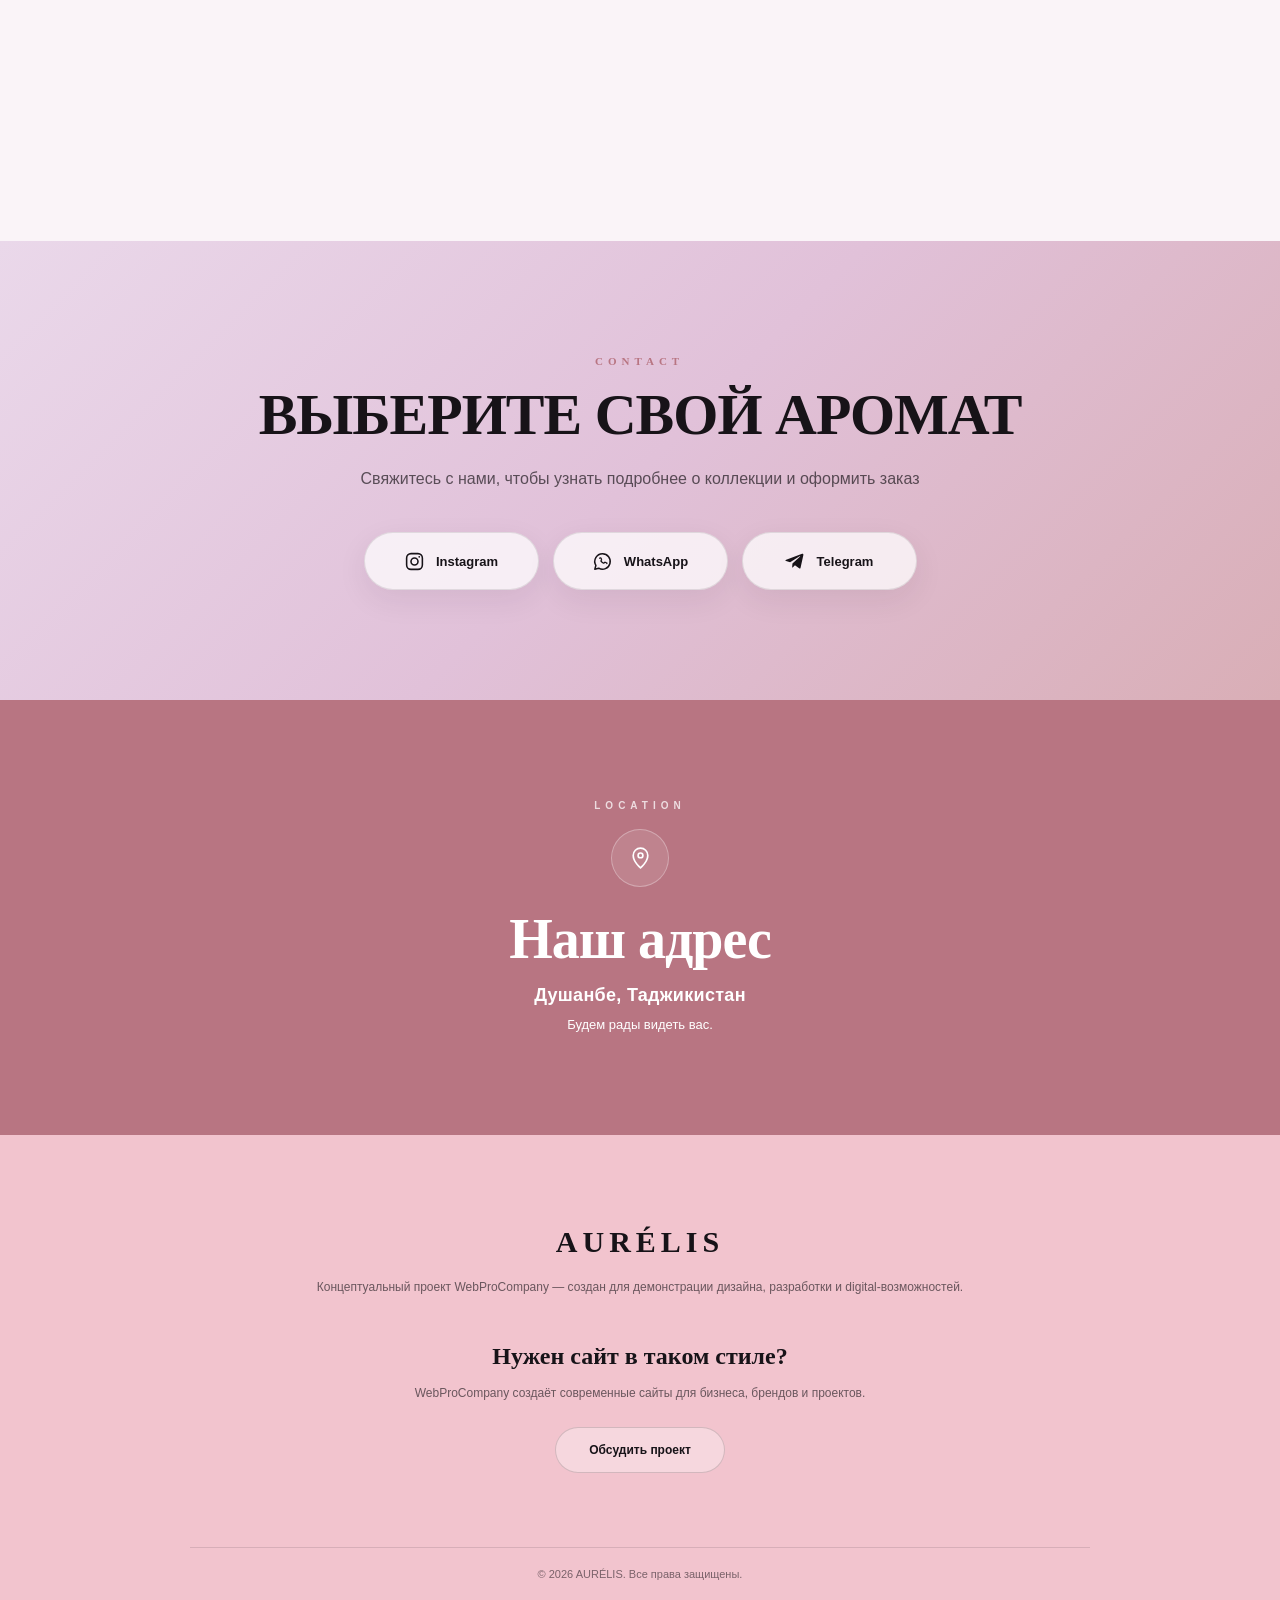
==== commit 869e9f01: "Update index.html" ====
--- a/index.html
+++ b/index.html
@@ -97,14 +97,23 @@
     <section class="hero" id="home">
 
       <!-- HERO IMAGE -->
-      <div class="hero-image">
-
-        <img
-          src="./hero.jpg"
-          alt="AURÉLIS — коллекция ароматов"
-        >
-
-      </div>
+    <div class="hero-image">
+
+  <picture>
+
+    <source
+      media="(max-width: 700px)"
+      srcset="./mobile.png"
+    >
+
+    <img
+      src="./hero.jpg"
+      alt="AURÉLIS — коллекция ароматов"
+    >
+
+  </picture>
+
+</div>
 
 
       <!-- HERO CONTENT -->
--- a/style.css
+++ b/style.css
@@ -2344,23 +2344,25 @@
      HERO IMAGE
   ================================================== */
 
-  .hero-image {
-    position: absolute;
-
-    inset: 0;
-
-    width: 100%;
-    height: 100%;
-
-    z-index: 1;
-
-    opacity: 1;
-
-    animation:
-      heroMobileImageReveal
-      1.2s ease forwards;
-  }
-
+ .hero-image {
+  position: absolute;
+
+  inset: 0;
+
+  width: 100%;
+  height: 100%;
+
+  z-index: 1;
+
+  opacity: 1;
+
+  overflow: hidden;
+
+  animation:
+    heroMobileImageReveal
+    1.2s ease forwards;
+}
+   
   .hero-image::after {
     content: "";
 
@@ -2380,8 +2382,7 @@
 
     pointer-events: none;
   }
-
- .hero-image img {
+.hero-image img {
   width: 100%;
   height: 100%;
 
@@ -2392,13 +2393,12 @@
   object-position: center center;
 
   transform:
-    scale(1.16);
+    scale(1.12);
 
   filter:
-    grayscale(12%)
-    brightness(0.94);
-}
-
+    none;
+    content: url("./mobile.png");
+}
 
   /* ==================================================
      HERO IMAGE ANIMATION
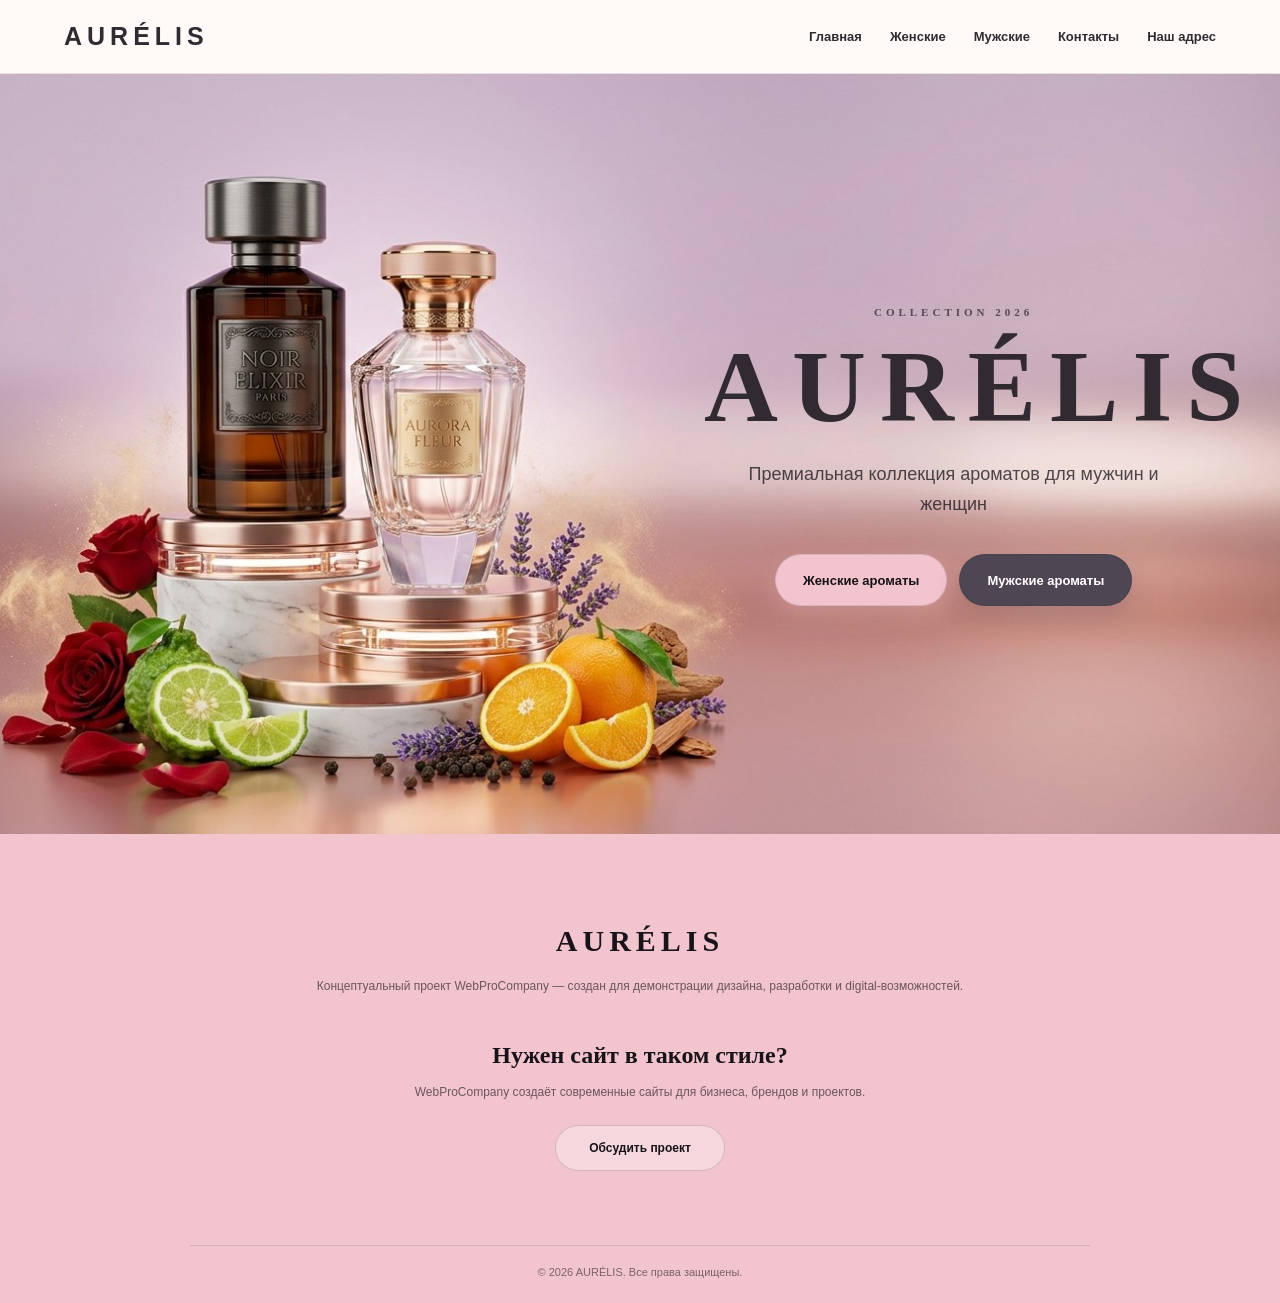
==== commit 7668a840: "Update index.html" ====
--- a/index.html
+++ b/index.html
@@ -1,8 +1,13 @@
 <!DOCTYPE html>
 <html lang="ru">
+
 <head>
   <meta charset="UTF-8">
-  <meta name="viewport" content="width=device-width, initial-scale=1.0">
+
+  <meta
+    name="viewport"
+    content="width=device-width, initial-scale=1.0"
+  >
 
   <meta
     name="description"
@@ -16,73 +21,91 @@
 
 <body>
 
-<!-- =========================
-     HEADER
-========================== -->
-
-<header class="header">
-
-  <a href="#home" class="logo">
-    AURÉLIS
-  </a>
-
-
-  <!-- DESKTOP NAVIGATION -->
-
-  <nav class="navigation">
-    <a href="#home">Главная</a>
-    <a href="#women">Женские</a>
-    <a href="#men">Мужские</a>
-    <a href="#contacts">Контакты</a>
-    <a href="#address">Наш адрес</a>
-  </nav>
-
-
-  <!-- MOBILE MENU BUTTON -->
-
-  <button
-    class="mobile-menu-button"
-    id="mobile-menu-button"
-    type="button"
-    aria-label="Открыть меню"
-    aria-expanded="false"
-  >
-    <span></span>
-    <span></span>
-    <span></span>
-  </button>
-
-
-  <!-- MOBILE NAVIGATION -->
-
-  <nav
-    class="mobile-navigation"
-    id="mobile-navigation"
-  >
-
-    <a href="#home">
-      Главная
+  <!-- =========================
+       HEADER
+  ========================== -->
+
+  <header class="header">
+
+    <a href="./index.html" class="logo">
+      AURÉLIS
     </a>
 
-    <a href="#women">
-      Женские ароматы
-    </a>
-
-    <a href="#men">
-      Мужские ароматы
-    </a>
-
-    <a href="#contacts">
-      Контакты
-    </a>
-
-    <a href="#address">
-      Наш адрес
-    </a>
-
-  </nav>
-
-</header>
+    <!-- DESKTOP NAVIGATION -->
+
+    <nav class="navigation">
+
+      <a href="./index.html">
+        Главная
+      </a>
+
+      <a href="./women.html">
+        Женские
+      </a>
+
+      <a href="./men.html">
+        Мужские
+      </a>
+
+      <a href="./contacts.html">
+        Контакты
+      </a>
+
+      <a href="./contacts.html#address">
+        Наш адрес
+      </a>
+
+    </nav>
+
+
+    <!-- MOBILE MENU BUTTON -->
+
+    <button
+      class="mobile-menu-button"
+      id="mobile-menu-button"
+      type="button"
+      aria-label="Открыть меню"
+      aria-expanded="false"
+    >
+
+      <span></span>
+      <span></span>
+      <span></span>
+
+    </button>
+
+
+    <!-- MOBILE NAVIGATION -->
+
+    <nav
+      class="mobile-navigation"
+      id="mobile-navigation"
+    >
+
+      <a href="./index.html">
+        Главная
+      </a>
+
+      <a href="./women.html">
+        Женские ароматы
+      </a>
+
+      <a href="./men.html">
+        Мужские ароматы
+      </a>
+
+      <a href="./contacts.html">
+        Контакты
+      </a>
+
+      <a href="./contacts.html#address">
+        Наш адрес
+      </a>
+
+    </nav>
+
+  </header>
+
 
   <!-- =========================
        MAIN
@@ -94,29 +117,34 @@
          HERO
     ========================== -->
 
-    <section class="hero" id="home">
+    <section
+      class="hero"
+      id="home"
+    >
 
       <!-- HERO IMAGE -->
-    <div class="hero-image">
-
-  <picture>
-
-    <source
-      media="(max-width: 700px)"
-      srcset="./mobile.png"
-    >
-
-    <img
-      src="./hero.jpg"
-      alt="AURÉLIS — коллекция ароматов"
-    >
-
-  </picture>
-
-</div>
+
+      <div class="hero-image">
+
+        <picture>
+
+          <source
+            media="(max-width: 700px)"
+            srcset="./mobile.png"
+          >
+
+          <img
+            src="./hero.jpg"
+            alt="AURÉLIS — коллекция ароматов"
+          >
+
+        </picture>
+
+      </div>
 
 
       <!-- HERO CONTENT -->
+
       <div class="hero-content">
 
         <span class="hero-label">
@@ -132,17 +160,18 @@
           для мужчин и женщин
         </p>
 
+
         <div class="hero-actions">
 
           <a
-            href="#women"
+            href="./women.html"
             class="category-button women-button"
           >
             Женские ароматы
           </a>
 
           <a
-            href="#men"
+            href="./men.html"
             class="category-button men-button"
           >
             Мужские ароматы
@@ -154,502 +183,216 @@
 
     </section>
 
-
-    <!-- =========================
-         WOMEN
-    ========================== -->
-
-    <section
-      class="catalog women-section"
-      id="women"
-    >
-
-      <div class="section-heading">
-
-        <span>
-          COLLECTION
-        </span>
-
-        <h2>
-          Женские ароматы
-        </h2>
+  </main>
+
+
+  <!-- =========================
+       FOOTER
+  ========================== -->
+
+  <footer class="footer">
+
+    <div class="footer-inner">
+
+      <div class="footer-brand">
+
+        <a
+          href="./index.html"
+          class="footer-logo"
+        >
+          AURÉLIS
+        </a>
+
+        <p class="footer-project">
+          Концептуальный проект WebProCompany —
+          создан для демонстрации дизайна,
+          разработки и digital-возможностей.
+        </p>
+
+      </div>
+
+
+      <div class="footer-cta">
+
+        <h3>
+          Нужен сайт в таком стиле?
+        </h3>
 
         <p>
-          Изысканные ароматы для особенных моментов.
+          WebProCompany создаёт современные сайты
+          для бизнеса, брендов и проектов.
         </p>
 
+        <button
+          type="button"
+          class="footer-cta-button"
+          id="footer-contact-toggle"
+        >
+          Обсудить проект
+        </button>
+
+
+        <div
+          class="footer-social"
+          id="footer-social"
+        >
+
+          <!-- TELEGRAM -->
+
+          <a
+            href="https://t.me/"
+            target="_blank"
+            rel="noopener noreferrer"
+            class="footer-social-link"
+            aria-label="Telegram"
+          >
+
+            <svg
+              viewBox="0 0 24 24"
+              aria-hidden="true"
+            >
+
+              <path
+                d="M21 4.5
+                   17.8 19
+                   c-.24 1.02-.84 1.27-1.7.8
+                   l-4.72-3.48
+                   -2.28 2.2
+                   c-.25.25-.46.46-.94.46
+                   l.34-4.8
+                   8.75-7.9
+                   c.38-.34-.08-.53-.59-.19
+                   L5.85 12.98
+                   1.2 11.52
+                   c-1.01-.31-1.03-1.01.21-1.5
+                   L19.55 3.1
+                   c.85-.31 1.6.19 1.45 1.4Z"
+                fill="currentColor"
+              />
+
+            </svg>
+
+          </a>
+
+
+          <!-- INSTAGRAM -->
+
+          <a
+            href="https://instagram.com/WebProCompany"
+            target="_blank"
+            rel="noopener noreferrer"
+            class="footer-social-link"
+            aria-label="Instagram"
+          >
+
+            <svg
+              viewBox="0 0 24 24"
+              aria-hidden="true"
+            >
+
+              <rect
+                x="3"
+                y="3"
+                width="18"
+                height="18"
+                rx="5"
+                ry="5"
+                fill="none"
+                stroke="currentColor"
+                stroke-width="1.8"
+              />
+
+              <circle
+                cx="12"
+                cy="12"
+                r="4"
+                fill="none"
+                stroke="currentColor"
+                stroke-width="1.8"
+              />
+
+              <circle
+                cx="17.4"
+                cy="6.6"
+                r="1"
+                fill="currentColor"
+              />
+
+            </svg>
+
+          </a>
+
+
+          <!-- WHATSAPP -->
+
+          <a
+            href="https://wa.me/992974008118"
+            target="_blank"
+            rel="noopener noreferrer"
+            class="footer-social-link"
+            aria-label="WhatsApp"
+          >
+
+            <svg
+              viewBox="0 0 24 24"
+              aria-hidden="true"
+            >
+
+              <path
+                d="M12 3.2
+                   a8.8 8.8 0 0 0-7.57 13.3
+                   L3.2 20.8
+                   l4.43-1.17
+                   A8.8 8.8 0 1 0 12 3.2Z"
+                fill="none"
+                stroke="currentColor"
+                stroke-width="1.7"
+                stroke-linejoin="round"
+              />
+
+              <path
+                d="M8.7 8.2
+                   c.2-.4.4-.4.7-.4h.4
+                   c.2 0 .3.1.4.3
+                   l.7 1.7
+                   c.1.2.1.4-.1.6
+                   l-.5.6
+                   c-.2.2-.2.3 0 .6
+                   .7 1.1 1.6 1.8 2.8 2.3
+                   .3.1.4.1.6-.1
+                   l.7-.8
+                   c.2-.2.4-.2.7-.1
+                   l1.6.8
+                   c.3.1.4.3.3.6.2"
+                fill="none"
+                stroke="currentColor"
+                stroke-width="1.5"
+                stroke-linecap="round"
+                stroke-linejoin="round"
+              />
+
+            </svg>
+
+          </a>
+
+        </div>
+
       </div>
 
-      <div
-        class="products-grid"
-        id="women-products"
-      ></div>
-
-    </section>
-
-
-    <!-- =========================
-         MEN
-    ========================== -->
-
-    <section
-      class="catalog men-section"
-      id="men"
-    >
-
-      <div class="section-heading">
-
-        <span>
-          COLLECTION
-        </span>
-
-        <h2>
-          Мужские ароматы
-        </h2>
-
-        <p>
-          Выразительные ароматы с характером.
-        </p>
-
-      </div>
-
-      <div
-        class="products-grid"
-        id="men-products"
-      ></div>
-
-    </section>
-
-
-   <!-- =========================
-     CONTACTS
-========================== -->
-
-<section
-  class="contacts"
-  id="contacts"
->
-
-  <div class="contacts-inner">
-
-    <span class="contacts-label">
-      CONTACT
-    </span>
-
-    <h2>
-      ВЫБЕРИТЕ СВОЙ АРОМАТ
-    </h2>
-
-    <p class="contacts-description">
-    Свяжитесь с нами, чтобы узнать подробнее о коллекции и оформить заказ
-    </p>
-
-    <div class="contact-buttons">
-
-      <!-- INSTAGRAM -->
-
-      <a
-        href="https://instagram.com/WebProCompany"
-        target="_blank"
-        rel="noopener noreferrer"
-        class="contact-button instagram-button"
-      >
-
-        <svg
-          class="contact-icon"
-          viewBox="0 0 24 24"
-          aria-hidden="true"
-        >
-          <rect
-            x="3"
-            y="3"
-            width="18"
-            height="18"
-            rx="5"
-            ry="5"
-            fill="none"
-            stroke="currentColor"
-            stroke-width="1.8"
-          />
-
-          <circle
-            cx="12"
-            cy="12"
-            r="4"
-            fill="none"
-            stroke="currentColor"
-            stroke-width="1.8"
-          />
-
-          <circle
-            cx="17.4"
-            cy="6.6"
-            r="1"
-            fill="currentColor"
-          />
-        </svg>
-
-        <span>Instagram</span>
-
-      </a>
-
-
-      <!-- WHATSAPP -->
-
-      <a
-        href="https://wa.me/992974008118"
-        target="_blank"
-        rel="noopener noreferrer"
-        class="contact-button whatsapp-button"
-      >
-
-        <svg
-          class="contact-icon"
-          viewBox="0 0 24 24"
-          aria-hidden="true"
-        >
-          <path
-            d="M12 3.2
-               a8.8 8.8 0 0 0-7.57 13.3
-               L3.2 20.8
-               l4.43-1.17
-               A8.8 8.8 0 1 0 12 3.2Z"
-            fill="none"
-            stroke="currentColor"
-            stroke-width="1.7"
-            stroke-linejoin="round"
-          />
-
-          <path
-            d="M8.7 8.2
-               c.2-.4.4-.4.7-.4h.4
-               c.2 0 .3.1.4.3
-               l.7 1.7
-               c.1.2.1.4-.1.6
-               l-.5.6
-               c-.2.2-.2.3 0 .6
-               .7 1.1 1.6 1.8 2.8 2.3
-               .3.1.4.1.6-.1
-               l.7-.8
-               c.2-.2.4-.2.7-.1
-               l1.6.8
-               c.3.1.4.3.3.6.2"
-            fill="none"
-            stroke="currentColor"
-            stroke-width="1.5"
-            stroke-linecap="round"
-            stroke-linejoin="round"
-          />
-        </svg>
-
-        <span>WhatsApp</span>
-
-      </a>
-
-
-      <!-- TELEGRAM -->
-
-      <a
-        href="https://t.me/"
-        target="_blank"
-        rel="noopener noreferrer"
-        class="contact-button telegram-button"
-      >
-
-        <svg
-          class="contact-icon"
-          viewBox="0 0 24 24"
-          aria-hidden="true"
-        >
-          <path
-            d="M21 4.5
-               17.8 19
-               c-.24 1.02-.84 1.27-1.7.8
-               l-4.72-3.48
-               -2.28 2.2
-               c-.25.25-.46.46-.94.46
-               l.34-4.8
-               8.75-7.9
-               c.38-.34-.08-.53-.59-.19
-               L5.85 12.98
-               1.2 11.52
-               c-1.01-.31-1.03-1.01.21-1.5
-               L19.55 3.1
-               c.85-.31 1.6.19 1.45 1.4Z"
-            fill="currentColor"
-          />
-        </svg>
-
-        <span>Telegram</span>
-
-      </a>
-
     </div>
 
-  </div>
-
-</section>
-    
-<!-- =========================
-     ADDRESS
-========================== -->
-
-<section
-  class="address"
-  id="address"
->
-
-  <div class="address-inner">
-
-    <span class="address-label">
-      LOCATION
-    </span>
-
-    <div class="address-icon" aria-hidden="true">
-
-      <svg
-        viewBox="0 0 24 24"
-        xmlns="http://www.w3.org/2000/svg"
-      >
-        <path
-          d="M12 21s7-6.1 7-12a7 7 0 1 0-14 0c0 5.9 7 12 7 12Z"
-          fill="none"
-          stroke="currentColor"
-          stroke-width="1.6"
-        />
-
-        <circle
-          cx="12"
-          cy="9"
-          r="2.3"
-          fill="none"
-          stroke="currentColor"
-          stroke-width="1.6"
-        />
-      </svg>
+
+    <div class="footer-bottom">
+
+      <p>
+        © 2026 AURÉLIS. Все права защищены.
+      </p>
 
     </div>
 
-    <h2>
-      Наш адрес
-    </h2>
-
-    <p class="address-city">
-      Душанбе, Таджикистан
-    </p>
-
-    <p class="address-note">
-      Будем рады видеть вас.
-    </p>
-
-  </div>
-
-</section>
-
-  </main>
-  
-<!-- =========================
-     FOOTER
-========================== -->
-
-<footer class="footer">
-
-  <div class="footer-inner">
-
-    <!-- BRAND -->
-
-    <div class="footer-brand">
-
-      <a
-        href="#home"
-        class="footer-logo"
-      >
-        AURÉLIS
-      </a>
-
-      <p class="footer-project">
-        Концептуальный проект WebProCompany —
-        создан для демонстрации дизайна,
-        разработки и digital-возможностей.
-      </p>
-
-    </div>
-
-
-    <!-- CTA -->
-
-    <div class="footer-cta">
-
-      <h3>
-        Нужен сайт в таком стиле?
-      </h3>
-
-      <p>
-        WebProCompany создаёт современные сайты
-        для бизнеса, брендов и проектов.
-      </p>
-
-      <button
-        type="button"
-        class="footer-cta-button"
-        id="footer-contact-toggle"
-      >
-        Обсудить проект
-      </button>
-
-
-      <!-- SOCIAL BUTTONS -->
-
-      <div
-        class="footer-social"
-        id="footer-social"
-      >
-
-        <!-- TELEGRAM -->
-
-        <a
-          href="https://t.me/"
-          target="_blank"
-          rel="noopener noreferrer"
-          class="footer-social-link"
-          aria-label="Telegram"
-        >
-          <svg
-            viewBox="0 0 24 24"
-            aria-hidden="true"
-          >
-            <path
-              d="M21 4.5
-                 17.8 19
-                 c-.24 1.02-.84 1.27-1.7.8
-                 l-4.72-3.48
-                 -2.28 2.2
-                 c-.25.25-.46.46-.94.46
-                 l.34-4.8
-                 8.75-7.9
-                 c.38-.34-.08-.53-.59-.19
-                 L5.85 12.98
-                 1.2 11.52
-                 c-1.01-.31-1.03-1.01.21-1.5
-                 L19.55 3.1
-                 c.85-.31 1.6.19 1.45 1.4Z"
-              fill="currentColor"
-            />
-          </svg>
-        </a>
-
-
-        <!-- INSTAGRAM -->
-
-        <a
-          href="https://instagram.com/WebProCompany"
-          target="_blank"
-          rel="noopener noreferrer"
-          class="footer-social-link"
-          aria-label="Instagram"
-        >
-          <svg
-            viewBox="0 0 24 24"
-            aria-hidden="true"
-          >
-            <rect
-              x="3"
-              y="3"
-              width="18"
-              height="18"
-              rx="5"
-              ry="5"
-              fill="none"
-              stroke="currentColor"
-              stroke-width="1.8"
-            />
-
-            <circle
-              cx="12"
-              cy="12"
-              r="4"
-              fill="none"
-              stroke="currentColor"
-              stroke-width="1.8"
-            />
-
-            <circle
-              cx="17.4"
-              cy="6.6"
-              r="1"
-              fill="currentColor"
-            />
-          </svg>
-        </a>
-
-
-        <!-- WHATSAPP -->
-
-        <a
-          href="https://wa.me/992974008118"
-          target="_blank"
-          rel="noopener noreferrer"
-          class="footer-social-link"
-          aria-label="WhatsApp"
-        >
-          <svg
-            viewBox="0 0 24 24"
-            aria-hidden="true"
-          >
-            <path
-              d="M12 3.2
-                 a8.8 8.8 0 0 0-7.57 13.3
-                 L3.2 20.8
-                 l4.43-1.17
-                 A8.8 8.8 0 1 0 12 3.2Z"
-              fill="none"
-              stroke="currentColor"
-              stroke-width="1.7"
-              stroke-linejoin="round"
-            />
-
-            <path
-              d="M8.7 8.2
-                 c.2-.4.4-.4.7-.4h.4
-                 c.2 0 .3.1.4.3
-                 l.7 1.7
-                 c.1.2.1.4-.1.6
-                 l-.5.6
-                 c-.2.2-.2.3 0 .6
-                 .7 1.1 1.6 1.8 2.8 2.3
-                 .3.1.4.1.6-.1
-                 l.7-.8
-                 c.2-.2.4-.2.7-.1
-                 l1.6.8
-                 c.3.1.4.3.3.6.2"
-              fill="none"
-              stroke="currentColor"
-              stroke-width="1.5"
-              stroke-linecap="round"
-              stroke-linejoin="round"
-            />
-          </svg>
-        </a>
-
-      </div>
-
-    </div>
-
-  </div>
-
-
-  <!-- COPYRIGHT -->
-
-  <div class="footer-bottom">
-
-    <p>
-      © 2026 AURÉLIS. Все права защищены.
-    </p>
-
-  </div>
-
-</footer>
-    
+  </footer>
+
+
   <!-- =========================
        JAVASCRIPT
   ========================== -->
@@ -657,4 +400,5 @@
   <script src="./script.js"></script>
 
 </body>
+
 </html>
--- a/style.css
+++ b/style.css
@@ -2,6 +2,7 @@
    AURÉLIS
    PREMIUM PERFUME WEBSITE
 ================================================== */
+
 
 /* ==================================================
    VARIABLES
@@ -159,7 +160,7 @@
 
 
 /* ==================================================
-   MOBILE MENU — HIDDEN ON DESKTOP
+   MOBILE MENU
 ================================================== */
 
 .mobile-menu-button,
@@ -198,6 +199,7 @@
   inset: 0;
 
   width: 100%;
+
   height: 100%;
 
   z-index: 1;
@@ -209,7 +211,16 @@
   opacity: 0;
 
   animation:
-    heroImageReveal 1.4s ease forwards;
+    heroImageReveal
+    1.4s ease
+    forwards;
+}
+
+.hero-image picture {
+  display: block;
+
+  width: 100%;
+  height: 100%;
 }
 
 .hero-image img {
@@ -282,11 +293,16 @@
     translateY(28px);
 
   animation:
-    heroContentReveal 1s ease forwards;
-
-  animation-delay:
-    0.35s;
-}
+    heroContentReveal
+    1s ease
+    0.35s
+    forwards;
+}
+
+
+/* ==================================================
+   HERO CONTENT ANIMATION
+================================================== */
 
 @keyframes heroContentReveal {
 
@@ -332,10 +348,10 @@
   opacity: 0;
 
   animation:
-    heroElementReveal 0.8s ease forwards;
-
-  animation-delay:
-    0.55s;
+    heroElementReveal
+    0.8s ease
+    0.55s
+    forwards;
 }
 
 
@@ -363,10 +379,10 @@
   opacity: 0;
 
   animation:
-    heroElementReveal 0.9s ease forwards;
-
-  animation-delay:
-    0.7s;
+    heroElementReveal
+    0.9s ease
+    0.70s
+    forwards;
 }
 
 
@@ -395,10 +411,10 @@
   opacity: 0;
 
   animation:
-    heroElementReveal 0.8s ease forwards;
-
-  animation-delay:
-    0.85s;
+    heroElementReveal
+    0.8s ease
+    0.85s
+    forwards;
 }
 
 
@@ -443,10 +459,10 @@
     translateY(18px);
 
   animation:
-    heroButtonsReveal 0.8s ease forwards;
-
-  animation-delay:
-    1s;
+    heroButtonsReveal
+    0.8s ease
+    1s
+    forwards;
 }
 
 @keyframes heroButtonsReveal {
@@ -465,6 +481,11 @@
       translateY(0);
   }
 }
+
+
+/* ==================================================
+   CATEGORY BUTTON
+================================================== */
 
 .category-button {
   position: relative;
@@ -484,15 +505,20 @@
     1px solid
     rgba(23, 19, 24, 0.10);
 
-  border-radius: 50px;
-
-  cursor: pointer;
-
-  font-size: 13px;
-
-  font-weight: 700;
-
-  overflow: hidden;
+  border-radius:
+    50px;
+
+  cursor:
+    pointer;
+
+  font-size:
+    13px;
+
+  font-weight:
+    700;
+
+  overflow:
+    hidden;
 
   transition:
     transform 0.35s ease,
@@ -507,9 +533,11 @@
   position: absolute;
 
   top: 0;
+
   left: -120%;
 
   width: 80%;
+
   height: 100%;
 
   background:
@@ -528,8 +556,14 @@
 }
 
 .category-button:hover::before {
-  left: 140%;
-}
+  left:
+    140%;
+}
+
+
+/* ==================================================
+   WOMEN BUTTON
+================================================== */
 
 .women-button {
   background:
@@ -555,6 +589,11 @@
     0 18px 38px
     rgba(180, 117, 130, 0.25);
 }
+
+
+/* ==================================================
+   MEN BUTTON
+================================================== */
 
 .men-button {
   background:
@@ -613,31 +652,39 @@
 ================================================== */
 
 .section-heading {
-  max-width: 650px;
+  max-width:
+    650px;
 
   margin:
     0 auto 45px;
 
-  text-align: center;
+  text-align:
+    center;
 }
 
 .section-heading > span {
-  display: block;
-
-  margin-bottom: 12px;
-
-  font-size: 10px;
-
-  font-weight: 700;
-
-  letter-spacing: 4px;
+  display:
+    block;
+
+  margin-bottom:
+    12px;
+
+  font-size:
+    10px;
+
+  font-weight:
+    700;
+
+  letter-spacing:
+    4px;
 
   color:
     var(--rose);
 }
 
 .section-heading h2 {
-  margin-bottom: 14px;
+  margin-bottom:
+    14px;
 
   font-size:
     clamp(32px, 5vw, 50px);
@@ -647,7 +694,8 @@
   color:
     var(--muted);
 
-  line-height: 1.6;
+  line-height:
+    1.6;
 }
 
 
@@ -662,7 +710,8 @@
   margin:
     0 auto;
 
-  display: grid;
+  display:
+    grid;
 
   grid-template-columns:
     repeat(4, 1fr);
@@ -677,9 +726,11 @@
 ================================================== */
 
 .product-card {
-  position: relative;
-
-  overflow: hidden;
+  position:
+    relative;
+
+  overflow:
+    hidden;
 
   background:
     rgba(255, 255, 255, 0.92);
@@ -695,7 +746,8 @@
     0 12px 35px
     rgba(50, 30, 50, 0.06);
 
-  opacity: 0;
+  opacity:
+    0;
 
   transform:
     translateY(50px);
@@ -709,7 +761,8 @@
 }
 
 .product-card.show {
-  opacity: 1;
+  opacity:
+    1;
 
   transform:
     translateY(0);
@@ -733,51 +786,63 @@
 ================================================== */
 
 .product-card:nth-child(1) {
-  transition-delay: 0.05s;
+  transition-delay:
+    0.05s;
 }
 
 .product-card:nth-child(2) {
-  transition-delay: 0.10s;
+  transition-delay:
+    0.10s;
 }
 
 .product-card:nth-child(3) {
-  transition-delay: 0.15s;
+  transition-delay:
+    0.15s;
 }
 
 .product-card:nth-child(4) {
-  transition-delay: 0.20s;
+  transition-delay:
+    0.20s;
 }
 
 .product-card:nth-child(5) {
-  transition-delay: 0.25s;
+  transition-delay:
+    0.25s;
 }
 
 .product-card:nth-child(6) {
-  transition-delay: 0.30s;
+  transition-delay:
+    0.30s;
 }
 
 .product-card:nth-child(7) {
-  transition-delay: 0.35s;
+  transition-delay:
+    0.35s;
 }
 
 .product-card:nth-child(8) {
-  transition-delay: 0.40s;
+  transition-delay:
+    0.40s;
 }
 
 .product-card:nth-child(9) {
-  transition-delay: 0.45s;
+  transition-delay:
+    0.45s;
 }
 
 .product-card:nth-child(10) {
-  transition-delay: 0.50s;
+  transition-delay:
+    0.50s;
 }
 
 .product-card:nth-child(11) {
-  transition-delay: 0.55s;
+  transition-delay:
+    0.55s;
 }
 
 .product-card:nth-child(12) {
-  transition-delay: 0.60s;
+  transition-delay:
+    0.60s;
 }
 
 
@@ -786,14 +851,17 @@
 ================================================== */
 
 .product-image {
-  position: relative;
-
-  width: 100%;
+  position:
+    relative;
+
+  width:
+    100%;
 
   aspect-ratio:
     3 / 4;
 
-  overflow: hidden;
+  overflow:
+    hidden;
 
   background:
     linear-gradient(
@@ -804,11 +872,14 @@
 }
 
 .product-image::after {
-  content: "";
-
-  position: absolute;
-
-  inset: 0;
+  content:
+    "";
+
+  position:
+    absolute;
+
+  inset:
+    0;
 
   background:
     linear-gradient(
@@ -817,32 +888,42 @@
       rgba(30, 20, 30, 0.08)
     );
 
-  opacity: 0;
-
-  pointer-events: none;
+  opacity:
+    0;
+
+  pointer-events:
+    none;
 
   transition:
     opacity 0.45s ease;
 }
 
-.product-card:hover .product-image::after {
-  opacity: 1;
+.product-card:hover
+.product-image::after {
+  opacity:
+    1;
 }
 
 .product-image img {
-  display: block;
-
-  width: 100%;
-  height: 100%;
-
-  object-fit: cover;
+  display:
+    block;
+
+  width:
+    100%;
+
+  height:
+    100%;
+
+  object-fit:
+    cover;
 
   transition:
     transform 0.7s
-      cubic-bezier(0.22, 1, 0.36, 1);
-}
-
-.product-card:hover .product-image img {
+    cubic-bezier(0.22, 1, 0.36, 1);
+}
+
+.product-card:hover
+.product-image img {
   transform:
     scale(1.07);
 }
@@ -858,7 +939,8 @@
 }
 
 .product-name {
-  margin-bottom: 9px;
+  margin-bottom:
+    9px;
 
   font-family:
     Georgia,
@@ -901,13 +983,17 @@
 ================================================== */
 
 .product-bottom {
-  display: flex;
-
-  align-items: center;
-
-  justify-content: space-between;
-
-  gap: 12px;
+  display:
+    flex;
+
+  align-items:
+    center;
+
+  justify-content:
+    space-between;
+
+  gap:
+    12px;
 }
 
 .product-price {
@@ -930,11 +1016,14 @@
 ================================================== */
 
 .order-btn {
-  position: relative;
-
-  overflow: hidden;
-
-  border: none;
+  position:
+    relative;
+
+  overflow:
+    hidden;
+
+  border:
+    none;
 
   min-height:
     40px;
@@ -967,15 +1056,23 @@
 }
 
 .order-btn::before {
-  content: "";
-
-  position: absolute;
-
-  top: 0;
-  left: -120%;
-
-  width: 80%;
-  height: 100%;
+  content:
+    "";
+
+  position:
+    absolute;
+
+  top:
+    0;
+
+  left:
+    -120%;
+
+  width:
+    80%;
+
+  height:
+    100%;
 
   background:
     linear-gradient(
@@ -993,7 +1090,8 @@
 }
 
 .order-btn:hover::before {
-  left: 140%;
+  left:
+    140%;
 }
 
 .order-btn:hover {
@@ -1020,14 +1118,17 @@
 ================================================== */
 
 .contacts {
-  position: relative;
-
-  overflow: hidden;
+  position:
+    relative;
+
+  overflow:
+    hidden;
 
   padding:
     110px 5%;
 
-  text-align: center;
+  text-align:
+    center;
 
   background:
     linear-gradient(
@@ -1064,14 +1165,16 @@
 @keyframes contactsReveal {
 
   from {
-    opacity: 0;
+    opacity:
+      0;
 
     transform:
       translateY(45px);
   }
 
   to {
-    opacity: 1;
+    opacity:
+      1;
 
     transform:
       translateY(0);
@@ -1079,7 +1182,8 @@
 }
 
 .contacts-label {
-  display: inline-block;
+  display:
+    inline-block;
 
   margin-bottom:
     16px;
@@ -1221,7 +1325,8 @@
 }
 
 .contact-button {
-  position: relative;
+  position:
+    relative;
 
   min-width:
     175px;
@@ -1572,7 +1677,8 @@
     translateY(20px);
 }
 
-.address.address-visible h2 {
+.address.address-visible
+h2 {
   animation:
     addressTextReveal
     0.9s ease
@@ -1917,7 +2023,7 @@
 
 
 /* ==================================================
-   FOOTER SOCIAL TOGGLE
+   FOOTER SOCIAL
 ================================================== */
 
 .footer-social {
@@ -2019,6 +2125,11 @@
     0 10px 20px
     rgba(50, 30, 50, 0.12);
 }
+
+
+/* ==================================================
+   FOOTER BOTTOM
+================================================== */
 
 .footer-bottom {
   width:
@@ -2316,105 +2427,134 @@
       rgba(242, 196, 206, 0.55);
   }
 
-/* ==================================================
-   MOBILE HERO — FULLSCREEN IMAGE + GLASS CONTENT
-================================================== */
-
-@media (max-width: 700px) {
+
+  /* ==================================================
+     MOBILE HERO
+  ================================================== */
 
   .hero {
-    position: relative;
-
-    min-height: 720px;
-
-    padding: 0;
-
-    display: flex;
-
-    align-items: center;
-    justify-content: center;
-
-    overflow: hidden;
-
-    background: #d9d9dc;
+    position:
+      relative;
+
+    min-height:
+      900px;
+
+    padding:
+      0;
+
+    display:
+      flex;
+
+    align-items:
+      center;
+
+    justify-content:
+      center;
+
+    overflow:
+      hidden;
+
+    background:
+      #d9d9dc;
   }
 
 
   /* ==================================================
-     HERO IMAGE
+     MOBILE HERO IMAGE
   ================================================== */
 
- .hero-image {
-  position: absolute;
-
-  inset: 0;
-
-  width: 100%;
-  height: 100%;
-
-  z-index: 1;
-
-  opacity: 1;
-
-  overflow: hidden;
-
-  animation:
-    heroMobileImageReveal
-    1.2s ease forwards;
-}
-   
+  .hero-image {
+    position:
+      absolute;
+
+    inset:
+      0;
+
+    width:
+      100%;
+
+    height:
+      100%;
+
+    z-index:
+      1;
+
+    opacity:
+      1;
+
+    overflow:
+      hidden;
+
+    animation:
+      heroMobileImageReveal
+      1.2s ease
+      forwards;
+  }
+
+  .hero-image picture {
+    display:
+      block;
+
+    width:
+      100%;
+
+    height:
+      100%;
+  }
+
   .hero-image::after {
-    content: "";
-
-    position: absolute;
-
-    inset: 0;
+    content:
+      "";
+
+    position:
+      absolute;
+
+    inset:
+      0;
+
+    z-index:
+      2;
 
     background:
       linear-gradient(
         180deg,
-        rgba(45, 42, 48, 0.10) 0%,
-        rgba(45, 42, 48, 0.20) 48%,
+        rgba(45, 42, 48, 0.08) 0%,
+        rgba(45, 42, 48, 0.18) 45%,
         rgba(45, 42, 48, 0.42) 100%
       );
 
-    z-index: 2;
-
-    pointer-events: none;
-  }
-.hero-image img {
-  width: 100%;
-  height: 100%;
-
-  max-width: none;
-
-  object-fit: cover;
-
-  object-position: center center;
-
-  transform:
-    scale(1.12);
-
-  filter:
-    none;
-    content: url("./mobile.png");
-}
+    pointer-events:
+      none;
+  }
+
+  .hero-image img {
+    width: 100%;
+    height: 100%;
+    max-width: none;
+    object-fit: cover;
+    object-position: center 50%;
+    transform: scale(1.18);
+    filter: none;
+  }
+
 
   /* ==================================================
-     HERO IMAGE ANIMATION
+     MOBILE HERO IMAGE ANIMATION
   ================================================== */
 
   @keyframes heroMobileImageReveal {
 
     from {
-      opacity: 0;
+      opacity:
+        0;
 
       transform:
         scale(1.035);
     }
 
     to {
-      opacity: 1;
+      opacity:
+        1;
 
       transform:
         scale(1);
@@ -2423,82 +2563,108 @@
 
 
   /* ==================================================
-     HERO CONTENT
+     MOBILE HERO CONTENT
   ================================================== */
 
   .hero-content {
-    position: relative;
-
-    z-index: 10;
-
-    width: calc(100% - 32px);
-
-    max-width: 390px;
-
-    margin: 0;
-
+    position:
+      relative;
+
+    z-index:
+      10;
+
+    display:
+      flex;
+
+    flex-direction:
+      column;
+
+    align-items:
+      center;
+
+    justify-content:
+      center;
+
+    width:
+      calc(100% - 28px);
+
+    max-width:
+      390px;
+
+    margin:
+      0 auto;
+
+    /*
+      Ин қисми махсусан барои ҷойгиршавӣ аст.
+      Тамоми блок каме боло меояд.
+    */
     padding:
-      30px 20px 28px;
-
-    text-align: center;
-
-    opacity: 0;
+      22px 16px 26px;
+
+    text-align:
+      center;
+
+    background:
+      rgba(60, 56, 64, 0.24);
+
+    border:
+      1px solid
+      rgba(255, 255, 255, 0.22);
+
+    border-radius:
+      24px;
+
+    backdrop-filter:
+      blur(14px);
+
+    -webkit-backdrop-filter:
+      blur(14px);
+
+    box-shadow:
+      0 18px 40px
+      rgba(20, 18, 24, 0.16);
+
+    opacity:
+      0;
 
     transform:
-      translateY(24px);
+      translateY(-15px);
 
     animation:
       heroMobileContentReveal
       0.9s ease
       0.25s
       forwards;
-
-    background:
-      rgba(255, 255, 255, 0.16);
-
-    border:
-      1px solid
-      rgba(255, 255, 255, 0.28);
-
-    border-radius:
-      28px;
-
-    backdrop-filter:
-      blur(18px);
-
-    -webkit-backdrop-filter:
-      blur(18px);
-
-    box-shadow:
-      0 20px 50px
-      rgba(20, 18, 24, 0.15);
   }
 
 
   /* ==================================================
-     CONTENT ANIMATION
+     MOBILE HERO CONTENT ANIMATION
   ================================================== */
 
   @keyframes heroMobileContentReveal {
 
     from {
-      opacity: 0;
+      opacity:
+        0;
 
       transform:
-        translateY(24px);
+        translateY(10px);
     }
 
     to {
-      opacity: 1;
+      opacity:
+        1;
 
       transform:
-        translateY(0);
+        translateY(-15px);
     }
   }
 
 
   /* ==================================================
-     HERO LABEL
+     COLLECTION 2026
+     КАМЕ БОЛО
   ================================================== */
 
   .hero-label {
@@ -2506,7 +2672,7 @@
       inline-block;
 
     margin-bottom:
-      14px;
+      6px;
 
     font-size:
       9px;
@@ -2515,16 +2681,16 @@
       700;
 
     letter-spacing:
-      3px;
+      3.5px;
 
     color:
-      rgba(255, 255, 255, 0.84);
+      rgba(255, 255, 255, 0.82);
 
     opacity:
       0;
 
     transform:
-      translateY(12px);
+      translateY(-8px);
 
     animation:
       heroMobileElementReveal
@@ -2535,12 +2701,13 @@
 
 
   /* ==================================================
-     HERO TITLE
+     AURÉLIS
+     КАМЕ ПОЁН АЗ COLLECTION
   ================================================== */
 
   .hero-content h1 {
     margin-bottom:
-      18px;
+      22px;
 
     font-family:
       Georgia,
@@ -2548,10 +2715,10 @@
       serif;
 
     font-size:
-      clamp(43px, 12vw, 58px);
+      clamp(44px, 12vw, 58px);
 
     font-weight:
-      600;
+      500;
 
     line-height:
       1;
@@ -2560,17 +2727,17 @@
       7px;
 
     color:
-      var(--white);
+      #ffffff;
 
     text-shadow:
       0 4px 18px
-      rgba(0, 0, 0, 0.18);
+      rgba(0, 0, 0, 0.20);
 
     opacity:
       0;
 
     transform:
-      translateY(14px);
+      translateY(-4px);
 
     animation:
       heroMobileElementReveal
@@ -2581,34 +2748,56 @@
 
 
   /* ==================================================
-     HERO DESCRIPTION
+     DESCRIPTION
+     ПОЁНТАР АЗ AURÉLIS
   ================================================== */
 
   .hero-content p {
     max-width:
-      290px;
+      285px;
 
     margin:
-      0 auto 25px;
+      0 auto 18px;
+
+    padding:
+      0;
+
+    background:
+      transparent;
+
+    border:
+      none;
+
+    box-shadow:
+      none;
+
+    backdrop-filter:
+      none;
+
+    -webkit-backdrop-filter:
+      none;
 
     font-size:
-      14px;
+      13px;
 
     line-height:
-      1.6;
+      1.45;
+
+    text-align:
+      center;
 
     color:
-      rgba(255, 255, 255, 0.88);
+      rgba(255, 255, 255, 0.90);
 
     text-shadow:
-      0 2px 12px
-      rgba(0, 0, 0, 0.15);
+      0 2px 10px
+      rgba(0, 0, 0, 0.18);
 
     opacity:
       0;
 
     transform:
-      translateY(14px);
+      translateY(8px);
 
     animation:
       heroMobileElementReveal
@@ -2632,8 +2821,8 @@
     width:
       100%;
 
-    margin-bottom:
-      12px;
+    margin:
+      0 0 8px;
 
     font-size:
       8px;
@@ -2645,12 +2834,12 @@
       2.5px;
 
     color:
-      rgba(255, 255, 255, 0.72);
+      rgba(255, 255, 255, 0.70);
   }
 
 
   /* ==================================================
-     HERO ACTIONS
+     MOBILE HERO ACTIONS
   ================================================== */
 
   .hero-actions {
@@ -2667,89 +2856,87 @@
       center;
 
     gap:
-      9px;
+      8px;
 
     opacity:
-      0;
+      1;
 
     transform:
-      translateY(14px);
+      none;
 
     animation:
-      heroMobileButtonsReveal
-      0.8s ease
-      0.88s
-      forwards;
+      none;
   }
 
 
   /* ==================================================
-     CATEGORY BUTTONS
+     MOBILE CATEGORY BUTTONS
   ================================================== */
 
   .category-button {
     width:
-      100%;
+      min(290px, 100%);
 
     min-height:
-      48px;
+      45px;
 
     padding:
       0 18px;
 
     border:
       1px solid
-      rgba(255, 255, 255, 0.32);
+      rgba(255, 255, 255, 0.28);
+
+    border-radius:
+      50px;
 
     background:
-      rgba(255, 255, 255, 0.15);
+      rgba(255, 255, 255, 0.12);
 
     color:
-      var(--white);
+      #ffffff;
 
     backdrop-filter:
-      blur(10px);
+      blur(8px);
 
     -webkit-backdrop-filter:
-      blur(10px);
+      blur(8px);
 
     box-shadow:
-      0 8px 24px
+      0 7px 18px
       rgba(0, 0, 0, 0.10);
+
+    font-size:
+      11px;
+
+    font-weight:
+      700;
   }
 
   .women-button,
   .men-button {
     background:
-      rgba(255, 255, 255, 0.15);
+      rgba(255, 255, 255, 0.12);
 
     color:
-      var(--white);
-
-    box-shadow:
-      0 8px 24px
-      rgba(0, 0, 0, 0.10);
+      #ffffff;
   }
 
   .women-button:hover,
   .men-button:hover {
     background:
-      rgba(255, 255, 255, 0.24);
+      rgba(255, 255, 255, 0.20);
 
     color:
-      var(--white);
+      #ffffff;
 
     transform:
-      translateY(-3px);
-
-    box-shadow:
-      0 14px 28px
-      rgba(0, 0, 0, 0.15);
+      translateY(-2px);
   }
 
 
   /* ==================================================
-     MOBILE HERO ANIMATIONS
+     MOBILE HERO ELEMENT ANIMATION
   ================================================== */
 
   @keyframes heroMobileElementReveal {
@@ -2759,7 +2946,7 @@
         0;
 
       transform:
-        translateY(14px);
+        translateY(10px);
     }
 
     to {
@@ -2771,73 +2958,9 @@
     }
   }
 
-  @keyframes heroMobileButtonsReveal {
-
-    from {
-      opacity:
-        0;
-
-      transform:
-        translateY(14px);
-    }
-
-    to {
-      opacity:
-        1;
-
-      transform:
-        translateY(0);
-    }
-  }
-
 
   /* ==================================================
-     SMALL PHONES
-  ================================================== */
-
-  @media (max-width: 380px) {
-
-    .hero {
-      min-height:
-        680px;
-    }
-
-    .hero-content {
-      width:
-        calc(100% - 24px);
-
-      padding:
-        26px 15px 24px;
-
-      border-radius:
-        24px;
-    }
-
-    .hero-content h1 {
-      font-size:
-        42px;
-
-      letter-spacing:
-        6px;
-    }
-
-    .hero-content p {
-      font-size:
-        13px;
-    }
-
-    .category-button {
-      min-height:
-        46px;
-
-      font-size:
-        11px;
-    }
-  }
-}
- 
-  /* ==================================================
-     CATALOG
+     MOBILE CATALOG
   ================================================== */
 
   .catalog {
@@ -2862,7 +2985,7 @@
 
 
   /* ==================================================
-     PRODUCTS
+     MOBILE PRODUCTS
   ================================================== */
 
   .products-grid {
@@ -2876,6 +2999,14 @@
   .product-card {
     border-radius:
       11px;
+
+    transform:
+      translateY(35px);
+  }
+
+  .product-card.show {
+    transform:
+      translateY(0);
   }
 
   .product-info {
@@ -2946,7 +3077,7 @@
 
 
   /* ==================================================
-     CONTACTS
+     MOBILE CONTACTS
   ================================================== */
 
   .contacts {
@@ -2994,7 +3125,7 @@
 
 
   /* ==================================================
-     ADDRESS
+     MOBILE ADDRESS
   ================================================== */
 
   .address {
@@ -3038,7 +3169,7 @@
 
 
   /* ==================================================
-     FOOTER
+     MOBILE FOOTER
   ================================================== */
 
   .footer {
@@ -3098,29 +3229,47 @@
 
 @media (max-width: 380px) {
 
-  .hero-image {
-    height:
-      360px;
+  .hero {
+    min-height:
+      820px;
   }
 
   .hero-content {
+    width:
+      calc(100% - 24px);
+
     padding:
-      42px 15px 48px;
+      20px 15px 22px;
+
+    border-radius:
+      24px;
+
+    transform:
+      translateY(-10px);
   }
 
   .hero-content h1 {
     font-size:
       42px;
-  }
-
-  .product-name {
+
+    letter-spacing:
+      6px;
+
+    margin-bottom:
+      20px;
+  }
+
+  .hero-content p {
+    font-size:
+      13px;
+  }
+
+  .category-button {
+    min-height:
+      46px;
+
     font-size:
       11px;
-  }
-
-  .product-price {
-    font-size:
-      12px;
   }
 }
 
@@ -3154,11 +3303,7 @@
       none;
   }
 
-  .product-card {
-    transition:
-      none;
-  }
-
+  .product-card,
   .contact-button,
   .footer-cta-button,
   .footer-social-link {
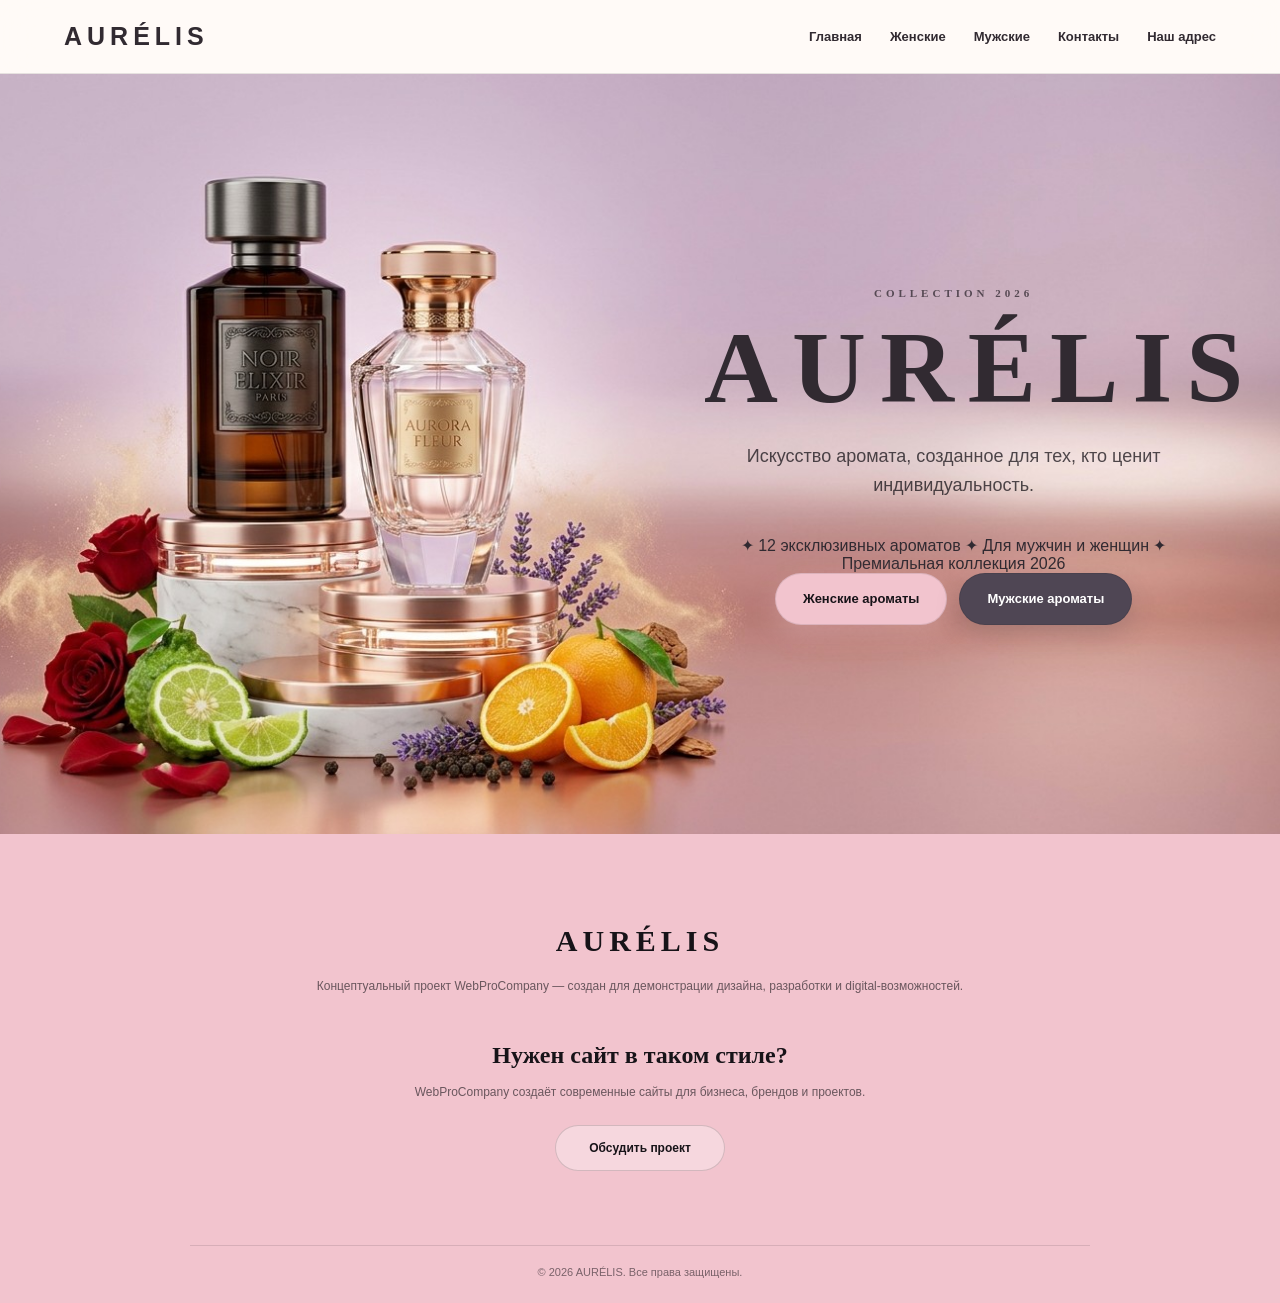
==== commit fe7dee39: "Update index.html" ====
--- a/index.html
+++ b/index.html
@@ -143,48 +143,57 @@
       </div>
 
 
-      <!-- HERO CONTENT -->
-
-      <div class="hero-content">
-
-        <span class="hero-label">
-          COLLECTION 2026
-        </span>
-
-        <h1>
-          AURÉLIS
-        </h1>
-
-        <p>
-          Премиальная коллекция ароматов
-          для мужчин и женщин
-        </p>
-
-
-        <div class="hero-actions">
-
-          <a
-            href="./women.html"
-            class="category-button women-button"
-          >
-            Женские ароматы
-          </a>
-
-          <a
-            href="./men.html"
-            class="category-button men-button"
-          >
-            Мужские ароматы
-          </a>
-
-        </div>
-
-      </div>
-
-    </section>
-
-  </main>
-
+     <!-- HERO CONTENT -->
+
+<div class="hero-content">
+
+  <span class="hero-label">
+    COLLECTION 2026
+  </span>
+
+  <h1>
+    AURÉLIS
+  </h1>
+
+  <p class="hero-description">
+    Искусство аромата,
+    созданное для тех,
+    кто ценит индивидуальность.
+  </p>
+
+  <div class="hero-features">
+
+    <span>✦ 12 эксклюзивных ароматов</span>
+
+    <span>✦ Для мужчин и женщин</span>
+
+    <span>✦ Премиальная коллекция 2026</span>
+
+  </div>
+
+  <div class="hero-actions">
+
+    <a
+      href="./women.html"
+      class="category-button women-button"
+    >
+      Женские ароматы
+    </a>
+
+    <a
+      href="./men.html"
+      class="category-button men-button"
+    >
+      Мужские ароматы
+    </a>
+
+  </div>
+
+</div>
+
+</section>
+
+</main>
 
   <!-- =========================
        FOOTER
--- a/style.css
+++ b/style.css
@@ -626,14 +626,16 @@
     scale(0.98);
 }
 
-
 /* ==================================================
    CATALOG
 ================================================== */
 
 .catalog {
   padding:
-    95px 5%;
+    110px 5%;
+
+  overflow:
+    hidden;
 }
 
 .women-section {
@@ -652,11 +654,11 @@
 ================================================== */
 
 .section-heading {
-  max-width:
-    650px;
+  width:
+    min(680px, 100%);
 
   margin:
-    0 auto 45px;
+    0 auto 52px;
 
   text-align:
     center;
@@ -667,7 +669,7 @@
     block;
 
   margin-bottom:
-    12px;
+    13px;
 
   font-size:
     10px;
@@ -684,18 +686,41 @@
 
 .section-heading h2 {
   margin-bottom:
-    14px;
+    15px;
+
+  font-family:
+    Georgia,
+    "Times New Roman",
+    serif;
 
   font-size:
-    clamp(32px, 5vw, 50px);
+    clamp(34px, 5vw, 52px);
+
+  font-weight:
+    600;
+
+  line-height:
+    1.1;
+
+  color:
+    var(--black);
 }
 
 .section-heading p {
+  max-width:
+    520px;
+
+  margin:
+    0 auto;
+
   color:
     var(--muted);
 
+  font-size:
+    15px;
+
   line-height:
-    1.6;
+    1.7;
 }
 
 
@@ -705,7 +730,7 @@
 
 .products-grid {
   width:
-    min(1400px, 100%);
+    min(1450px, 100%);
 
   margin:
     0 auto;
@@ -714,10 +739,10 @@
     grid;
 
   grid-template-columns:
-    repeat(4, 1fr);
+    repeat(4, minmax(0, 1fr));
 
   gap:
-    20px;
+    24px;
 }
 
 
@@ -729,18 +754,27 @@
   position:
     relative;
 
+  min-width:
+    0;
+
   overflow:
     hidden;
 
+  display:
+    flex;
+
+  flex-direction:
+    column;
+
   background:
-    rgba(255, 255, 255, 0.92);
+    rgba(255, 255, 255, 0.94);
 
   border:
     1px solid
     rgba(49, 42, 49, 0.08);
 
   border-radius:
-    22px;
+    24px;
 
   box-shadow:
     0 12px 35px
@@ -884,8 +918,8 @@
   background:
     linear-gradient(
       180deg,
-      transparent 65%,
-      rgba(30, 20, 30, 0.08)
+      transparent 60%,
+      rgba(30, 20, 30, 0.10)
     );
 
   opacity:
@@ -925,7 +959,7 @@
 .product-card:hover
 .product-image img {
   transform:
-    scale(1.07);
+    scale(1.06);
 }
 
 
@@ -934,8 +968,17 @@
 ================================================== */
 
 .product-info {
+  flex:
+    1;
+
+  display:
+    flex;
+
+  flex-direction:
+    column;
+
   padding:
-    20px 18px 18px;
+    21px 18px 18px;
 }
 
 .product-name {
@@ -965,7 +1008,7 @@
     62px;
 
   margin-bottom:
-    18px;
+    20px;
 
   color:
     var(--muted);
@@ -983,6 +1026,9 @@
 ================================================== */
 
 .product-bottom {
+  margin-top:
+    auto;
+
   display:
     flex;
 
@@ -1010,44 +1056,34 @@
     nowrap;
 }
 
-
 /* ==================================================
    ORDER BUTTON
 ================================================== */
 
 .order-btn {
-  position:
-    relative;
-
-  overflow:
-    hidden;
-
-  border:
-    none;
-
-  min-height:
-    40px;
-
-  padding:
-    0 17px;
-
-  border-radius:
-    30px;
-
-  background:
-    var(--black);
-
-  color:
-    var(--white);
-
-  cursor:
-    pointer;
-
-  font-size:
-    12px;
-
-  font-weight:
-    700;
+  position: relative;
+
+  overflow: hidden;
+
+  border: none;
+
+  min-height: 40px;
+
+  padding: 0 18px;
+
+  flex-shrink: 0;
+
+  border-radius: 30px;
+
+  background: var(--black);
+
+  color: var(--white);
+
+  cursor: pointer;
+
+  font-size: 12px;
+
+  font-weight: 700;
 
   transition:
     transform 0.3s ease,
@@ -1056,23 +1092,15 @@
 }
 
 .order-btn::before {
-  content:
-    "";
-
-  position:
-    absolute;
-
-  top:
-    0;
-
-  left:
-    -120%;
-
-  width:
-    80%;
-
-  height:
-    100%;
+  content: "";
+
+  position: absolute;
+
+  top: 0;
+  left: -120%;
+
+  width: 80%;
+  height: 100%;
 
   background:
     linear-gradient(
@@ -1082,24 +1110,20 @@
       transparent
     );
 
-  transform:
-    skewX(-20deg);
+  transform: skewX(-20deg);
 
   transition:
     left 0.6s ease;
 }
 
 .order-btn:hover::before {
-  left:
-    140%;
+  left: 140%;
 }
 
 .order-btn:hover {
-  background:
-    var(--rose);
-
-  transform:
-    translateY(-3px);
+  background: var(--rose);
+
+  transform: translateY(-3px);
 
   box-shadow:
     0 10px 22px
@@ -1110,6 +1134,13 @@
   transform:
     translateY(-1px)
     scale(0.97);
+}
+
+.order-btn:focus-visible {
+  outline:
+    2px solid var(--rose);
+
+  outline-offset: 3px;
 }
 
 
@@ -2185,10 +2216,12 @@
       54%;
   }
 
-  .products-grid {
-    grid-template-columns:
-      repeat(3, 1fr);
-  }
+ .products-grid {
+  grid-template-columns:
+    repeat(3, minmax(0, 1fr));
+
+  gap:
+    18px;
 }
 
 
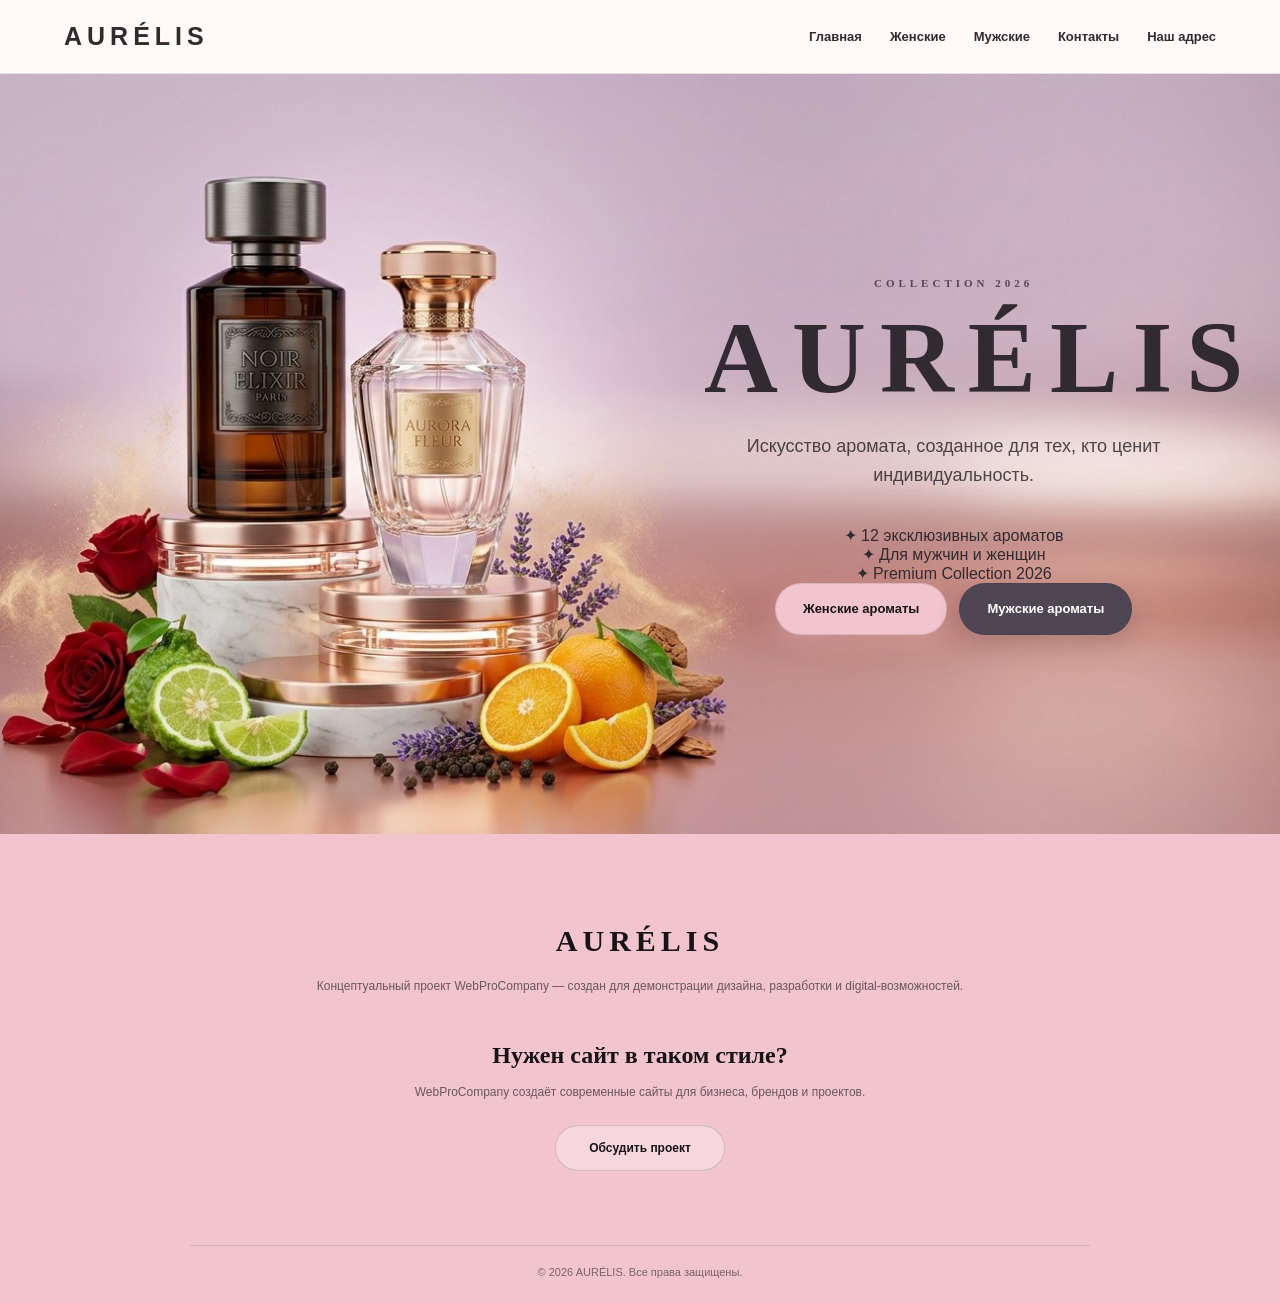
==== commit dad4bb36: "Update index.html" ====
--- a/index.html
+++ b/index.html
@@ -161,16 +161,22 @@
     кто ценит индивидуальность.
   </p>
 
-  <div class="hero-features">
-
-    <span>✦ 12 эксклюзивных ароматов</span>
-
-    <span>✦ Для мужчин и женщин</span>
-
-    <span>✦ Премиальная коллекция 2026</span>
-
+ <div class="hero-features">
+
+  <div class="feature-item">
+   ✦ 12 эксклюзивных ароматов
   </div>
 
+  <div class="feature-item">
+    ✦ Для мужчин и женщин
+  </div>
+
+  <div class="feature-item">
+    ✦ Premium Collection 2026
+  </div>
+
+</div>
+  
   <div class="hero-actions">
 
     <a
--- a/style.css
+++ b/style.css
@@ -3344,3 +3344,23 @@
       none;
   }
 }
+
+   .hero-description {
+  margin: 24px 0 18px;
+  font-size: 1.3rem;
+  line-height: 1.8;
+  max-width: 520px;
+}
+
+.hero-features {
+  display: flex;
+  flex-direction: column;
+  gap: 12px;
+  margin-bottom: 32px;
+}
+
+.hero-features span {
+  font-size: 0.95rem;
+  letter-spacing: 0.5px;
+  opacity: 0.9;
+}
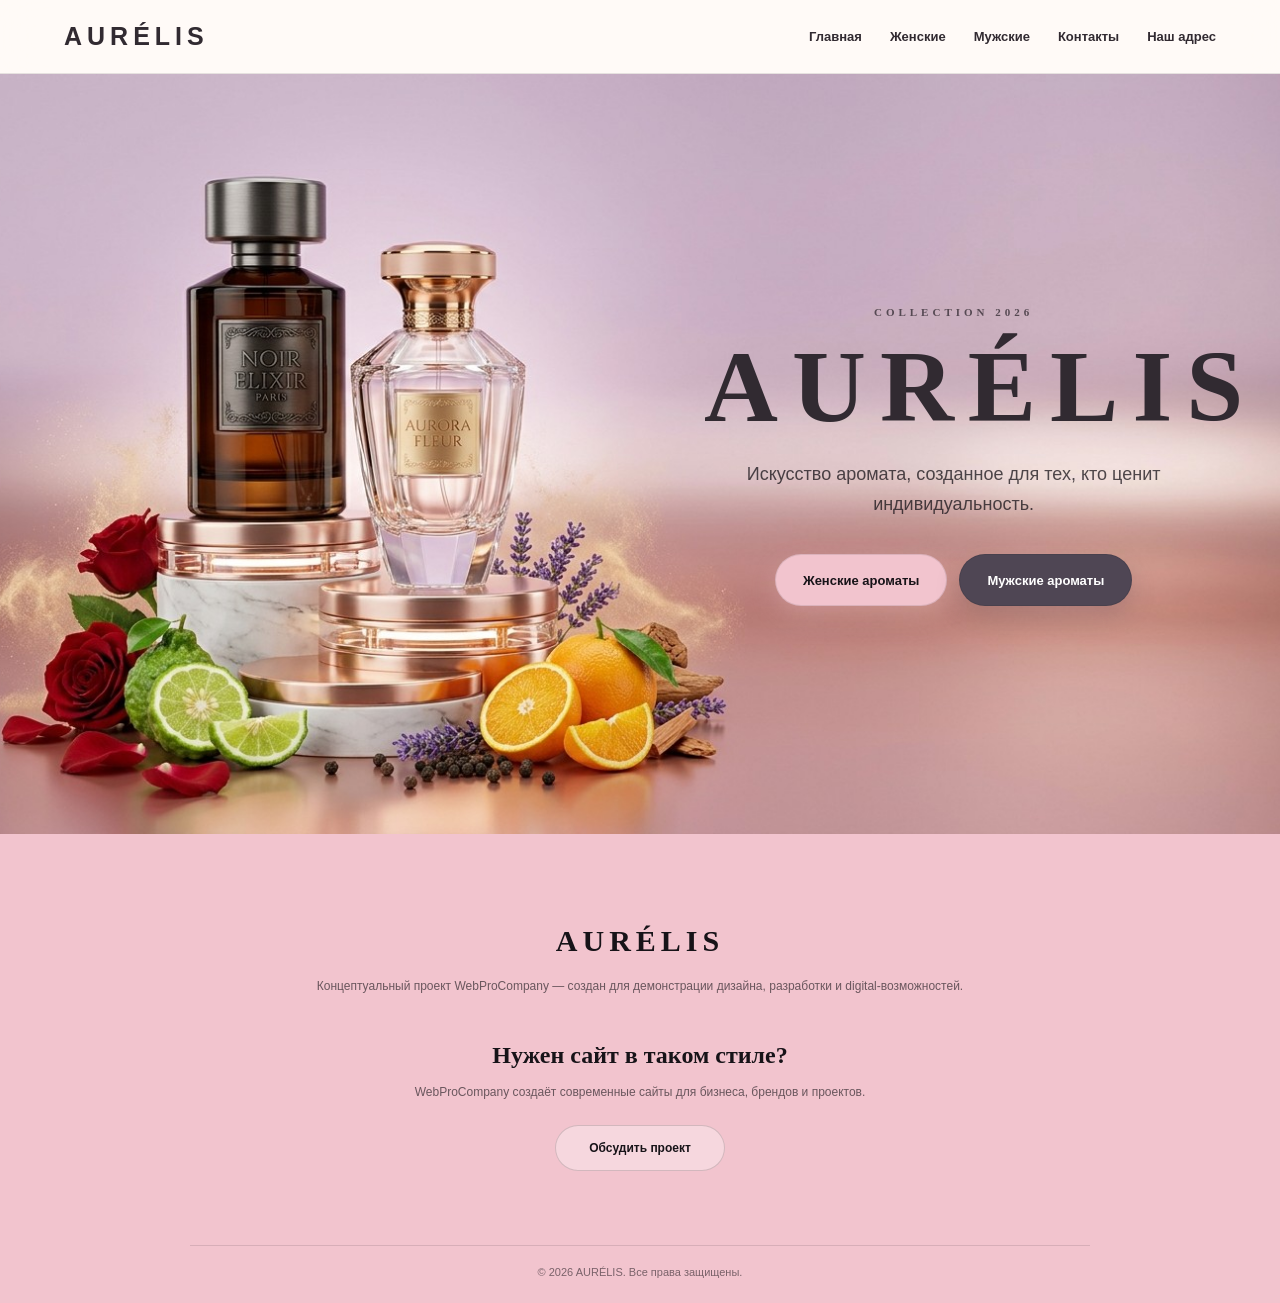
==== commit 9e7aaefe: "Update index.html" ====
--- a/index.html
+++ b/index.html
@@ -160,22 +160,6 @@
     созданное для тех,
     кто ценит индивидуальность.
   </p>
-
- <div class="hero-features">
-
-  <div class="feature-item">
-   ✦ 12 эксклюзивных ароматов
-  </div>
-
-  <div class="feature-item">
-    ✦ Для мужчин и женщин
-  </div>
-
-  <div class="feature-item">
-    ✦ Premium Collection 2026
-  </div>
-
-</div>
   
   <div class="hero-actions">
 
--- a/style.css
+++ b/style.css
@@ -2223,6 +2223,7 @@
   gap:
     18px;
 }
+   }
 
 
 /* ==================================================
@@ -3345,22 +3346,26 @@
   }
 }
 
-   .hero-description {
-  margin: 24px 0 18px;
-  font-size: 1.3rem;
-  line-height: 1.8;
-  max-width: 520px;
-}
-
 .hero-features {
   display: flex;
-  flex-direction: column;
-  gap: 12px;
-  margin-bottom: 32px;
-}
-
-.hero-features span {
-  font-size: 0.95rem;
-  letter-spacing: 0.5px;
-  opacity: 0.9;
-}
+  justify-content: center;
+  gap: 14px;
+  margin: 30px 0;
+  flex-wrap: wrap;
+}
+
+.feature-item {
+  padding: 10px 18px;
+
+  background: rgba(255,255,255,0.35);
+
+  backdrop-filter: blur(10px);
+
+  border: 1px solid rgba(255,255,255,0.4);
+
+  border-radius: 999px;
+
+  font-size: 0.9rem;
+
+  font-weight: 500;
+}
